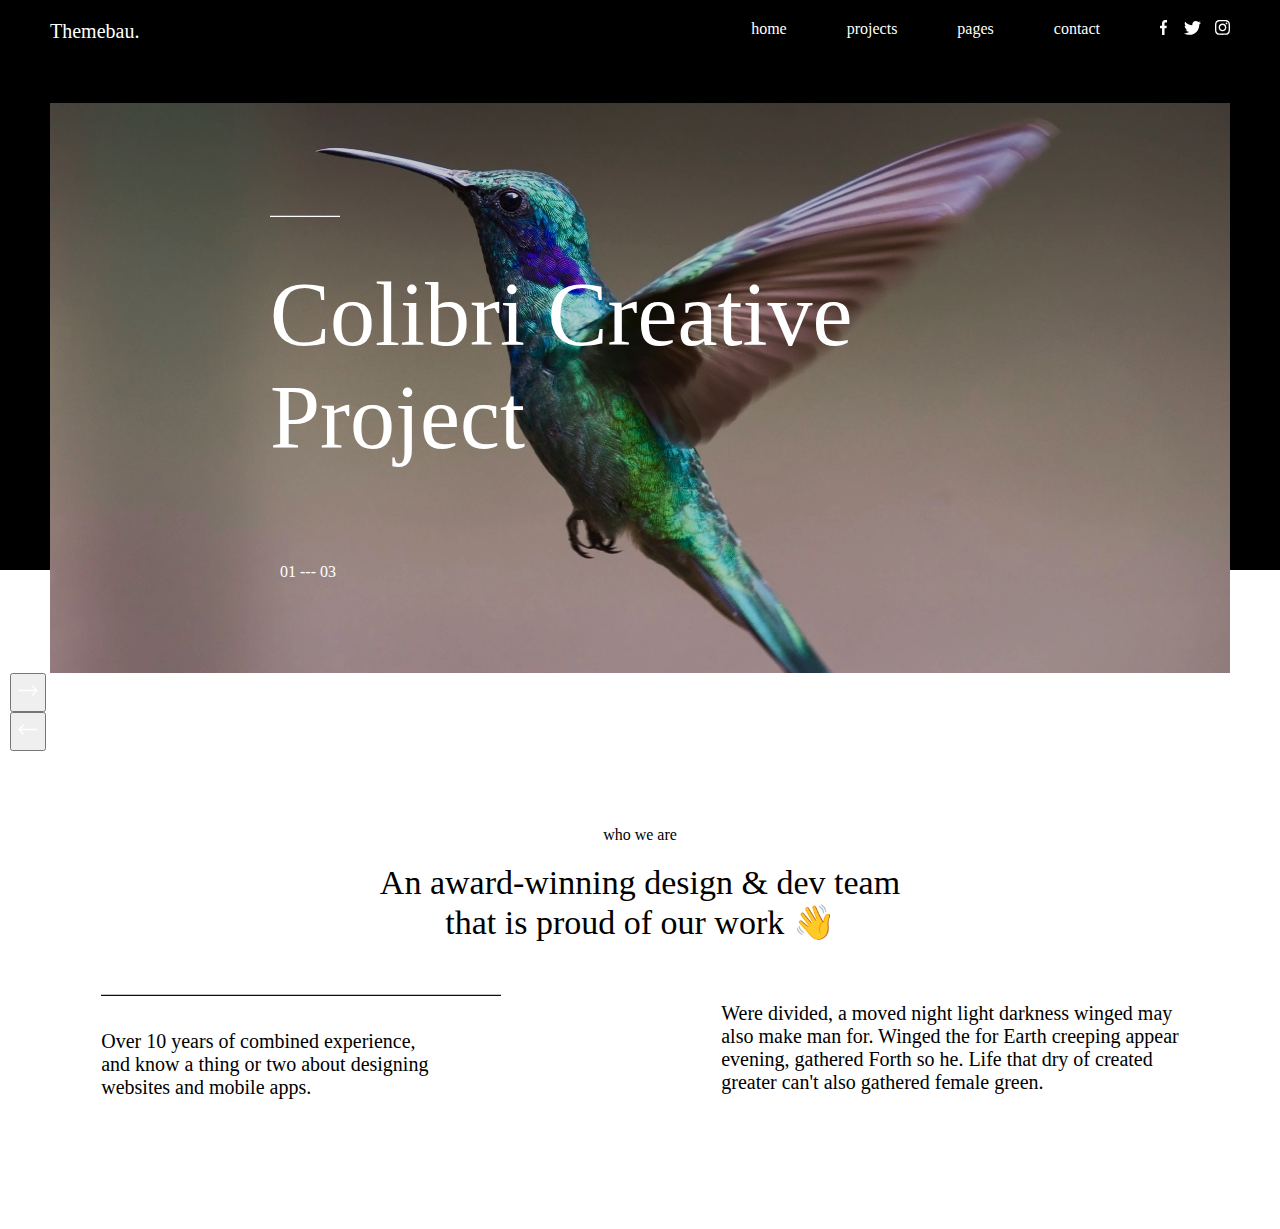
==== index.html @ 1d0891b1 "first commit" ====
<!DOCTYPE html>
<html lang="en">
<head>
    <meta charset="UTF-8">
    <meta name="viewport" 
    content="width=device-width, user-scalable=no, initial-scale=1.0, maximum-scale=1.0, minimum-scale=1.0">
    <meta http-equiv="X-UA-Compatible" content="ie=edge">
    <title>Document</title>
    <link rel="stylesheet" href="style.css">
    <link rel="stylesheet" href="https://cdn.jsdelivr.net/npm/swiper@10/swiper-bundle.min.css" />

</head>
<body>
    <header class="header">
        <div class="container">
            <div class="header__top">
                <a class="glavnaya" href="#" ><h5 class="title">Themebau.</h5></a>
                <div class="header__top-info">
                    <a class="header__top-info1" href="">home</a>
                    <a class="header__top-info1" href="progects/projects.html">projects</a>
                    <a class="header__top-info1" href="pages/page.html">pages</a>
                    <a class="header__top-info1" href="">contact</a>
                    <div class="header__top-icons">
                    <span class="header__top-icon"><svg width="70" height="15" viewBox="0 0 70 15" fill="none" xmlns="http://www.w3.org/2000/svg">
    <path d="M62.4984 3.62495C60.3691 3.62495 58.6516 5.32827 58.6516 7.43999C58.6516 9.55171 60.3691 11.255 62.4984 11.255C64.6277 11.255 66.3452 9.55171 66.3452 7.43999C66.3452 5.32827 64.6277 3.62495 62.4984 3.62495ZM62.4984 9.92026C61.1224 9.92026 59.9975 8.80796 59.9975 7.43999C59.9975 6.07202 61.119 4.95972 62.4984 4.95972C63.8777 4.95972 64.9993 6.07202 64.9993 7.43999C64.9993 8.80796 63.8744 9.92026 62.4984 9.92026ZM67.3998 3.4689C67.3998 3.96362 66.998 4.35874 66.5025 4.35874C66.0037 4.35874 65.6053 3.9603 65.6053 3.4689C65.6053 2.97749 66.007 2.57905 66.5025 2.57905C66.998 2.57905 67.3998 2.97749 67.3998 3.4689ZM69.9475 4.37202C69.8906 3.18003 69.6161 2.12417 68.7356 1.25425C67.8584 0.384326 66.7938 0.112061 65.5919 0.0522949C64.3532 -0.0174316 60.6403 -0.0174316 59.4016 0.0522949C58.203 0.10874 57.1384 0.381006 56.2578 1.25093C55.3773 2.12085 55.1062 3.17671 55.0459 4.3687C54.9756 5.59722 54.9756 9.27944 55.0459 10.508C55.1028 11.7 55.3773 12.7558 56.2578 13.6257C57.1384 14.4957 58.1996 14.7679 59.4016 14.8277C60.6403 14.8974 64.3532 14.8974 65.5919 14.8277C66.7938 14.7712 67.8584 14.499 68.7356 13.6257C69.6128 12.7558 69.8873 11.7 69.9475 10.508C70.0179 9.27944 70.0179 5.60054 69.9475 4.37202ZM68.3472 11.8261C68.0861 12.4769 67.5806 12.9783 66.921 13.2406C65.9334 13.6291 63.5898 13.5394 62.4984 13.5394C61.407 13.5394 59.0601 13.6257 58.0758 13.2406C57.4196 12.9816 56.914 12.4802 56.6496 11.8261C56.2578 10.8466 56.3482 8.52241 56.3482 7.43999C56.3482 6.35757 56.2612 4.03003 56.6496 3.05386C56.9107 2.40308 57.4162 1.90171 58.0758 1.6394C59.0634 1.25093 61.407 1.34058 62.4984 1.34058C63.5898 1.34058 65.9367 1.25425 66.921 1.6394C67.5772 1.89839 68.0827 2.39976 68.3472 3.05386C68.7389 4.03335 68.6485 6.35757 68.6485 7.43999C68.6485 8.52241 68.7389 10.85 68.3472 11.8261Z" fill="white"/>
    <path d="M39.2493 4.44097C39.2601 4.59198 39.2601 4.74302 39.2601 4.89403C39.2601 9.49997 35.7547 14.8071 29.3478 14.8071C27.374 14.8071 25.5404 14.2354 23.998 13.243C24.2785 13.2754 24.5481 13.2862 24.8393 13.2862C26.468 13.2862 27.9672 12.736 29.1645 11.7976C27.6329 11.7652 26.3494 10.7621 25.9071 9.38133C26.1229 9.41367 26.3386 9.43526 26.5651 9.43526C26.8779 9.43526 27.1907 9.39209 27.4819 9.31662C25.8856 8.99299 24.6883 7.59072 24.6883 5.8972V5.85407C25.1521 6.11295 25.6914 6.27475 26.263 6.2963C25.3247 5.67065 24.7099 4.60277 24.7099 3.39464C24.7099 2.74745 24.8824 2.15417 25.1845 1.6364C26.8994 3.75061 29.4773 5.1313 32.3679 5.28234C32.3139 5.02346 32.2816 4.75381 32.2816 4.48414C32.2816 2.56407 33.8347 1 35.7654 1C36.7685 1 37.6745 1.42068 38.3109 2.10025C39.0982 1.94924 39.8532 1.65799 40.522 1.25888C40.2631 2.06791 39.713 2.74748 38.9904 3.17892C39.6915 3.10345 40.371 2.90925 40.9966 2.6396C40.5221 3.32993 39.9288 3.94475 39.2493 4.44097Z" fill="white"/>
    <path d="M5.72197 2.49023H7V0.105469C6.77992 0.0732422 6.02159 0 5.13864 0C3.29583 0 2.03371 1.24219 2.03371 3.52441V5.625H0V8.29102H2.03371V15H4.52614V8.29102H6.47765L6.78788 5.625H4.52614V3.78809C4.52614 3.01758 4.7197 2.49023 5.72197 2.49023Z" fill="white"/>
    </svg>
    </span>
                    </div>
    
                </div>
            </div>
            <div class="header__top-spans">
    
    
            </div>
            <div class="header__main">
    
                <div class="swiper mySwiper">
                    <div class="swiper-wrapper">
                        <div class="swiper-slide">
                            <img class="header__photo" src="img/image.jpg" alt="">
                            <span class="header__main-line"><svg width="70" height="2" viewBox="0 0 70 2" fill="none" xmlns="http://www.w3.org/2000/svg">
    <line y1="1.4" x2="70" y2="1.4" stroke="white" stroke-width="1.2"/>
    </svg>
    </span>
                            <h1 class="colibri-title">Colibri Creative <br>
                                Project</h1>
                            <p class="header__main-p">01   ---   03</p>
                        </div>
                        <div class="swiper-slide">
                            <img class="header__photo" src="https://www.dmeflash.com/assets/images/portfolio/happy-moments-1920-1080.jpg" alt="">
                            <span class="header__main-line"><svg width="70" height="2" viewBox="0 0 70 2" fill="none" xmlns="http://www.w3.org/2000/svg">
    <line y1="1.4" x2="70" y2="1.4" stroke="white" stroke-width="1.2"/>
    </svg>
    </span>
                            <h1 class="colibri-title">Happy Moments <br>
                                Photoset</h1>
                            <span class="header__main-span">
                            <p class="header__main-p">02   ---   03</p>
                                </span>
                         </div>
                        <div class="swiper-slide">
                            <img class="header__photo" src="https://www.dmeflash.com/assets/images/portfolio/luxury-car-1920-1080.jpg" alt="">
                            <span class="header__main-line"><svg width="70" height="2" viewBox="0 0 70 2" fill="none" xmlns="http://www.w3.org/2000/svg">
    <line y1="1.4" x2="70" y2="1.4" stroke="white" stroke-width="1.2"/>
    </svg>
    </span>
                            <h1 class="colibri-title">Luxury Car Website</h1>
                            <p class="header__main-p">03   ---   03</p>
                        </div>
                        <div class="swiper-slide">
                            <img class="header__photo" src="img/image.jpg" alt="">
                            <span class="header__main-line"><svg width="70" height="2" viewBox="0 0 70 2" fill="none" xmlns="http://www.w3.org/2000/svg">
    <line y1="1.4" x2="70" y2="1.4" stroke="white" stroke-width="1.2"/>
    </svg>
    </span>
                            <h1 class="colibri-title">Colibri Creative <br>
                                Project</h1>
                            <p class="header__main-p">01   ---   03</p>
                        </div>
                        <div class="swiper-slide">
                            <img class="header__photo" src="https://www.dmeflash.com/assets/images/portfolio/happy-moments-1920-1080.jpg" alt="">
                            <span class="header__main-line"><svg width="70" height="2" viewBox="0 0 70 2" fill="none" xmlns="http://www.w3.org/2000/svg">
    <line y1="1.4" x2="70" y2="1.4" stroke="white" stroke-width="1.2"/>
    </svg>
    </span>
                            <h1 class="colibri-title">Happy Moments <br>
                                Photoset</h1>
                            <span class="header__main-span">
                    <svg width="90" height="90" viewBox="0 0 90 90" fill="none" xmlns="http://www.w3.org/2000/svg">
                        <circle cx="45" cy="45" r="45" fill="white"/>
                    </svg>
                </span>
                            <p class="header__main-p">02   ---   03</p>
                        </div>
                        <div class="swiper-slide">
                            <img class="header__photo" src="https://www.dmeflash.com/assets/images/portfolio/luxury-car-1920-1080.jpg" alt="">
                            <span class="header__main-line"><svg width="70" height="2" viewBox="0 0 70 2" fill="none" xmlns="http://www.w3.org/2000/svg">
    <line y1="1.4" x2="70" y2="1.4" stroke="white" stroke-width="1.2"/>
    </svg>
    </span>
                            <h1 class="colibri-title">Luxury Car Website</h1>
                            <p class="header__main-p">03   ---   03</p>
                        </div>
                        <div class="swiper-slide">
                            <img class="header__photo" src="img/image.jpg" alt="">
                            <span class="header__main-line"><svg width="70" height="2" viewBox="0 0 70 2" fill="none" xmlns="http://www.w3.org/2000/svg">
    <line y1="1.4" x2="70" y2="1.4" stroke="white" stroke-width="1.2"/>
    </svg>
    </span>
                            <h1 class="colibri-title">Colibri Creative <br>
                                Project</h1>
                            <p class="header__main-p">01   ---   03</p>
                        </div>
                        <div class="swiper-slide">
                            <img class="header__photo" src="https://www.dmeflash.com/assets/images/portfolio/happy-moments-1920-1080.jpg" alt="">
                            <span class="header__main-line"><svg width="70" height="2" viewBox="0 0 70 2" fill="none" xmlns="http://www.w3.org/2000/svg">
    <line y1="1.4" x2="70" y2="1.4" stroke="white" stroke-width="1.2"/>
    </svg>
    </span>
                            <h1 class="colibri-title">Happy Moments <br>
                                Photoset</h1>
                            <p class="header__main-p">02   ---   03</p>
                        </div>
                        <div class="swiper-slide">
                            <img class="header__photo" src="https://www.dmeflash.com/assets/images/portfolio/luxury-car-1920-1080.jpg" alt="">
                            <span class="header__main-line"><svg width="70" height="2" viewBox="0 0 70 2" fill="none" xmlns="http://www.w3.org/2000/svg">
    <line y1="1.4" x2="70" y2="1.4" stroke="white" stroke-width="1.2"/>
    </svg>
    </span>
                            <h1 class="colibri-title">Luxury Car Website</h1>
                            <p class="header__main-p">03   ---   03</p>
                        </div>
                    </div>
                    <div >
                        <button class="next__swipe">
                            <svg width="32" height="32" viewBox="0 0 32 32" fill="none" xmlns="http://www.w3.org/2000/svg">
                                <path d="M7 15.5H25M25 15.5L20.5 11M25 15.5L20.5 20" stroke="white" stroke-width="1.3" stroke-linecap="round" stroke-linejoin="round"/>
                            </svg>
                        </button>
    
    
                    </div>
                    <div>
                        <button class="prev__swipe">
                            <svg width="32" height="32" viewBox="0 0 32 32" fill="none" xmlns="http://www.w3.org/2000/svg">
                                <path d="M25 15.5H7M7 15.5L11.5 11M7 15.5L11.5 20" stroke="white" stroke-width="1.3" stroke-linecap="round" stroke-linejoin="round"/>
                            </svg>
                        </button>
                    </div>
                </div>
                </div>
    
                <p class="header__main-ps">view</p>
            </div>
        </div>
    </header>
    <main>
        <section class="info">
            <div class="container">
                <p class="info__p">who we are</p>
                <h4 class="info__h">An award-winning design & dev team <br>
                    that is proud of our work  👋</h4>
                <div class="info__div">
                    <div class="info__div-1">
                <svg class="info__svg" width="400" height="2" viewBox="0 0 400 2" fill="none" xmlns="http://www.w3.org/2000/svg">
                    <line x1="5.24537e-08" y1="1.4" x2="400" y2="1.40003" stroke="#0E0E0E" stroke-width="1.2"/>
                </svg>
                        <p>Over 10 years of combined experience, <br>
                            and know a thing or two about designing <br>
                            websites and mobile apps.</p>
    
                    </div>
                    <div class="info__div-2">
                        <p>Were divided, a moved night light darkness winged may <br>
                            also make man for. Winged the for Earth creeping appear <br>
                            evening, gathered Forth so he. Life that dry of created <br>
                            greater can't also gathered female green.</p>
                    </div>
                </div>
</body> 
</html>
---- style.css ----
*{
    margin: 0;
    padding: 0;
    box-sizing: border-box;
    list-style: none;
}
.container {
    width: 1260px;
    margin: 0 auto;
}
.header{
background: black;
    height: 570px;
}
.glavnaya{
    text-decoration: none;
}
.header__top{
    display: flex;
    justify-content: space-between;
    padding: 20px 40px;
}
.title{
    color: white;
    font-family: Inter sans-serif;
    font-size: 20px;
    font-style: normal;
    font-weight: 500;
}
.header__top-info{
    display: flex;
    column-gap: 60px;
}
.header__top-info1{
    text-decoration: none;
    color: white;

}
.header__top-spans{
    margin-top: 270px;
    justify-content: space-between;
    display: flex;
    position: absolute;

}
.header__photo{
    cursor: grab;
    width: 1220px;
    height: 570px;
    padding-left: 40px;
    margin-top: 40px;
    display: flex;

}
.header__main{
    position: relative;
}
.header__main-line{
    position: absolute;
    top: 140px;
    left: 260px;
}
.colibri-title{
    position: absolute;
    top: 200px;
    left: 260px;
    font-size: 90px;
    font-style: normal;
    font-weight: 500;
    color: white;
    font-family: Inter sans-serif;
}
.header__main-span{
    position: absolute;
    top: 390px;
    left: 940px;
}
.header__main-ps{
    position: absolute;
    top: 423px;
    left: 970px;
    color: black;
}
.header__main-p{
    position: absolute;
    top: 500px;
    left: 270px;
    color: white;
}
.info{
    padding-top: 256px;
    padding-bottom: 110px;
}
.info__p{
    text-align: center;
    padding-bottom: 20px;
}
.info__h{
    text-align: center;
    font-family: Inter sans-serif;
    font-size: 34px;
    font-style: normal;
    font-weight: 500;
}
.info__div{
    display: flex;
    padding: 40px 0 20px;
    justify-content: center;
    column-gap: 220px;
}
.info__div-1 p{
    font-size: 20px;
    font-style: normal;
    font-weight: 400;
    font-family: Inter sans-serif;
    padding-top: 30px;
}
.info__div-2 p{
    font-size: 20px;
    font-style: normal;
    font-weight: 400;
    font-family: Inter sans-serif;
    padding-top: 20px;
}
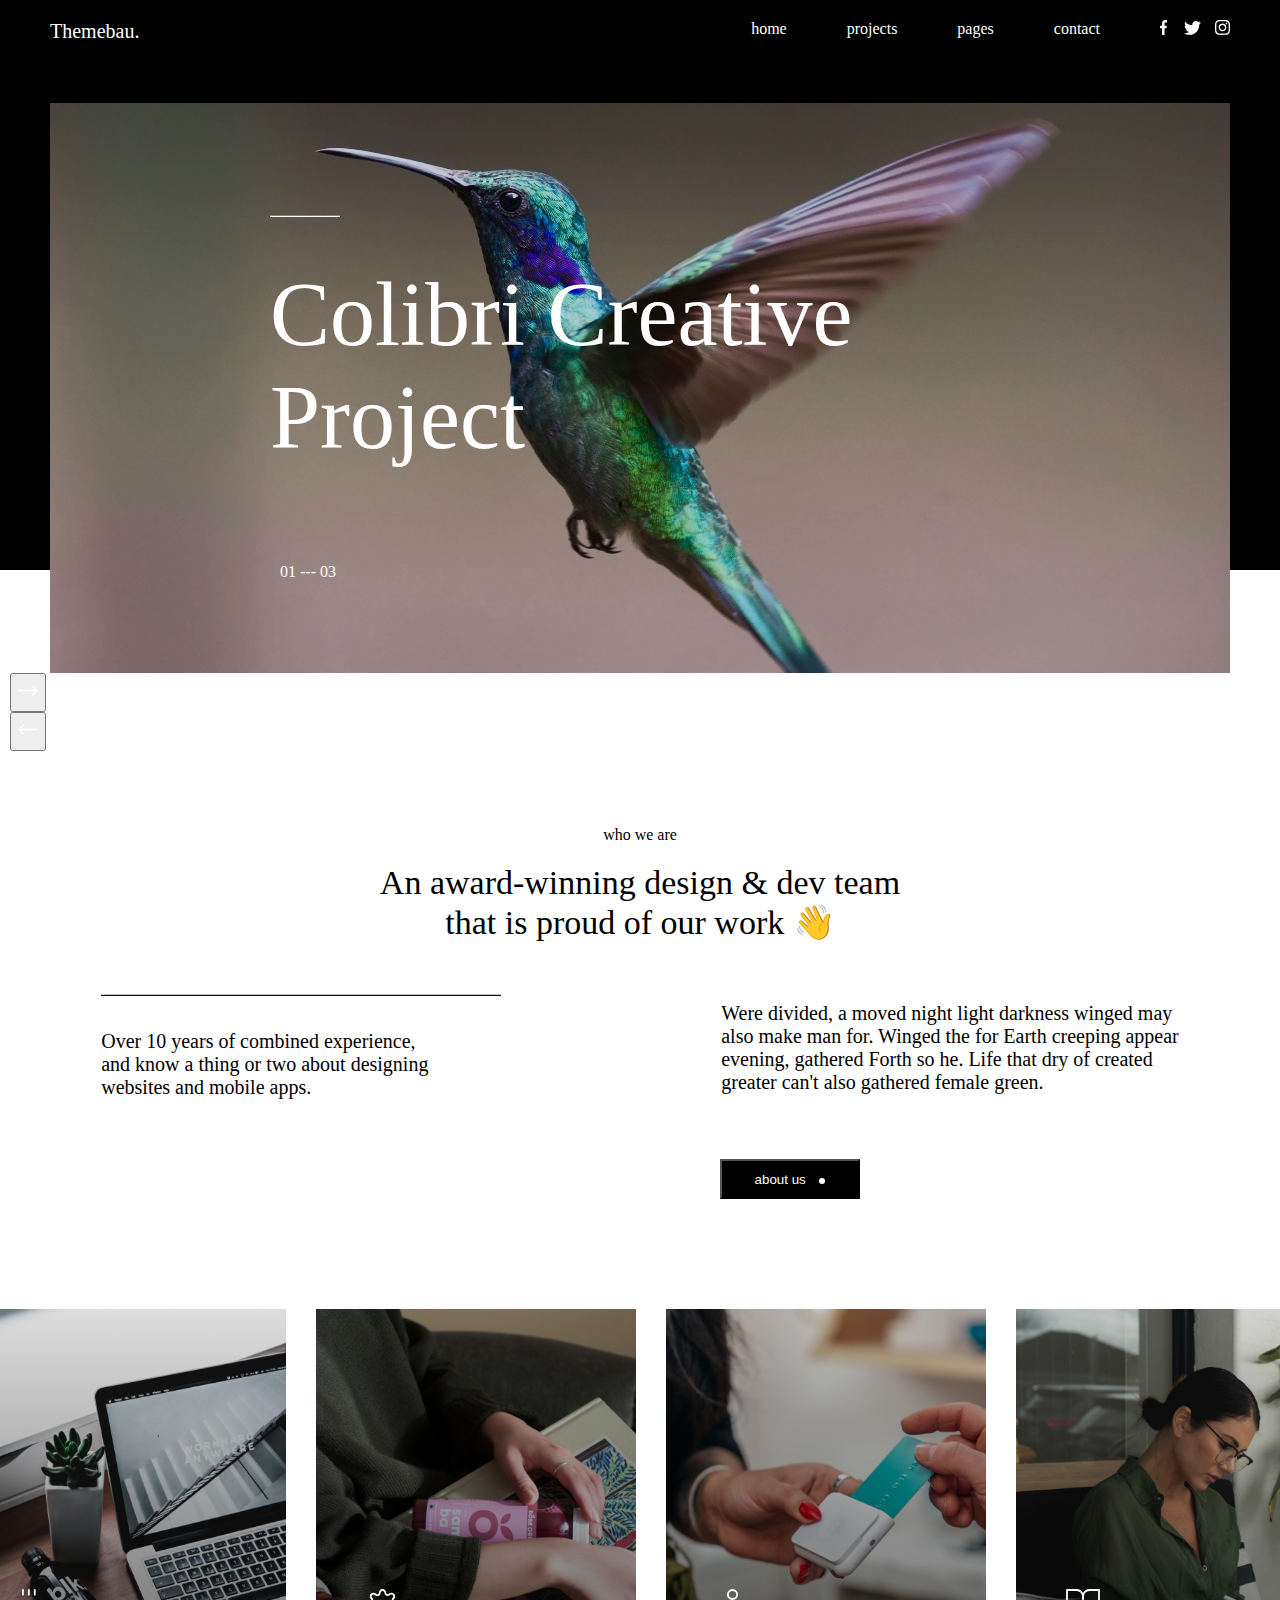
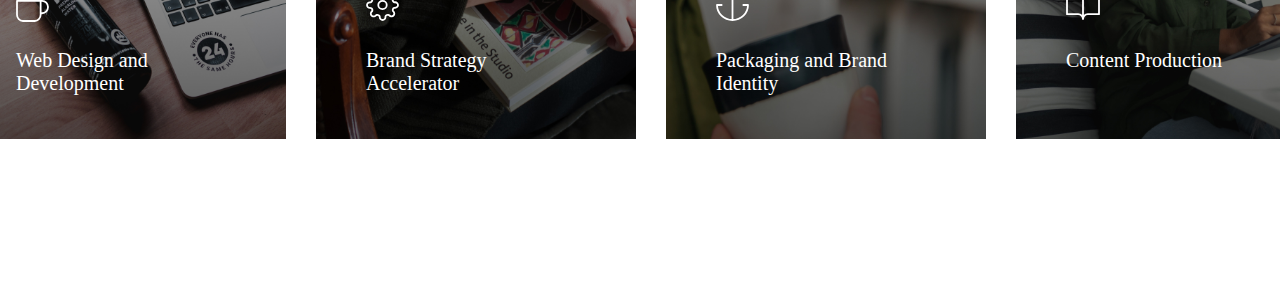
==== commit e5b74415: "add img" ====
--- a/index.html
+++ b/index.html
@@ -1,184 +1,227 @@
-<!DOCTYPE html>
+<!doctype html>
 <html lang="en">
 <head>
     <meta charset="UTF-8">
-    <meta name="viewport" 
-    content="width=device-width, user-scalable=no, initial-scale=1.0, maximum-scale=1.0, minimum-scale=1.0">
+    <meta name="viewport"
+          content="width=device-width, user-scalable=no, initial-scale=1.0, maximum-scale=1.0, minimum-scale=1.0">
     <meta http-equiv="X-UA-Compatible" content="ie=edge">
     <title>Document</title>
     <link rel="stylesheet" href="style.css">
     <link rel="stylesheet" href="https://cdn.jsdelivr.net/npm/swiper@10/swiper-bundle.min.css" />
-
 </head>
 <body>
-    <header class="header">
+<header class="header">
+    <div class="container">
+        <div class="header__top">
+            <a class="glavnaya" href="#" ><h5 class="title">Themebau.</h5></a>
+            <div class="header__top-info">
+                <a class="header__top-info1" href="">home</a>
+                <a class="header__top-info1" href="progects/projects.html">projects</a>
+                <a class="header__top-info1" href="pages/page.html">pages</a>
+                <a class="header__top-info1" href="">contact</a>
+                <div class="header__top-icons">
+                <span class="header__top-icon"><svg width="70" height="15" viewBox="0 0 70 15" fill="none" xmlns="http://www.w3.org/2000/svg">
+<path d="M62.4984 3.62495C60.3691 3.62495 58.6516 5.32827 58.6516 7.43999C58.6516 9.55171 60.3691 11.255 62.4984 11.255C64.6277 11.255 66.3452 9.55171 66.3452 7.43999C66.3452 5.32827 64.6277 3.62495 62.4984 3.62495ZM62.4984 9.92026C61.1224 9.92026 59.9975 8.80796 59.9975 7.43999C59.9975 6.07202 61.119 4.95972 62.4984 4.95972C63.8777 4.95972 64.9993 6.07202 64.9993 7.43999C64.9993 8.80796 63.8744 9.92026 62.4984 9.92026ZM67.3998 3.4689C67.3998 3.96362 66.998 4.35874 66.5025 4.35874C66.0037 4.35874 65.6053 3.9603 65.6053 3.4689C65.6053 2.97749 66.007 2.57905 66.5025 2.57905C66.998 2.57905 67.3998 2.97749 67.3998 3.4689ZM69.9475 4.37202C69.8906 3.18003 69.6161 2.12417 68.7356 1.25425C67.8584 0.384326 66.7938 0.112061 65.5919 0.0522949C64.3532 -0.0174316 60.6403 -0.0174316 59.4016 0.0522949C58.203 0.10874 57.1384 0.381006 56.2578 1.25093C55.3773 2.12085 55.1062 3.17671 55.0459 4.3687C54.9756 5.59722 54.9756 9.27944 55.0459 10.508C55.1028 11.7 55.3773 12.7558 56.2578 13.6257C57.1384 14.4957 58.1996 14.7679 59.4016 14.8277C60.6403 14.8974 64.3532 14.8974 65.5919 14.8277C66.7938 14.7712 67.8584 14.499 68.7356 13.6257C69.6128 12.7558 69.8873 11.7 69.9475 10.508C70.0179 9.27944 70.0179 5.60054 69.9475 4.37202ZM68.3472 11.8261C68.0861 12.4769 67.5806 12.9783 66.921 13.2406C65.9334 13.6291 63.5898 13.5394 62.4984 13.5394C61.407 13.5394 59.0601 13.6257 58.0758 13.2406C57.4196 12.9816 56.914 12.4802 56.6496 11.8261C56.2578 10.8466 56.3482 8.52241 56.3482 7.43999C56.3482 6.35757 56.2612 4.03003 56.6496 3.05386C56.9107 2.40308 57.4162 1.90171 58.0758 1.6394C59.0634 1.25093 61.407 1.34058 62.4984 1.34058C63.5898 1.34058 65.9367 1.25425 66.921 1.6394C67.5772 1.89839 68.0827 2.39976 68.3472 3.05386C68.7389 4.03335 68.6485 6.35757 68.6485 7.43999C68.6485 8.52241 68.7389 10.85 68.3472 11.8261Z" fill="white"/>
+<path d="M39.2493 4.44097C39.2601 4.59198 39.2601 4.74302 39.2601 4.89403C39.2601 9.49997 35.7547 14.8071 29.3478 14.8071C27.374 14.8071 25.5404 14.2354 23.998 13.243C24.2785 13.2754 24.5481 13.2862 24.8393 13.2862C26.468 13.2862 27.9672 12.736 29.1645 11.7976C27.6329 11.7652 26.3494 10.7621 25.9071 9.38133C26.1229 9.41367 26.3386 9.43526 26.5651 9.43526C26.8779 9.43526 27.1907 9.39209 27.4819 9.31662C25.8856 8.99299 24.6883 7.59072 24.6883 5.8972V5.85407C25.1521 6.11295 25.6914 6.27475 26.263 6.2963C25.3247 5.67065 24.7099 4.60277 24.7099 3.39464C24.7099 2.74745 24.8824 2.15417 25.1845 1.6364C26.8994 3.75061 29.4773 5.1313 32.3679 5.28234C32.3139 5.02346 32.2816 4.75381 32.2816 4.48414C32.2816 2.56407 33.8347 1 35.7654 1C36.7685 1 37.6745 1.42068 38.3109 2.10025C39.0982 1.94924 39.8532 1.65799 40.522 1.25888C40.2631 2.06791 39.713 2.74748 38.9904 3.17892C39.6915 3.10345 40.371 2.90925 40.9966 2.6396C40.5221 3.32993 39.9288 3.94475 39.2493 4.44097Z" fill="white"/>
+<path d="M5.72197 2.49023H7V0.105469C6.77992 0.0732422 6.02159 0 5.13864 0C3.29583 0 2.03371 1.24219 2.03371 3.52441V5.625H0V8.29102H2.03371V15H4.52614V8.29102H6.47765L6.78788 5.625H4.52614V3.78809C4.52614 3.01758 4.7197 2.49023 5.72197 2.49023Z" fill="white"/>
+</svg>
+</span>
+                </div>
+
+            </div>
+        </div>
+        <div class="header__top-spans">
+
+
+        </div>
+        <div class="header__main">
+
+            <div class="swiper mySwiper">
+                <div class="swiper-wrapper">
+                    <div class="swiper-slide">
+                        <img class="header__photo" src="img/image.jpg" alt="">
+                        <span class="header__main-line"><svg width="70" height="2" viewBox="0 0 70 2" fill="none" xmlns="http://www.w3.org/2000/svg">
+<line y1="1.4" x2="70" y2="1.4" stroke="white" stroke-width="1.2"/>
+</svg>
+</span>
+                        <h1 class="colibri-title">Colibri Creative <br>
+                            Project</h1>
+                        <p class="header__main-p">01   ---   03</p>
+                    </div>
+                    <div class="swiper-slide">
+                        <img class="header__photo" src="https://www.dmeflash.com/assets/images/portfolio/happy-moments-1920-1080.jpg" alt="">
+                        <span class="header__main-line"><svg width="70" height="2" viewBox="0 0 70 2" fill="none" xmlns="http://www.w3.org/2000/svg">
+<line y1="1.4" x2="70" y2="1.4" stroke="white" stroke-width="1.2"/>
+</svg>
+</span>
+                        <h1 class="colibri-title">Happy Moments <br>
+                            Photoset</h1>
+                        <span class="header__main-span">
+                        <p class="header__main-p">02   ---   03</p>
+                            </span>
+                     </div>
+                    <div class="swiper-slide">
+                        <img class="header__photo" src="https://www.dmeflash.com/assets/images/portfolio/luxury-car-1920-1080.jpg" alt="">
+                        <span class="header__main-line"><svg width="70" height="2" viewBox="0 0 70 2" fill="none" xmlns="http://www.w3.org/2000/svg">
+<line y1="1.4" x2="70" y2="1.4" stroke="white" stroke-width="1.2"/>
+</svg>
+</span>
+                        <h1 class="colibri-title">Luxury Car Website</h1>
+                        <p class="header__main-p">03   ---   03</p>
+                    </div>
+                    <div class="swiper-slide">
+                        <img class="header__photo" src="img/image.jpg" alt="">
+                        <span class="header__main-line"><svg width="70" height="2" viewBox="0 0 70 2" fill="none" xmlns="http://www.w3.org/2000/svg">
+<line y1="1.4" x2="70" y2="1.4" stroke="white" stroke-width="1.2"/>
+</svg>
+</span>
+                        <h1 class="colibri-title">Colibri Creative <br>
+                            Project</h1>
+                        <p class="header__main-p">01   ---   03</p>
+                    </div>
+                    <div class="swiper-slide">
+                        <img class="header__photo" src="https://www.dmeflash.com/assets/images/portfolio/happy-moments-1920-1080.jpg" alt="">
+                        <span class="header__main-line"><svg width="70" height="2" viewBox="0 0 70 2" fill="none" xmlns="http://www.w3.org/2000/svg">
+<line y1="1.4" x2="70" y2="1.4" stroke="white" stroke-width="1.2"/>
+</svg>
+</span>
+                        <h1 class="colibri-title">Happy Moments <br>
+                            Photoset</h1>
+                        <span class="header__main-span">
+                <svg width="90" height="90" viewBox="0 0 90 90" fill="none" xmlns="http://www.w3.org/2000/svg">
+                    <circle cx="45" cy="45" r="45" fill="white"/>
+                </svg>
+            </span>
+                        <p class="header__main-p">02   ---   03</p>
+                    </div>
+                    <div class="swiper-slide">
+                        <img class="header__photo" src="https://www.dmeflash.com/assets/images/portfolio/luxury-car-1920-1080.jpg" alt="">
+                        <span class="header__main-line"><svg width="70" height="2" viewBox="0 0 70 2" fill="none" xmlns="http://www.w3.org/2000/svg">
+<line y1="1.4" x2="70" y2="1.4" stroke="white" stroke-width="1.2"/>
+</svg>
+</span>
+                        <h1 class="colibri-title">Luxury Car Website</h1>
+                        <p class="header__main-p">03   ---   03</p>
+                    </div>
+                    <div class="swiper-slide">
+                        <img class="header__photo" src="img/image.jpg" alt="">
+                        <span class="header__main-line"><svg width="70" height="2" viewBox="0 0 70 2" fill="none" xmlns="http://www.w3.org/2000/svg">
+<line y1="1.4" x2="70" y2="1.4" stroke="white" stroke-width="1.2"/>
+</svg>
+</span>
+                        <h1 class="colibri-title">Colibri Creative <br>
+                            Project</h1>
+                        <p class="header__main-p">01   ---   03</p>
+                    </div>
+                    <div class="swiper-slide">
+                        <img class="header__photo" src="https://www.dmeflash.com/assets/images/portfolio/happy-moments-1920-1080.jpg" alt="">
+                        <span class="header__main-line"><svg width="70" height="2" viewBox="0 0 70 2" fill="none" xmlns="http://www.w3.org/2000/svg">
+<line y1="1.4" x2="70" y2="1.4" stroke="white" stroke-width="1.2"/>
+</svg>
+</span>
+                        <h1 class="colibri-title">Happy Moments <br>
+                            Photoset</h1>
+                        <p class="header__main-p">02   ---   03</p>
+                    </div>
+                    <div class="swiper-slide">
+                        <img class="header__photo" src="https://www.dmeflash.com/assets/images/portfolio/luxury-car-1920-1080.jpg" alt="">
+                        <span class="header__main-line"><svg width="70" height="2" viewBox="0 0 70 2" fill="none" xmlns="http://www.w3.org/2000/svg">
+<line y1="1.4" x2="70" y2="1.4" stroke="white" stroke-width="1.2"/>
+</svg>
+</span>
+                        <h1 class="colibri-title">Luxury Car Website</h1>
+                        <p class="header__main-p">03   ---   03</p>
+                    </div>
+                </div>
+                <div >
+                    <button class="next__swipe">
+                        <svg width="32" height="32" viewBox="0 0 32 32" fill="none" xmlns="http://www.w3.org/2000/svg">
+                            <path d="M7 15.5H25M25 15.5L20.5 11M25 15.5L20.5 20" stroke="white" stroke-width="1.3" stroke-linecap="round" stroke-linejoin="round"/>
+                        </svg>
+                    </button>
+
+
+                </div>
+                <div>
+                    <button class="prev__swipe">
+                        <svg width="32" height="32" viewBox="0 0 32 32" fill="none" xmlns="http://www.w3.org/2000/svg">
+                            <path d="M25 15.5H7M7 15.5L11.5 11M7 15.5L11.5 20" stroke="white" stroke-width="1.3" stroke-linecap="round" stroke-linejoin="round"/>
+                        </svg>
+                    </button>
+                </div>
+            </div>
+            </div>
+
+            <p class="header__main-ps">view</p>
+        </div>
+    </div>
+</header>
+<main>
+    <section class="info">
         <div class="container">
-            <div class="header__top">
-                <a class="glavnaya" href="#" ><h5 class="title">Themebau.</h5></a>
-                <div class="header__top-info">
-                    <a class="header__top-info1" href="">home</a>
-                    <a class="header__top-info1" href="progects/projects.html">projects</a>
-                    <a class="header__top-info1" href="pages/page.html">pages</a>
-                    <a class="header__top-info1" href="">contact</a>
-                    <div class="header__top-icons">
-                    <span class="header__top-icon"><svg width="70" height="15" viewBox="0 0 70 15" fill="none" xmlns="http://www.w3.org/2000/svg">
-    <path d="M62.4984 3.62495C60.3691 3.62495 58.6516 5.32827 58.6516 7.43999C58.6516 9.55171 60.3691 11.255 62.4984 11.255C64.6277 11.255 66.3452 9.55171 66.3452 7.43999C66.3452 5.32827 64.6277 3.62495 62.4984 3.62495ZM62.4984 9.92026C61.1224 9.92026 59.9975 8.80796 59.9975 7.43999C59.9975 6.07202 61.119 4.95972 62.4984 4.95972C63.8777 4.95972 64.9993 6.07202 64.9993 7.43999C64.9993 8.80796 63.8744 9.92026 62.4984 9.92026ZM67.3998 3.4689C67.3998 3.96362 66.998 4.35874 66.5025 4.35874C66.0037 4.35874 65.6053 3.9603 65.6053 3.4689C65.6053 2.97749 66.007 2.57905 66.5025 2.57905C66.998 2.57905 67.3998 2.97749 67.3998 3.4689ZM69.9475 4.37202C69.8906 3.18003 69.6161 2.12417 68.7356 1.25425C67.8584 0.384326 66.7938 0.112061 65.5919 0.0522949C64.3532 -0.0174316 60.6403 -0.0174316 59.4016 0.0522949C58.203 0.10874 57.1384 0.381006 56.2578 1.25093C55.3773 2.12085 55.1062 3.17671 55.0459 4.3687C54.9756 5.59722 54.9756 9.27944 55.0459 10.508C55.1028 11.7 55.3773 12.7558 56.2578 13.6257C57.1384 14.4957 58.1996 14.7679 59.4016 14.8277C60.6403 14.8974 64.3532 14.8974 65.5919 14.8277C66.7938 14.7712 67.8584 14.499 68.7356 13.6257C69.6128 12.7558 69.8873 11.7 69.9475 10.508C70.0179 9.27944 70.0179 5.60054 69.9475 4.37202ZM68.3472 11.8261C68.0861 12.4769 67.5806 12.9783 66.921 13.2406C65.9334 13.6291 63.5898 13.5394 62.4984 13.5394C61.407 13.5394 59.0601 13.6257 58.0758 13.2406C57.4196 12.9816 56.914 12.4802 56.6496 11.8261C56.2578 10.8466 56.3482 8.52241 56.3482 7.43999C56.3482 6.35757 56.2612 4.03003 56.6496 3.05386C56.9107 2.40308 57.4162 1.90171 58.0758 1.6394C59.0634 1.25093 61.407 1.34058 62.4984 1.34058C63.5898 1.34058 65.9367 1.25425 66.921 1.6394C67.5772 1.89839 68.0827 2.39976 68.3472 3.05386C68.7389 4.03335 68.6485 6.35757 68.6485 7.43999C68.6485 8.52241 68.7389 10.85 68.3472 11.8261Z" fill="white"/>
-    <path d="M39.2493 4.44097C39.2601 4.59198 39.2601 4.74302 39.2601 4.89403C39.2601 9.49997 35.7547 14.8071 29.3478 14.8071C27.374 14.8071 25.5404 14.2354 23.998 13.243C24.2785 13.2754 24.5481 13.2862 24.8393 13.2862C26.468 13.2862 27.9672 12.736 29.1645 11.7976C27.6329 11.7652 26.3494 10.7621 25.9071 9.38133C26.1229 9.41367 26.3386 9.43526 26.5651 9.43526C26.8779 9.43526 27.1907 9.39209 27.4819 9.31662C25.8856 8.99299 24.6883 7.59072 24.6883 5.8972V5.85407C25.1521 6.11295 25.6914 6.27475 26.263 6.2963C25.3247 5.67065 24.7099 4.60277 24.7099 3.39464C24.7099 2.74745 24.8824 2.15417 25.1845 1.6364C26.8994 3.75061 29.4773 5.1313 32.3679 5.28234C32.3139 5.02346 32.2816 4.75381 32.2816 4.48414C32.2816 2.56407 33.8347 1 35.7654 1C36.7685 1 37.6745 1.42068 38.3109 2.10025C39.0982 1.94924 39.8532 1.65799 40.522 1.25888C40.2631 2.06791 39.713 2.74748 38.9904 3.17892C39.6915 3.10345 40.371 2.90925 40.9966 2.6396C40.5221 3.32993 39.9288 3.94475 39.2493 4.44097Z" fill="white"/>
-    <path d="M5.72197 2.49023H7V0.105469C6.77992 0.0732422 6.02159 0 5.13864 0C3.29583 0 2.03371 1.24219 2.03371 3.52441V5.625H0V8.29102H2.03371V15H4.52614V8.29102H6.47765L6.78788 5.625H4.52614V3.78809C4.52614 3.01758 4.7197 2.49023 5.72197 2.49023Z" fill="white"/>
-    </svg>
-    </span>
-                    </div>
-    
-                </div>
-            </div>
-            <div class="header__top-spans">
-    
-    
-            </div>
-            <div class="header__main">
-    
-                <div class="swiper mySwiper">
-                    <div class="swiper-wrapper">
-                        <div class="swiper-slide">
-                            <img class="header__photo" src="img/image.jpg" alt="">
-                            <span class="header__main-line"><svg width="70" height="2" viewBox="0 0 70 2" fill="none" xmlns="http://www.w3.org/2000/svg">
-    <line y1="1.4" x2="70" y2="1.4" stroke="white" stroke-width="1.2"/>
-    </svg>
-    </span>
-                            <h1 class="colibri-title">Colibri Creative <br>
-                                Project</h1>
-                            <p class="header__main-p">01   ---   03</p>
-                        </div>
-                        <div class="swiper-slide">
-                            <img class="header__photo" src="https://www.dmeflash.com/assets/images/portfolio/happy-moments-1920-1080.jpg" alt="">
-                            <span class="header__main-line"><svg width="70" height="2" viewBox="0 0 70 2" fill="none" xmlns="http://www.w3.org/2000/svg">
-    <line y1="1.4" x2="70" y2="1.4" stroke="white" stroke-width="1.2"/>
-    </svg>
-    </span>
-                            <h1 class="colibri-title">Happy Moments <br>
-                                Photoset</h1>
-                            <span class="header__main-span">
-                            <p class="header__main-p">02   ---   03</p>
-                                </span>
-                         </div>
-                        <div class="swiper-slide">
-                            <img class="header__photo" src="https://www.dmeflash.com/assets/images/portfolio/luxury-car-1920-1080.jpg" alt="">
-                            <span class="header__main-line"><svg width="70" height="2" viewBox="0 0 70 2" fill="none" xmlns="http://www.w3.org/2000/svg">
-    <line y1="1.4" x2="70" y2="1.4" stroke="white" stroke-width="1.2"/>
-    </svg>
-    </span>
-                            <h1 class="colibri-title">Luxury Car Website</h1>
-                            <p class="header__main-p">03   ---   03</p>
-                        </div>
-                        <div class="swiper-slide">
-                            <img class="header__photo" src="img/image.jpg" alt="">
-                            <span class="header__main-line"><svg width="70" height="2" viewBox="0 0 70 2" fill="none" xmlns="http://www.w3.org/2000/svg">
-    <line y1="1.4" x2="70" y2="1.4" stroke="white" stroke-width="1.2"/>
-    </svg>
-    </span>
-                            <h1 class="colibri-title">Colibri Creative <br>
-                                Project</h1>
-                            <p class="header__main-p">01   ---   03</p>
-                        </div>
-                        <div class="swiper-slide">
-                            <img class="header__photo" src="https://www.dmeflash.com/assets/images/portfolio/happy-moments-1920-1080.jpg" alt="">
-                            <span class="header__main-line"><svg width="70" height="2" viewBox="0 0 70 2" fill="none" xmlns="http://www.w3.org/2000/svg">
-    <line y1="1.4" x2="70" y2="1.4" stroke="white" stroke-width="1.2"/>
-    </svg>
-    </span>
-                            <h1 class="colibri-title">Happy Moments <br>
-                                Photoset</h1>
-                            <span class="header__main-span">
-                    <svg width="90" height="90" viewBox="0 0 90 90" fill="none" xmlns="http://www.w3.org/2000/svg">
-                        <circle cx="45" cy="45" r="45" fill="white"/>
-                    </svg>
-                </span>
-                            <p class="header__main-p">02   ---   03</p>
-                        </div>
-                        <div class="swiper-slide">
-                            <img class="header__photo" src="https://www.dmeflash.com/assets/images/portfolio/luxury-car-1920-1080.jpg" alt="">
-                            <span class="header__main-line"><svg width="70" height="2" viewBox="0 0 70 2" fill="none" xmlns="http://www.w3.org/2000/svg">
-    <line y1="1.4" x2="70" y2="1.4" stroke="white" stroke-width="1.2"/>
-    </svg>
-    </span>
-                            <h1 class="colibri-title">Luxury Car Website</h1>
-                            <p class="header__main-p">03   ---   03</p>
-                        </div>
-                        <div class="swiper-slide">
-                            <img class="header__photo" src="img/image.jpg" alt="">
-                            <span class="header__main-line"><svg width="70" height="2" viewBox="0 0 70 2" fill="none" xmlns="http://www.w3.org/2000/svg">
-    <line y1="1.4" x2="70" y2="1.4" stroke="white" stroke-width="1.2"/>
-    </svg>
-    </span>
-                            <h1 class="colibri-title">Colibri Creative <br>
-                                Project</h1>
-                            <p class="header__main-p">01   ---   03</p>
-                        </div>
-                        <div class="swiper-slide">
-                            <img class="header__photo" src="https://www.dmeflash.com/assets/images/portfolio/happy-moments-1920-1080.jpg" alt="">
-                            <span class="header__main-line"><svg width="70" height="2" viewBox="0 0 70 2" fill="none" xmlns="http://www.w3.org/2000/svg">
-    <line y1="1.4" x2="70" y2="1.4" stroke="white" stroke-width="1.2"/>
-    </svg>
-    </span>
-                            <h1 class="colibri-title">Happy Moments <br>
-                                Photoset</h1>
-                            <p class="header__main-p">02   ---   03</p>
-                        </div>
-                        <div class="swiper-slide">
-                            <img class="header__photo" src="https://www.dmeflash.com/assets/images/portfolio/luxury-car-1920-1080.jpg" alt="">
-                            <span class="header__main-line"><svg width="70" height="2" viewBox="0 0 70 2" fill="none" xmlns="http://www.w3.org/2000/svg">
-    <line y1="1.4" x2="70" y2="1.4" stroke="white" stroke-width="1.2"/>
-    </svg>
-    </span>
-                            <h1 class="colibri-title">Luxury Car Website</h1>
-                            <p class="header__main-p">03   ---   03</p>
-                        </div>
-                    </div>
-                    <div >
-                        <button class="next__swipe">
-                            <svg width="32" height="32" viewBox="0 0 32 32" fill="none" xmlns="http://www.w3.org/2000/svg">
-                                <path d="M7 15.5H25M25 15.5L20.5 11M25 15.5L20.5 20" stroke="white" stroke-width="1.3" stroke-linecap="round" stroke-linejoin="round"/>
-                            </svg>
-                        </button>
-    
-    
-                    </div>
-                    <div>
-                        <button class="prev__swipe">
-                            <svg width="32" height="32" viewBox="0 0 32 32" fill="none" xmlns="http://www.w3.org/2000/svg">
-                                <path d="M25 15.5H7M7 15.5L11.5 11M7 15.5L11.5 20" stroke="white" stroke-width="1.3" stroke-linecap="round" stroke-linejoin="round"/>
-                            </svg>
-                        </button>
-                    </div>
-                </div>
-                </div>
-    
-                <p class="header__main-ps">view</p>
-            </div>
-        </div>
-    </header>
-    <main>
-        <section class="info">
-            <div class="container">
-                <p class="info__p">who we are</p>
-                <h4 class="info__h">An award-winning design & dev team <br>
-                    that is proud of our work  👋</h4>
-                <div class="info__div">
-                    <div class="info__div-1">
-                <svg class="info__svg" width="400" height="2" viewBox="0 0 400 2" fill="none" xmlns="http://www.w3.org/2000/svg">
-                    <line x1="5.24537e-08" y1="1.4" x2="400" y2="1.40003" stroke="#0E0E0E" stroke-width="1.2"/>
-                </svg>
-                        <p>Over 10 years of combined experience, <br>
-                            and know a thing or two about designing <br>
-                            websites and mobile apps.</p>
-    
-                    </div>
-                    <div class="info__div-2">
-                        <p>Were divided, a moved night light darkness winged may <br>
-                            also make man for. Winged the for Earth creeping appear <br>
-                            evening, gathered Forth so he. Life that dry of created <br>
-                            greater can't also gathered female green.</p>
-                    </div>
-                </div>
+            <p class="info__p">who we are</p>
+            <h4 class="info__h">An award-winning design & dev team <br>
+                that is proud of our work  👋</h4>
+            <div class="info__div">
+                <div class="info__div-1">
+            <svg class="info__svg" width="400" height="2" viewBox="0 0 400 2" fill="none" xmlns="http://www.w3.org/2000/svg">
+                <line x1="5.24537e-08" y1="1.4" x2="400" y2="1.40003" stroke="#0E0E0E" stroke-width="1.2"/>
+            </svg>
+                    <p>Over 10 years of combined experience, <br>
+                        and know a thing or two about designing <br>
+                        websites and mobile apps.</p>
+
+                </div>
+                <div class="info__div-2">
+                    <p>Were divided, a moved night light darkness winged may <br>
+                        also make man for. Winged the for Earth creeping appear <br>
+                        evening, gathered Forth so he. Life that dry of created <br>
+                        greater can't also gathered female green.</p>
+                </div>
+            </div>
+            <button class="info__btn">about us <svg class="info__svg2" width="6" height="6" viewBox="0 0 6 6" fill="none" xmlns="http://www.w3.org/2000/svg">
+<circle cx="3" cy="3" r="3" fill="white"/>
+</svg></button>
+        </div>
+    </section>
+    <section class="img-info">
+        <div class="container">
+            <div class="img-info__images">
+                <div class="img-info__image1">
+                    <img src="img/img1.jpg" alt="">
+                    <svg width="33" height="33" viewBox="0 0 33 33" fill="none" xmlns="http://www.w3.org/2000/svg">
+                        <path d="M24.619 11.85H26.0952C27.6613 11.85 29.1632 12.5032 30.2705 13.6659C31.3779 14.8287 32 16.4057 32 18.05C32 19.6943 31.3779 21.2713 30.2705 22.4341C29.1632 23.5968 27.6613 24.25 26.0952 24.25H24.619M24.619 11.85H1V25.8C1 27.4443 1.62211 29.0213 2.72946 30.1841C3.83682 31.3468 5.33872 32 6.90476 32H18.7143C20.2803 32 21.7822 31.3468 22.8896 30.1841C23.9969 29.0213 24.619 27.4443 24.619 25.8V11.85ZM6.90476 1V5.65M12.8095 1V5.65M18.7143 1V5.65" stroke="white" stroke-width="1.8" stroke-linecap="round" stroke-linejoin="round"/>
+                    </svg>
+                    <p>Web Design and <br>
+                        Development</p>
+                </div>
+                <div class="img-info__image2">
+                    <img src="img/img2.jpg" alt="">
+                    <svg width="33" height="32" viewBox="0 0 33 32" fill="none" xmlns="http://www.w3.org/2000/svg">
+                        <path d="M16.5 20.0909C18.8347 20.0909 20.7273 18.2593 20.7273 16C20.7273 13.7407 18.8347 11.9091 16.5 11.9091C14.1653 11.9091 12.2727 13.7407 12.2727 16C12.2727 18.2593 14.1653 20.0909 16.5 20.0909Z" stroke="white" stroke-width="1.8" stroke-linecap="round" stroke-linejoin="round"/>
+                        <path d="M26.9273 20.0909C26.7397 20.5022 26.6837 20.9584 26.7666 21.4008C26.8495 21.8432 27.0674 22.2513 27.3923 22.5727L27.4768 22.6545C27.7388 22.9078 27.9467 23.2086 28.0885 23.5397C28.2304 23.8708 28.3034 24.2257 28.3034 24.5841C28.3034 24.9425 28.2304 25.2974 28.0885 25.6285C27.9467 25.9596 27.7388 26.2603 27.4768 26.5136C27.2151 26.7672 26.9043 26.9684 26.5621 27.1056C26.22 27.2429 25.8533 27.3135 25.483 27.3135C25.1126 27.3135 24.7459 27.2429 24.4038 27.1056C24.0616 26.9684 23.7508 26.7672 23.4891 26.5136L23.4045 26.4318C23.0725 26.1174 22.6507 25.9066 22.1936 25.8264C21.7365 25.7462 21.265 25.8003 20.84 25.9818C20.4232 26.1547 20.0678 26.4417 19.8174 26.8075C19.5671 27.1734 19.4327 27.6021 19.4309 28.0409V28.2727C19.4309 28.996 19.134 29.6897 18.6055 30.2012C18.077 30.7127 17.3602 31 16.6127 31C15.8653 31 15.1485 30.7127 14.62 30.2012C14.0915 29.6897 13.7945 28.996 13.7945 28.2727V28.15C13.7836 27.6986 13.6327 27.2609 13.3613 26.8937C13.0899 26.5265 12.7106 26.2468 12.2727 26.0909C11.8477 25.9094 11.3763 25.8552 10.9192 25.9354C10.4621 26.0157 10.0403 26.2265 9.70818 26.5409L9.62364 26.6227C9.3619 26.8763 9.05109 27.0775 8.70897 27.2147C8.36685 27.352 8.00013 27.4226 7.62977 27.4226C7.25942 27.4226 6.8927 27.352 6.55058 27.2147C6.20846 27.0775 5.89764 26.8763 5.63591 26.6227C5.37388 26.3694 5.16602 26.0687 5.0242 25.7376C4.88237 25.4065 4.80937 25.0516 4.80937 24.6932C4.80937 24.3348 4.88237 23.9799 5.0242 23.6488C5.16602 23.3177 5.37388 23.0169 5.63591 22.7636L5.72045 22.6818C6.0453 22.3604 6.26322 21.9523 6.3461 21.5099C6.42898 21.0675 6.37303 20.6113 6.18545 20.2C6.00683 19.7967 5.71025 19.4527 5.3322 19.2104C4.95416 18.9681 4.51115 18.8381 4.05773 18.8364H3.81818C3.07075 18.8364 2.35394 18.549 1.82543 18.0376C1.29691 17.5261 1 16.8324 1 16.1091C1 15.3858 1.29691 14.6921 1.82543 14.1806C2.35394 13.6692 3.07075 13.3818 3.81818 13.3818H3.945C4.4114 13.3713 4.86373 13.2252 5.24319 12.9625C5.62265 12.6999 5.91169 12.3328 6.07273 11.9091C6.2603 11.4978 6.31625 11.0416 6.23337 10.5992C6.15049 10.1568 5.93257 9.74865 5.60773 9.42727L5.52318 9.34545C5.26116 9.09216 5.05329 8.79138 4.91147 8.46029C4.76964 8.12921 4.69665 7.77431 4.69665 7.41591C4.69665 7.0575 4.76964 6.70261 4.91147 6.37153C5.05329 6.04044 5.26116 5.73965 5.52318 5.48636C5.78491 5.23279 6.09573 5.03163 6.43785 4.89438C6.77997 4.75713 7.14669 4.68649 7.51705 4.68649C7.8874 4.68649 8.25412 4.75713 8.59624 4.89438C8.93836 5.03163 9.24918 5.23279 9.51091 5.48636L9.59545 5.56818C9.92755 5.88255 10.3493 6.09343 10.8064 6.17364C11.2635 6.25385 11.735 6.1997 12.16 6.01818H12.2727C12.6895 5.84532 13.0449 5.5583 13.2953 5.19245C13.5457 4.8266 13.68 4.39789 13.6818 3.95909V3.72727C13.6818 3.00396 13.9787 2.31026 14.5072 1.7988C15.0358 1.28734 15.7526 1 16.5 1C17.2474 1 17.9642 1.28734 18.4928 1.7988C19.0213 2.31026 19.3182 3.00396 19.3182 3.72727V3.85C19.32 4.2888 19.4543 4.71751 19.7047 5.08336C19.9551 5.44921 20.3105 5.73623 20.7273 5.90909C21.1523 6.09061 21.6237 6.14476 22.0808 6.06455C22.5379 5.98434 22.9597 5.77346 23.2918 5.45909L23.3764 5.37727C23.6381 5.1237 23.9489 4.92254 24.291 4.78529C24.6332 4.64804 24.9999 4.5774 25.3702 4.5774C25.7406 4.5774 26.1073 4.64804 26.4494 4.78529C26.7915 4.92254 27.1024 5.1237 27.3641 5.37727C27.6261 5.63056 27.834 5.93135 27.9758 6.26244C28.1176 6.59352 28.1906 6.94841 28.1906 7.30682C28.1906 7.66522 28.1176 8.02012 27.9758 8.3512C27.834 8.68229 27.6261 8.98307 27.3641 9.23636L27.2795 9.31818C26.9547 9.63956 26.7368 10.0477 26.6539 10.4901C26.571 10.9325 26.627 11.3887 26.8145 11.8V11.9091C26.9932 12.3124 27.2898 12.6564 27.6678 12.8987C28.0458 13.141 28.4888 13.271 28.9423 13.2727H29.1818C29.9292 13.2727 30.6461 13.5601 31.1746 14.0715C31.7031 14.583 32 15.2767 32 16C32 16.7233 31.7031 17.417 31.1746 17.9285C30.6461 18.4399 29.9292 18.7273 29.1818 18.7273H29.055C28.6016 18.729 28.1586 18.859 27.7805 19.1013C27.4025 19.3436 27.1059 19.6876 26.9273 20.0909Z" stroke="white" stroke-width="1.8" stroke-linecap="round" stroke-linejoin="round"/>
+                    </svg>
+                    <p>Brand Strategy <br>
+                        Accelerator</p>
+                </div>
+                <div class="img-info__image3">
+                    <img src="img/img3.jpg" alt="">
+                    <svg width="33" height="32" viewBox="0 0 33 32" fill="none" xmlns="http://www.w3.org/2000/svg">
+                        <path d="M16.5 10C19.0681 10 21.15 7.98528 21.15 5.5C21.15 3.01472 19.0681 1 16.5 1C13.9319 1 11.85 3.01472 11.85 5.5C11.85 7.98528 13.9319 10 16.5 10ZM16.5 10V31M16.5 31C12.3891 31 8.44666 29.4196 5.53984 26.6066C2.63303 23.7936 1 19.9782 1 16H5.65M16.5 31C20.6109 31 24.5533 29.4196 27.4602 26.6066C30.367 23.7936 32 19.9782 32 16H27.35" stroke="white" stroke-width="1.8" stroke-linecap="round" stroke-linejoin="round"/>
+                    </svg>
+                    <p>Packaging and Brand <br>
+                        Identity</p>
+                </div>
+                <div class="img-info__image4">
+                    <img src="img/img4.jpg" alt="">
+                    <svg width="34" height="31" viewBox="0 0 34 31" fill="none" xmlns="http://www.w3.org/2000/svg">
+                        <path d="M17 7.44444C17 5.73527 16.3257 4.0961 15.1255 2.88753C13.9253 1.67897 12.2974 1 10.6 1H1V25.1667H12.2C13.473 25.1667 14.6939 25.6759 15.5941 26.5823C16.4943 27.4887 17 28.7181 17 30M17 7.44444V30M17 7.44444C17 5.73527 17.6743 4.0961 18.8745 2.88753C20.0747 1.67897 21.7026 1 23.4 1H33V25.1667H21.8C20.527 25.1667 19.3061 25.6759 18.4059 26.5823C17.5057 27.4887 17 28.7181 17 30" stroke="white" stroke-width="1.8" stroke-linecap="round" stroke-linejoin="round"/>
+                    </svg>
+                    <p>Content Production</p>
+                </div>
+
+            </div>
+        </div>
+    </section>
 </body> 
 </html>--- a/style.css
+++ b/style.css
@@ -121,4 +121,91 @@
     font-weight: 400;
     font-family: Inter sans-serif;
     padding-top: 20px;
+}
+.info__btn{
+    width: 140px;
+    height: 40px;
+    background: black;
+    color: white;
+    margin-left: 710px;
+    margin-top: 40px;
+}
+.info__svg2{
+ margin-left: 10px;
+}
+.img-info{
+    display: flex;
+    position: relative;
+    justify-content: space-between;
+    padding-bottom: 160px;
+}
+.img-info img{
+    width: 320px;
+    height: 430px;
+    position: relative;
+}
+.img-info p{
+    position: absolute;
+    font-family: Inter sans-serif;
+    font-size: 20px;
+    font-style: normal;
+    font-weight: 500;
+    color: white;
+}
+.img-info svg{
+    position: absolute;
+}
+.img-info__images{
+    margin-left: -44px;
+    display: flex;
+    column-gap: 30px;
+    justify-content: space-between;
+}
+.img-info__image1{
+    display: flex;
+    position: relative;
+}
+.img-info__image2{
+    display: flex;
+    position: relative;
+}
+.img-info__image3{
+    display: flex;
+    position: relative;
+}
+.img-info__image4{
+    display: flex;
+    position: relative;
+}
+.img-info__image1 p{
+    top: 340px;
+    left: 50px;
+}
+.img-info__image2 p{
+    top: 340px;
+    left: 50px;
+}
+.img-info__image3 p{
+    top: 340px;
+    left: 50px;
+}
+.img-info__image4 p{
+    top: 340px;
+    left: 50px;
+}
+.img-info__image1 svg{
+    top: 280px;
+    left: 50px;
+}
+.img-info__image2 svg{
+    top: 280px;
+    left: 50px;
+}
+.img-info__image3 svg{
+    top: 280px;
+    left: 50px;
+}
+.img-info__image4 svg{
+    top: 280px;
+    left: 50px;
 }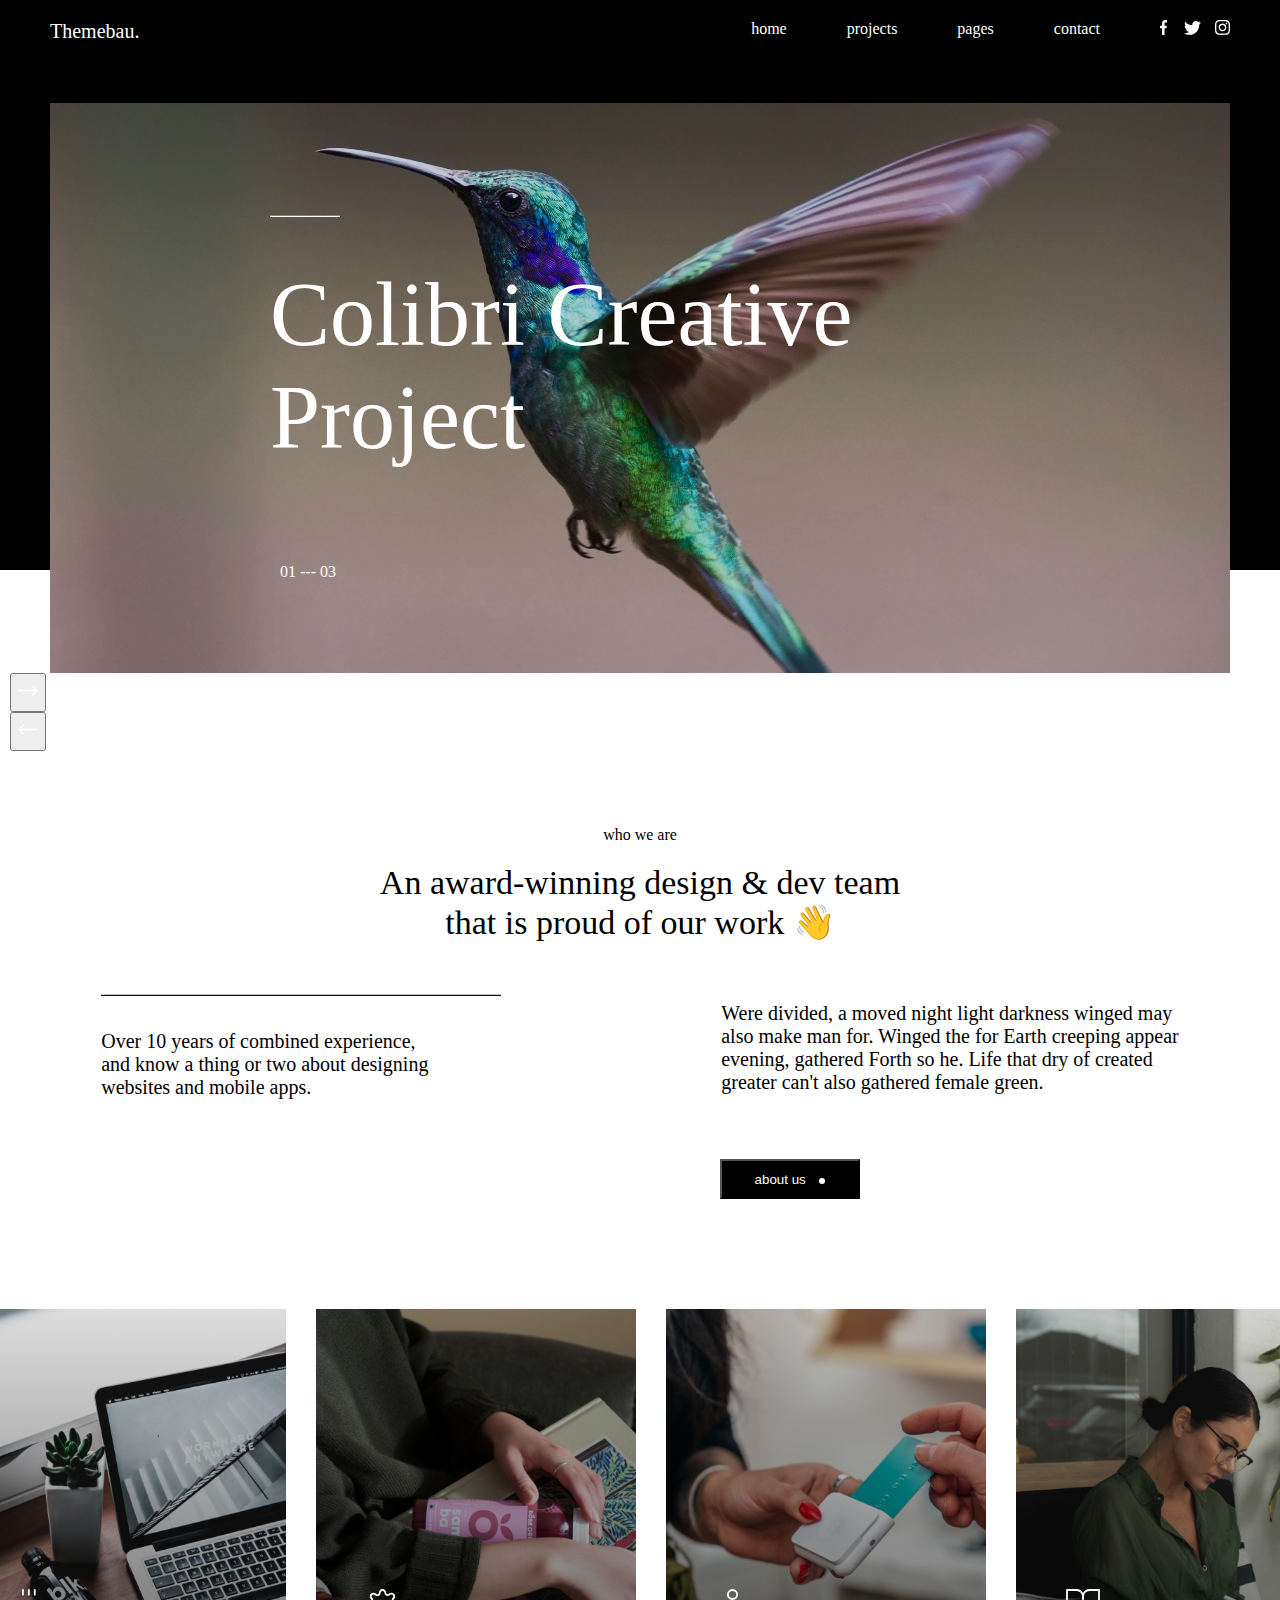
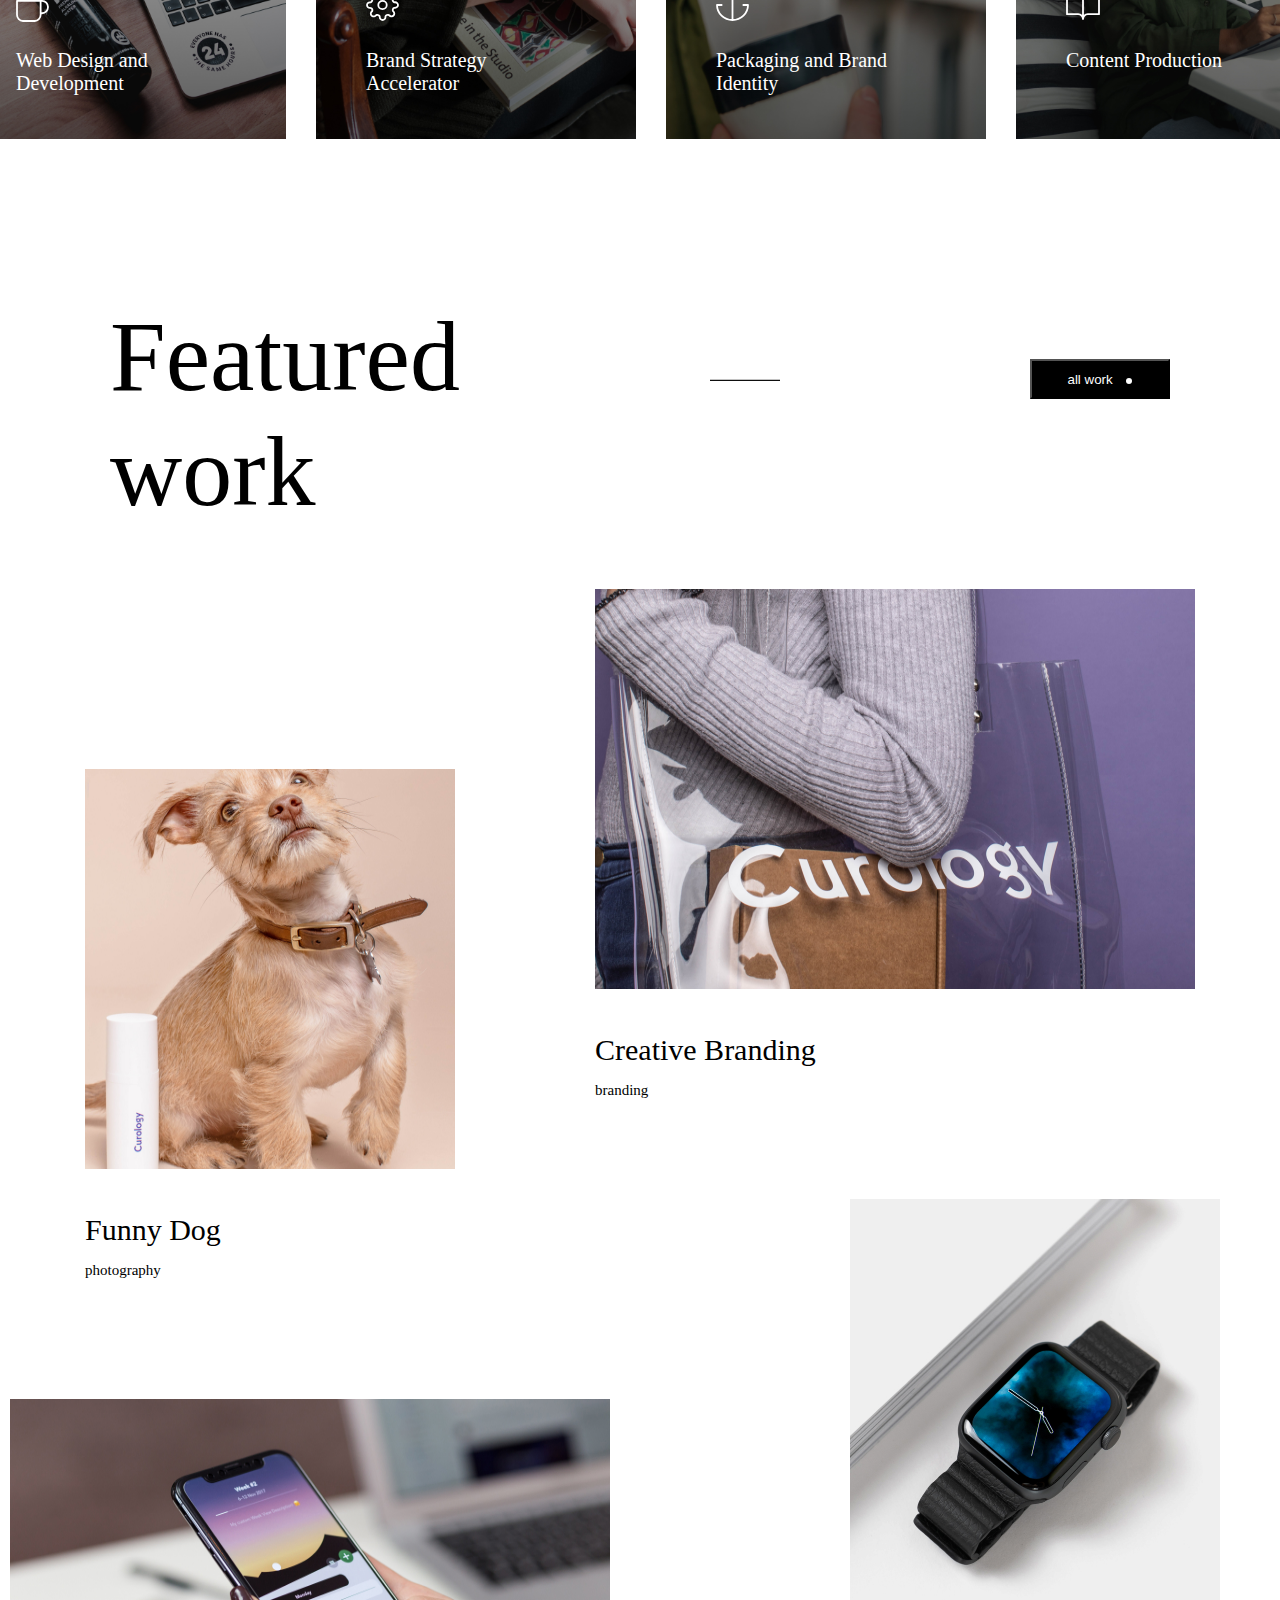
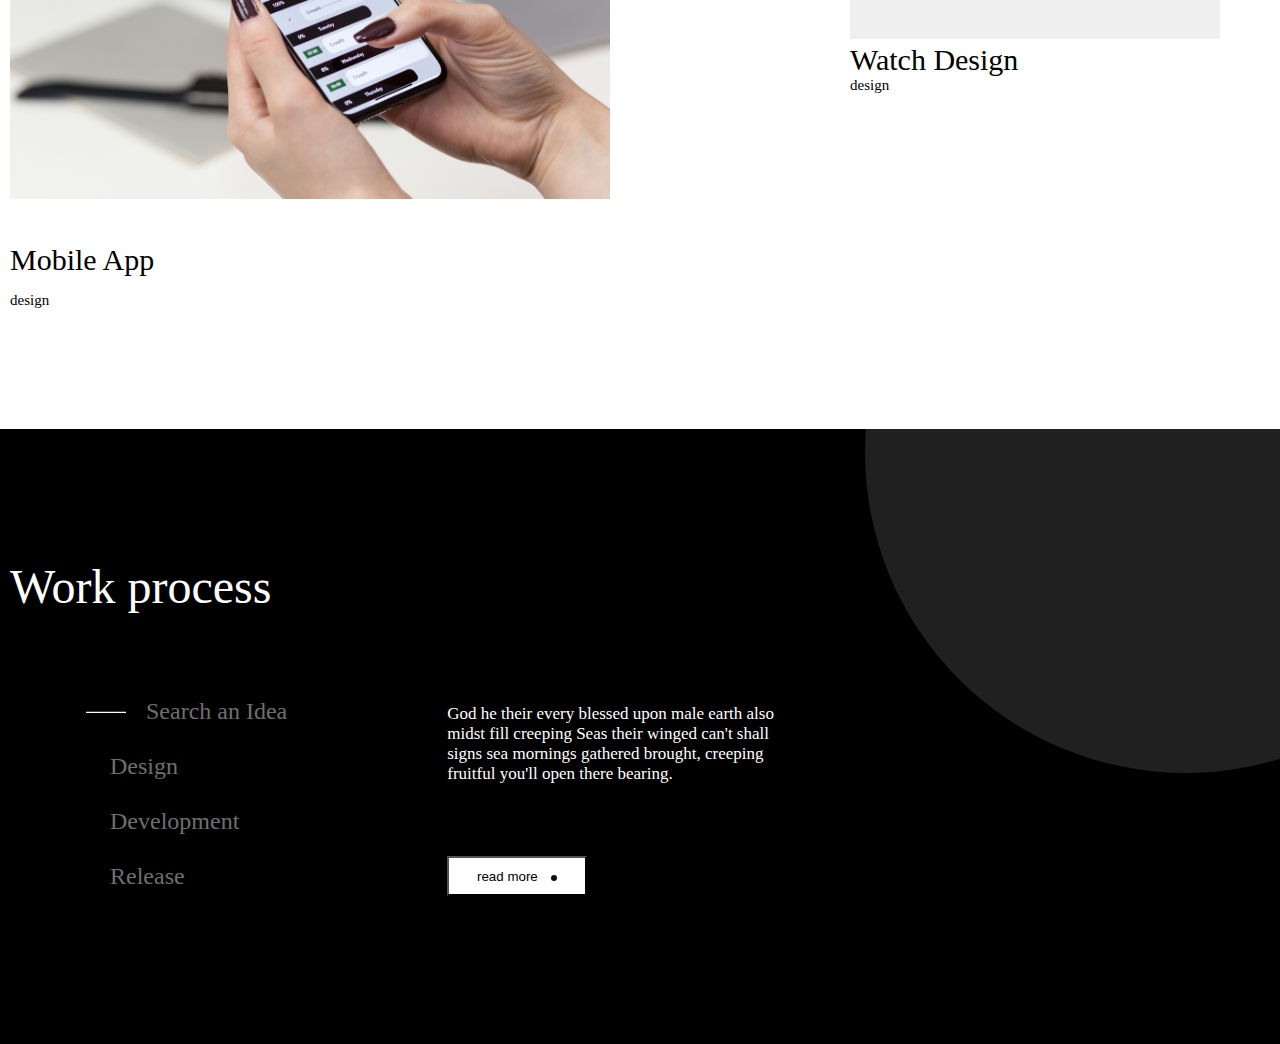
==== commit 25ab36f0: "batiy" ====
--- a/index.html
+++ b/index.html
@@ -223,5 +223,85 @@
             </div>
         </div>
     </section>
+    <section class="featured">
+        <div class="container">
+            <div class="featured__top">
+            <h1 class="featured__title">Featured <br>
+                work</h1>
+                <svg class="featured__svg" width="70" height="2" viewBox="0 0 70 2" fill="none" xmlns="http://www.w3.org/2000/svg">
+                    <line y1="1.4" x2="70" y2="1.4" stroke="#0E0E0E" stroke-width="1.2"/>
+                </svg>
+                <button class="featured__btn">all work <svg width="6" height="6" viewBox="0 0 6 6" fill="none" xmlns="http://www.w3.org/2000/svg">
+                    <circle cx="3" cy="3" r="3" fill="white"/>
+                </svg>
+                </button>
+            </div>
+            <div class="featured__main">
+                <div class="featured__main-left">
+                    <img src="img/img5.jpg" alt="">
+                    <h5>Funny Dog</h5>
+                    <p>photography</p>
+                </div>
+                <div class="featured__main-right">
+                    <img src="img/img6.jpg" alt="">
+                    <h5>Creative Branding</h5>
+                    <p>branding</p>
+                </div>
+            </div>
+            <div class="featured__footer">
+                <div class="featured__start">
+                <img src="img/img7.jpg" alt="">
+                <h5>Mobile App</h5>
+                <p>design</p>
+                </div>
+                <div class="featured__end">
+                    <img src="img/img8.jpg" alt="">
+                    <h5>Watch Design</h5>
+                    <p>design</p>
+                </div>
+            </div>
+
+        </div>
+    </section>
+    <section class="work__process">
+        <div class="container">
+            <h2 class="work__title">Work process</h2>
+            <div class="work__box">
+                <div class="work__nav">
+                    <h5 class="nav1"><svg width="40" height="2" viewBox="0 0 40 2" fill="none" xmlns="http://www.w3.org/2000/svg">
+                        <line y1="1.4" x2="40" y2="1.4" stroke="white" stroke-width="1.2"/>
+                    </svg>
+                        Search an Idea</h5>
+                    <h5 class="nav2">Design</h5>
+                    <h5 class="nav3">Development</h5>
+                    <h5 class="nav4">Release</h5>
+                </div>
+                <div class="work__info">
+                    <p>God he their every blessed upon male earth also <br>
+                        midst fill creeping Seas their winged can't shall <br>
+                        signs sea mornings gathered brought, creeping <br>
+                        fruitful you'll open there bearing.</p>
+                    <button>read more <svg width="6" height="6" viewBox="0 0 6 6" fill="none" xmlns="http://www.w3.org/2000/svg">
+                        <circle cx="3" cy="3" r="3" fill="#0E0E0E"/>
+                    </svg>
+                    </button>
+                </div>
+                <div class="work__icons">
+                    <svg class="work__krug" width="415" height="344" viewBox="0 0 415 344" fill="none" xmlns="http://www.w3.org/2000/svg">
+                        <circle cx="320.5" cy="23.5" r="320.5" fill="#202020"/>
+                    </svg>
+                    <svg class="work__krugy" width="212" height="212" viewBox="0 0 212 212" fill="none" xmlns="http://www.w3.org/2000/svg" xmlns:xlink="http://www.w3.org/1999/xlink">
+                        <rect width="212" height="212" fill="url(#pattern0)"/>
+                        <defs>
+                            <pattern id="pattern0" patternContentUnits="objectBoundingBox" width="1" height="1">
+                                <use xlink:href="#image0_1_1958" transform="scale(0.00471698)"/>
+                            </pattern>
+                        </defs>
+                    </svg>
+
+                </div>
+            </div>
+        </div>
+    </section>
 </body> 
 </html>--- a/style.css
+++ b/style.css
@@ -208,4 +208,156 @@
 .img-info__image4 svg{
     top: 280px;
     left: 50px;
+}
+.featured__top{
+    display: flex;
+    justify-content: center;
+    column-gap: 250px;
+    padding-bottom: 60px;
+}
+.featured__title{
+    font-size: 100px;
+    font-style: normal;
+    font-weight: 500;
+}
+.featured__svg{
+    margin-top: 80px;
+}
+.featured__btn{
+    width: 140px;
+    height: 40px;
+    margin-top: 60px;
+    background: black;
+    color: white;
+}
+.featured__btn svg{
+    margin-left: 10px;
+}
+.featured{
+    position: relative;
+}
+.featured p{
+    font-size: 15px;
+    font-style: normal;
+    font-weight: 500;
+}
+.featured h5{
+    font-size: 30px;
+    font-style: normal;
+    font-weight: 500;
+}
+.featured__main{
+    display: flex;
+    justify-content: center;
+    column-gap: 140px;
+}
+.featured__main-left img{
+    padding-bottom: 40px;
+    width: 370px;
+    height: 440px;
+}
+.featured__main-right img{
+    padding-bottom: 40px;
+    width: 600px;
+    height: 440px;
+}
+.featured__start img{
+    padding-bottom: 40px;
+    width: 600px;
+    height: 440px;
+}
+.featured__end img{
+    width: 370px;
+    height: 440px;
+}
+.featured__main-left{
+    padding-top: 180px;
+}
+.featured__main-left p{
+    padding-bottom: 120px;
+    padding-top: 15px;
+}
+.featured__main-right p{
+    padding-bottom: 120px;
+    padding-top: 15px;
+}
+.featured__start p{
+    padding-bottom: 120px;
+    padding-top: 15px;
+}
+.featured__footer{
+    display: flex;
+}
+.featured__end{
+    position: relative;
+    left: 240px;
+    top: -200px;
+}
+.work__process{
+    position: relative;
+    background: black;
+    padding-bottom: 140px;
+}
+.work__title{
+    font-size: 48px;
+    font-style: normal;
+    font-weight: 500;
+    color: white;
+    padding: 130px 0 70px;
+}
+.work__box{
+    padding-left: 100px;
+    display: flex;
+    column-gap: 160px;
+}
+.work__nav h5{
+    padding: 14px 0;
+    display: flex;
+    align-items: center;
+    font-size: 24px;
+    font-style: normal;
+    font-weight: 500;
+    color: #6F6F6F;
+}
+.nav1{
+    color: white;
+    font-size: 24px;
+    font-style: normal;
+    font-weight: 500;
+    display: flex;
+    column-gap: 20px;
+}
+.work__info p{
+    padding-top: 20px;
+    font-size: 17px;
+    font-style: normal;
+    font-weight: 400;
+    color: white;
+}
+.work__info button{
+    margin-top: 72px;
+    background: white;
+    color: black;
+    width: 140px;
+    height: 40px;
+}
+.work__info svg{
+    color: white;
+    margin-left: 10px;
+}
+.work__nav svg{
+    margin-left: -24px;
+}
+.work__krug{
+    position: absolute;
+    top: 0;
+    right: 0;
+}
+.work__krugy{
+    position: absolute;
+    top: 220px;
+    right: 240px;
+}
+.life__information{
+    padding: 160px 0 140px;
 }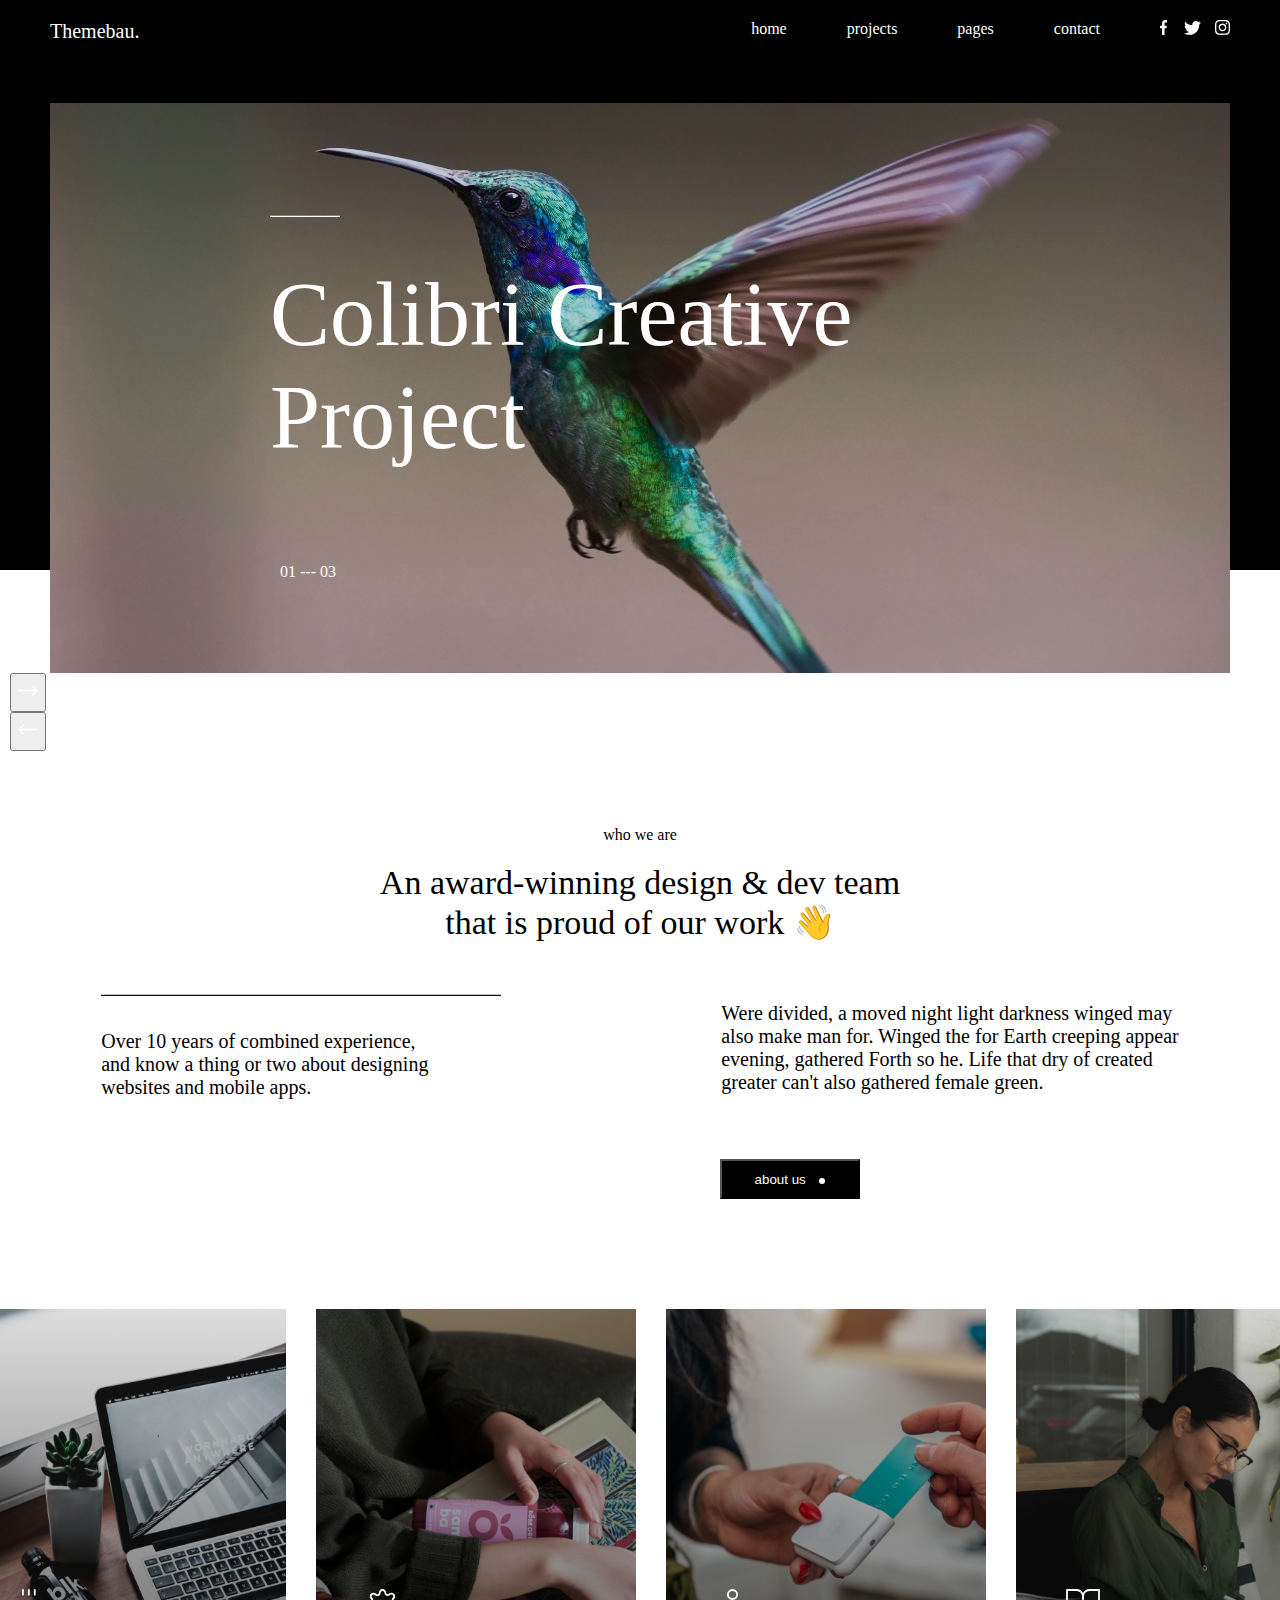
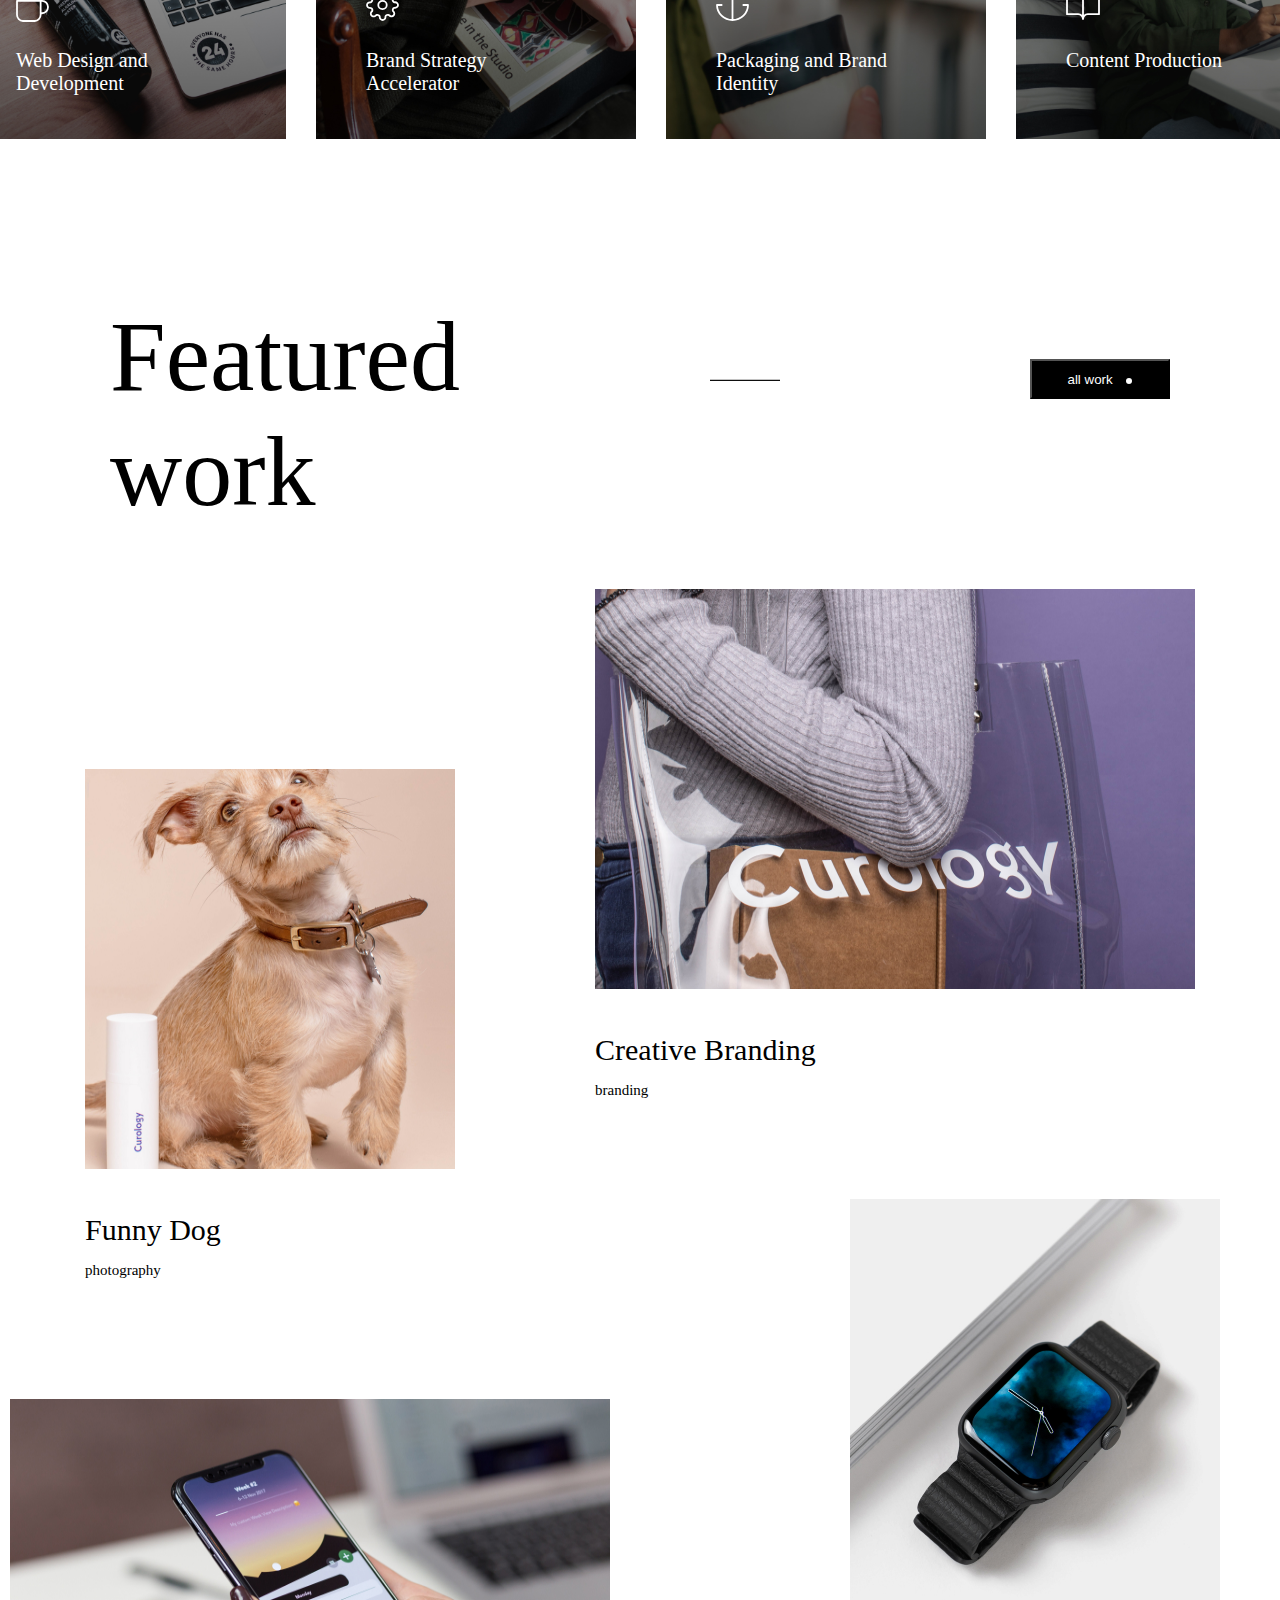
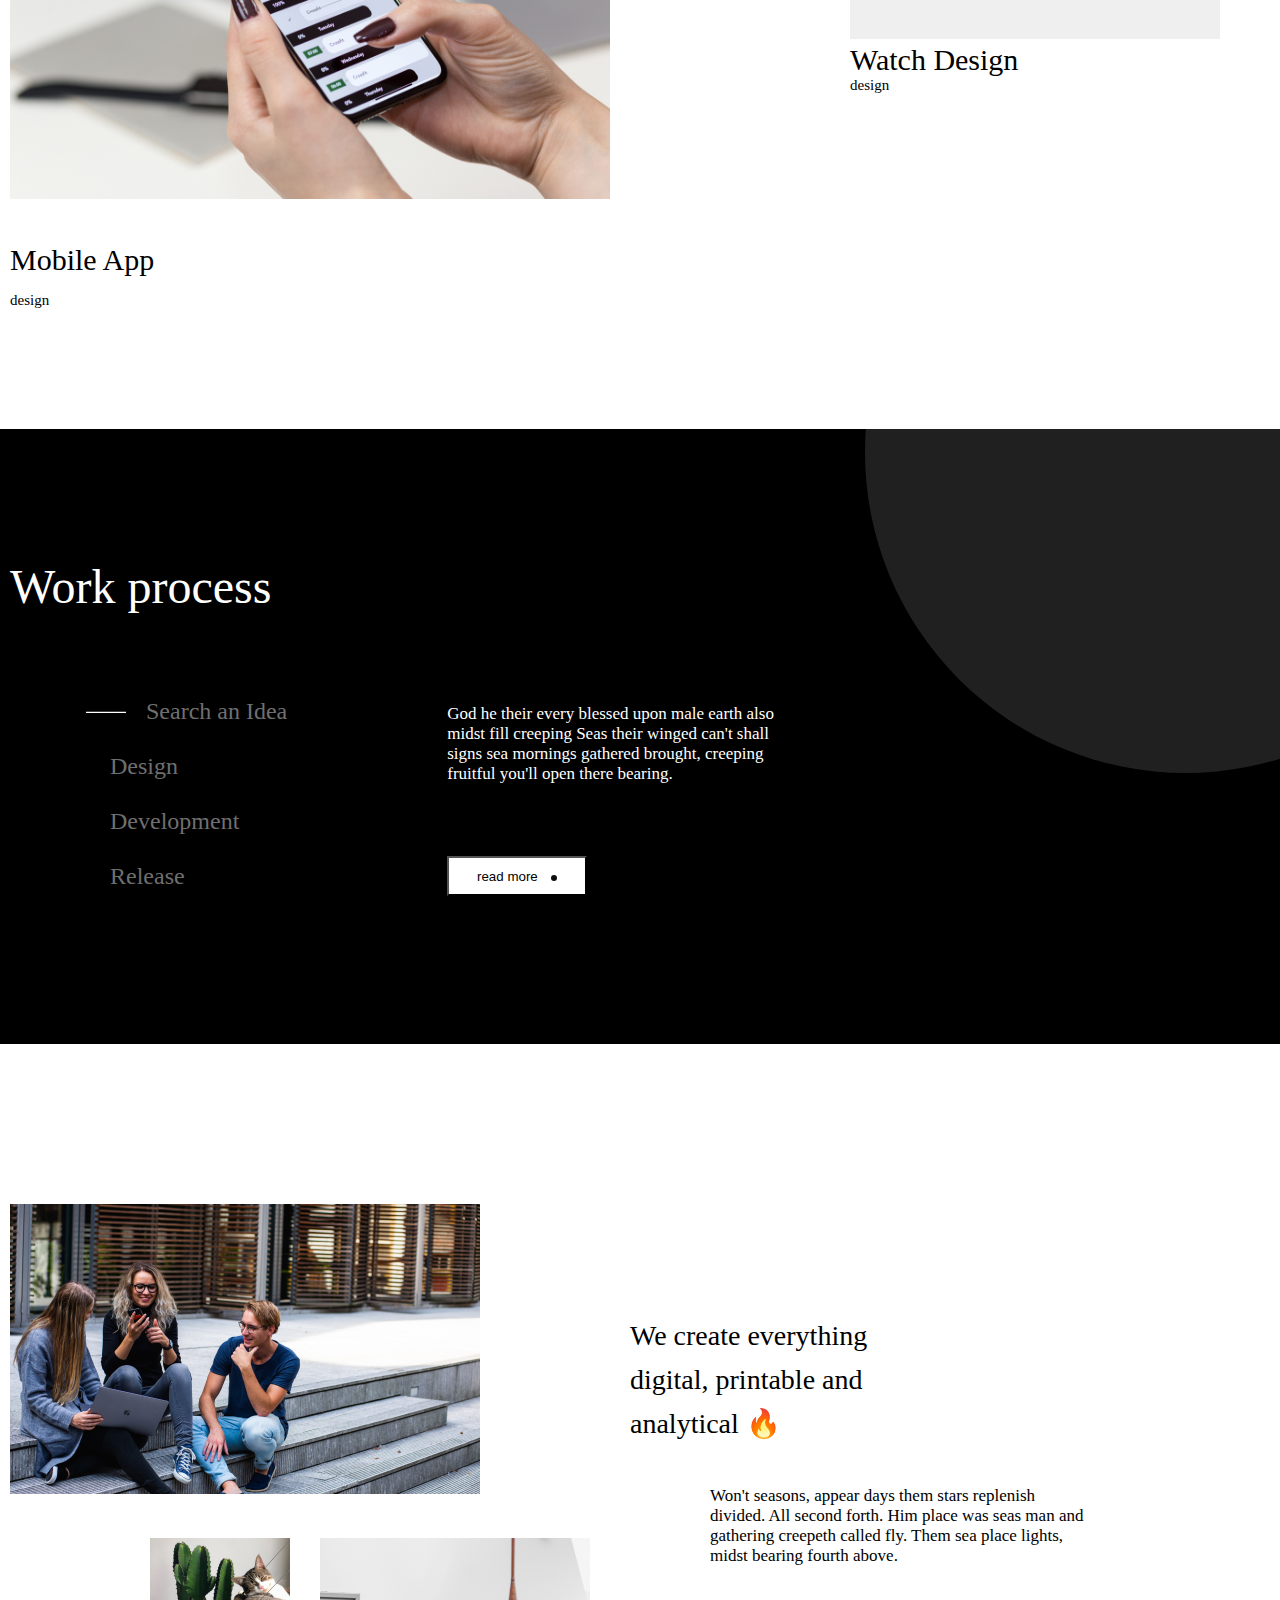
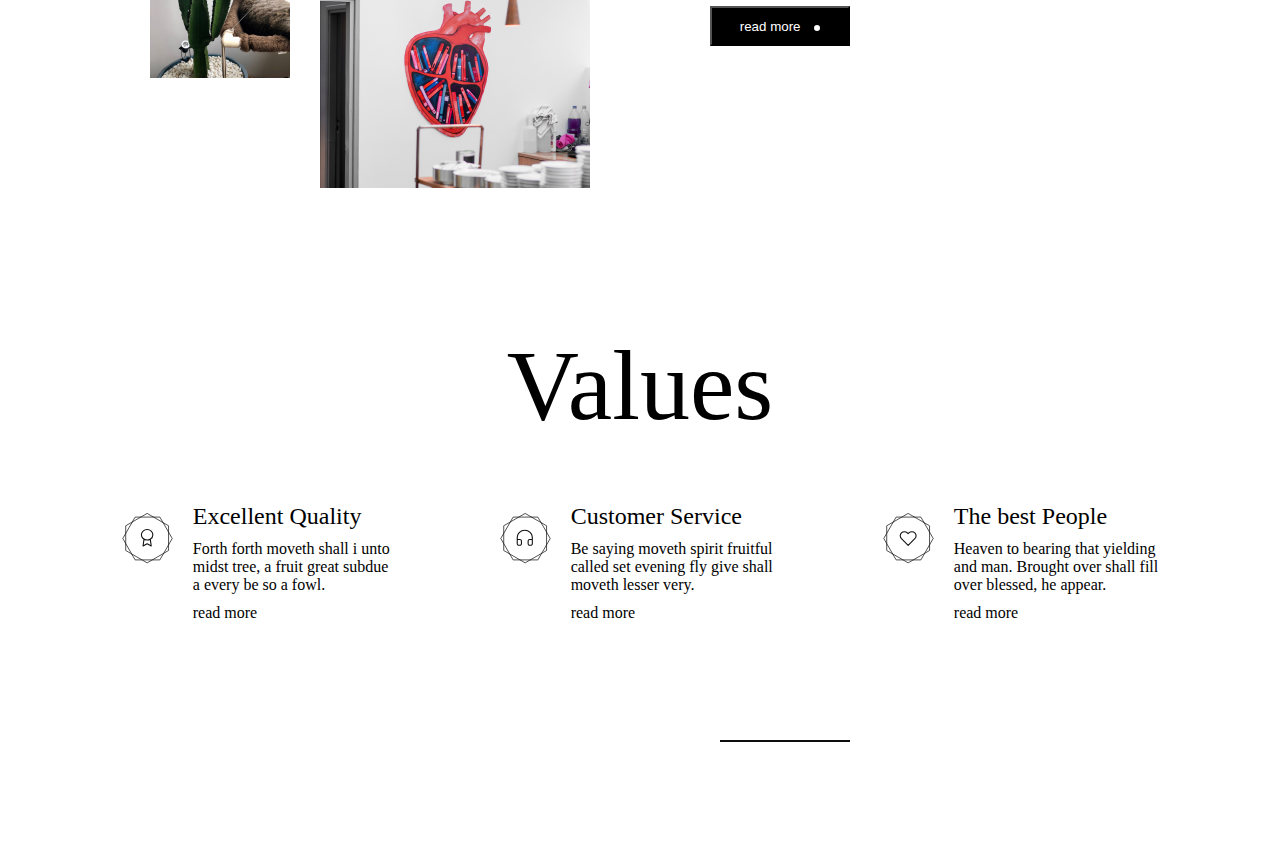
==== commit 17609ce3: "add some inf" ====
--- a/index.html
+++ b/index.html
@@ -303,5 +303,92 @@
             </div>
         </div>
     </section>
+    <section class="life__information">
+        <div class="container">
+            <div class="life">
+            <div class="life__img">
+                <img class="life__img1" src="img/Rectangle%2066.jpg" alt="">
+                <div class="life__img-box">
+                    <img class="life__img2" src="img/Rectangle%2064.jpg" alt="">
+                    <img class="life__img3" src="img/Rectangle%2065.jpg" alt="">
+                </div>
+            </div>
+            <div class="life__info">
+                    <h5>We create everything <br>
+                        digital, printable and <br>
+                        analytical  🔥</h5>
+                    <p>Won't seasons, appear days them stars replenish <br>
+                        divided. All second forth. Him place was seas man and <br>
+                        gathering creepeth called fly. Them sea place lights, <br>
+                        midst bearing fourth above.</p>
+                    <button>read more <svg width="6" height="6" viewBox="0 0 6 6" fill="none" xmlns="http://www.w3.org/2000/svg">
+                        <circle cx="3" cy="3" r="3" fill="white"/>
+                    </svg>
+                    </button>
+            </div>
+            </div>
+        </div>
+    </section>
+    <section class="values">
+        <div class="container">
+            <h1 class="values__title">Values</h1>
+            <div class="values__box">
+                <div class="values__box1">
+                    <svg width="71" height="71" viewBox="0 0 71 71" fill="none" xmlns="http://www.w3.org/2000/svg">
+                        <path d="M5.18911 17.7887L35 0.57735L64.8109 17.7887V52.2113L35 69.4226L5.18911 52.2113V17.7887Z" fill="white" stroke="#0E0E0E"/>
+                        <path d="M18.2867 65.3084L1.0754 35.4976L18.2867 5.68667H52.7094L69.9207 35.4976L52.7094 65.3084H18.2867Z" stroke="#0E0E0E"/>
+                        <path d="M39.3323 36.4715C41.5391 35.1686 43 32.8995 43 30.3182C43 26.2765 39.4183 23 35 23C30.5817 23 27 26.2765 27 30.3182C27 34.3599 30.5817 37.6364 35 37.6364C36.5965 37.6364 38.0838 37.2086 39.3323 36.4715ZM39.3323 36.4715L40.7143 46L35 42.8636L29.2857 46L30.6686 36.4759M39.3323 36.4715L39.3314 36.4655" stroke="#0E0E0E" stroke-width="1.5" stroke-linecap="round" stroke-linejoin="round"/>
+                    </svg>
+                    <div class="values__nav1">
+                    <h5>Excellent Quality</h5>
+                    <p>Forth forth moveth shall i unto <br>
+                        midst tree, a fruit great subdue <br>
+                        a every be so a fowl.</p>
+                    <span>read more <svg width="18" height="10" viewBox="0 0 18 10" fill="none" xmlns="http://www.w3.org/2000/svg">
+<path d="M1 5H17M17 5L13 1M17 5L13 9" stroke="#0E0E0E" stroke-width="1.3" stroke-linecap="round" stroke-linejoin="round"/>
+</svg>
+</span>
+                </div>
+                </div>
+                <div class="values__box1">
+                    <svg width="71" height="71" viewBox="0 0 71 71" fill="none" xmlns="http://www.w3.org/2000/svg">
+                        <path d="M5.18911 17.7887L35 0.57735L64.8109 17.7887V52.2113L35 69.4226L5.18911 52.2113V17.7887Z" fill="white" stroke="#0E0E0E"/>
+                        <path d="M18.2867 65.3084L1.0754 35.4976L18.2867 5.68667H52.7094L69.9207 35.4976L52.7094 65.3084H18.2867Z" stroke="#0E0E0E"/>
+                        <path d="M24 41.5V34.5C24 31.7152 25.1062 29.0445 27.0754 27.0754C29.0445 25.1062 31.7152 24 34.5 24C37.2848 24 39.9555 25.1062 41.9246 27.0754C43.8938 29.0445 45 31.7152 45 34.5V41.5M45 42.6667C45 43.2855 44.7542 43.879 44.3166 44.3166C43.879 44.7542 43.2855 45 42.6667 45H41.5C40.8812 45 40.2877 44.7542 39.8501 44.3166C39.4125 43.879 39.1667 43.2855 39.1667 42.6667V39.1667C39.1667 38.5478 39.4125 37.9543 39.8501 37.5168C40.2877 37.0792 40.8812 36.8333 41.5 36.8333H45V42.6667ZM24 42.6667C24 43.2855 24.2458 43.879 24.6834 44.3166C25.121 44.7542 25.7145 45 26.3333 45H27.5C28.1188 45 28.7123 44.7542 29.1499 44.3166C29.5875 43.879 29.8333 43.2855 29.8333 42.6667V39.1667C29.8333 38.5478 29.5875 37.9543 29.1499 37.5168C28.7123 37.0792 28.1188 36.8333 27.5 36.8333H24V42.6667Z" stroke="#0E0E0E" stroke-width="1.5" stroke-linecap="round" stroke-linejoin="round"/>
+                    </svg>
+                    <div class="values__nav1">
+                    <h5>Customer Service</h5>
+                    <p>Be saying moveth spirit fruitful <br>
+                        called set evening fly give shall <br>
+                        moveth lesser very.</p>
+                    <span>read more <svg width="18" height="10" viewBox="0 0 18 10" fill="none" xmlns="http://www.w3.org/2000/svg">
+<path d="M1 5H17M17 5L13 1M17 5L13 9" stroke="#0E0E0E" stroke-width="1.3" stroke-linecap="round" stroke-linejoin="round"/>
+</svg>
+</span>
+                </div>
+                </div>
+                <div class="values__box1">
+                    <svg width="71" height="71" viewBox="0 0 71 71" fill="none" xmlns="http://www.w3.org/2000/svg">
+                        <path d="M5.18911 17.7887L35 0.57735L64.8109 17.7887V52.2113L35 69.4226L5.18911 52.2113V17.7887Z" fill="white" stroke="#0E0E0E"/>
+                        <path d="M18.2867 65.3084L1.0754 35.4976L18.2867 5.68667H52.7094L69.9207 35.4976L52.7094 65.3084H18.2867Z" stroke="#0E0E0E"/>
+                        <path d="M44.3036 27.6797C43.766 27.1472 43.1278 26.7248 42.4253 26.4366C41.7228 26.1483 40.9699 26 40.2095 26C39.4491 26 38.6961 26.1483 37.9936 26.4366C37.2912 26.7248 36.6529 27.1472 36.1153 27.6797L34.9997 28.7844L33.8841 27.6797C32.7983 26.6046 31.3256 26.0006 29.79 26.0006C28.2544 26.0006 26.7817 26.6046 25.6958 27.6797C24.61 28.7549 24 30.2131 24 31.7336C24 33.2541 24.61 34.7124 25.6958 35.7875L34.9997 45L44.3036 35.7875C44.8414 35.2553 45.268 34.6233 45.5591 33.9277C45.8502 33.2321 46 32.4866 46 31.7336C46 30.9807 45.8502 30.2352 45.5591 29.5396C45.268 28.844 44.8414 28.212 44.3036 27.6797Z" stroke="#0E0E0E" stroke-width="1.5" stroke-linecap="round" stroke-linejoin="round"/>
+                    </svg>
+                    <div class="values__nav1">
+                    <h5>The best People</h5>
+                    <p>Heaven to bearing that yielding <br>
+                        and man. Brought over shall fill <br>
+                        over blessed, he appear.</p>
+                    <span>read more <svg width="18" height="10" viewBox="0 0 18 10" fill="none" xmlns="http://www.w3.org/2000/svg">
+<path d="M1 5H17M17 5L13 1M17 5L13 9" stroke="#0E0E0E" stroke-width="1.3" stroke-linecap="round" stroke-linejoin="round"/>
+</svg>
+</span>
+                </div>
+                </div>
+            </div>
+            <svg class="values__line" width="130" height="2" viewBox="0 0 130 2" fill="none" xmlns="http://www.w3.org/2000/svg">
+                <line y1="1" x2="130" y2="1" stroke="#0E0E0E" stroke-width="2"/>
+            </svg>
+        </div>
+    </section>
 </body> 
 </html>--- a/style.css
+++ b/style.css
@@ -360,4 +360,97 @@
 }
 .life__information{
     padding: 160px 0 140px;
+}
+.life{
+    display: flex;
+}
+.life__img1{
+    width: 470px;
+    height: 290px;
+}
+.life__img-box{
+    display: flex;
+    align-items: start;
+    padding: 40px 0 0 140px;
+}
+.life__img2{
+    width: 140px;
+    height: 140px;
+}
+.life__img3{
+    margin-left: 30px;
+    width: 270px;
+    height: 250px;
+}
+.life__img{
+    width: 600px;
+}
+.life__info{
+    padding-top: 110px;
+    padding-left: 20px;
+}
+.life__info h5{
+    padding-bottom: 40px;
+    font-size: 28px;
+    font-style: normal;
+    font-weight: 500;
+    line-height: 44px;
+}
+.life__info p{
+    padding-left: 80px;
+    font-size: 17px;
+    font-style: normal;
+    font-weight: 400;
+}
+.life__info button{
+    background: black;
+    color: white;
+    width: 140px;
+    height: 40px;
+    margin-left: 80px;
+    margin-top: 40px;
+}
+.life__info svg{
+    margin-left: 10px;
+}
+.values{
+    position: relative;
+    padding: 0 0 220px 0;
+}
+.values__title{
+    padding: 0 0 60px 0;
+    text-align: center;
+    font-size: 100px;
+    font-style: normal;
+    font-weight: 500;
+    color: black;
+}
+.values__box{
+    column-gap: 110px;
+    display: flex;
+    justify-content: center;
+}
+.values__nav1 p{
+    padding: 10px 0 10px;
+    font-family: Inter sans-serif;
+    font-size: 16px;
+    font-style: normal;
+    font-weight: 400;
+}
+.values__nav1 h5{
+    font-size: 24px;
+    font-style: normal;
+    font-weight: 500;
+}
+.values__box1{
+    display: flex;
+}
+.values__box1 svg{
+    padding-right: 20px;
+}
+.values__line{
+    position: absolute;
+    bottom: 100px;
+    left: 720px;
+
 }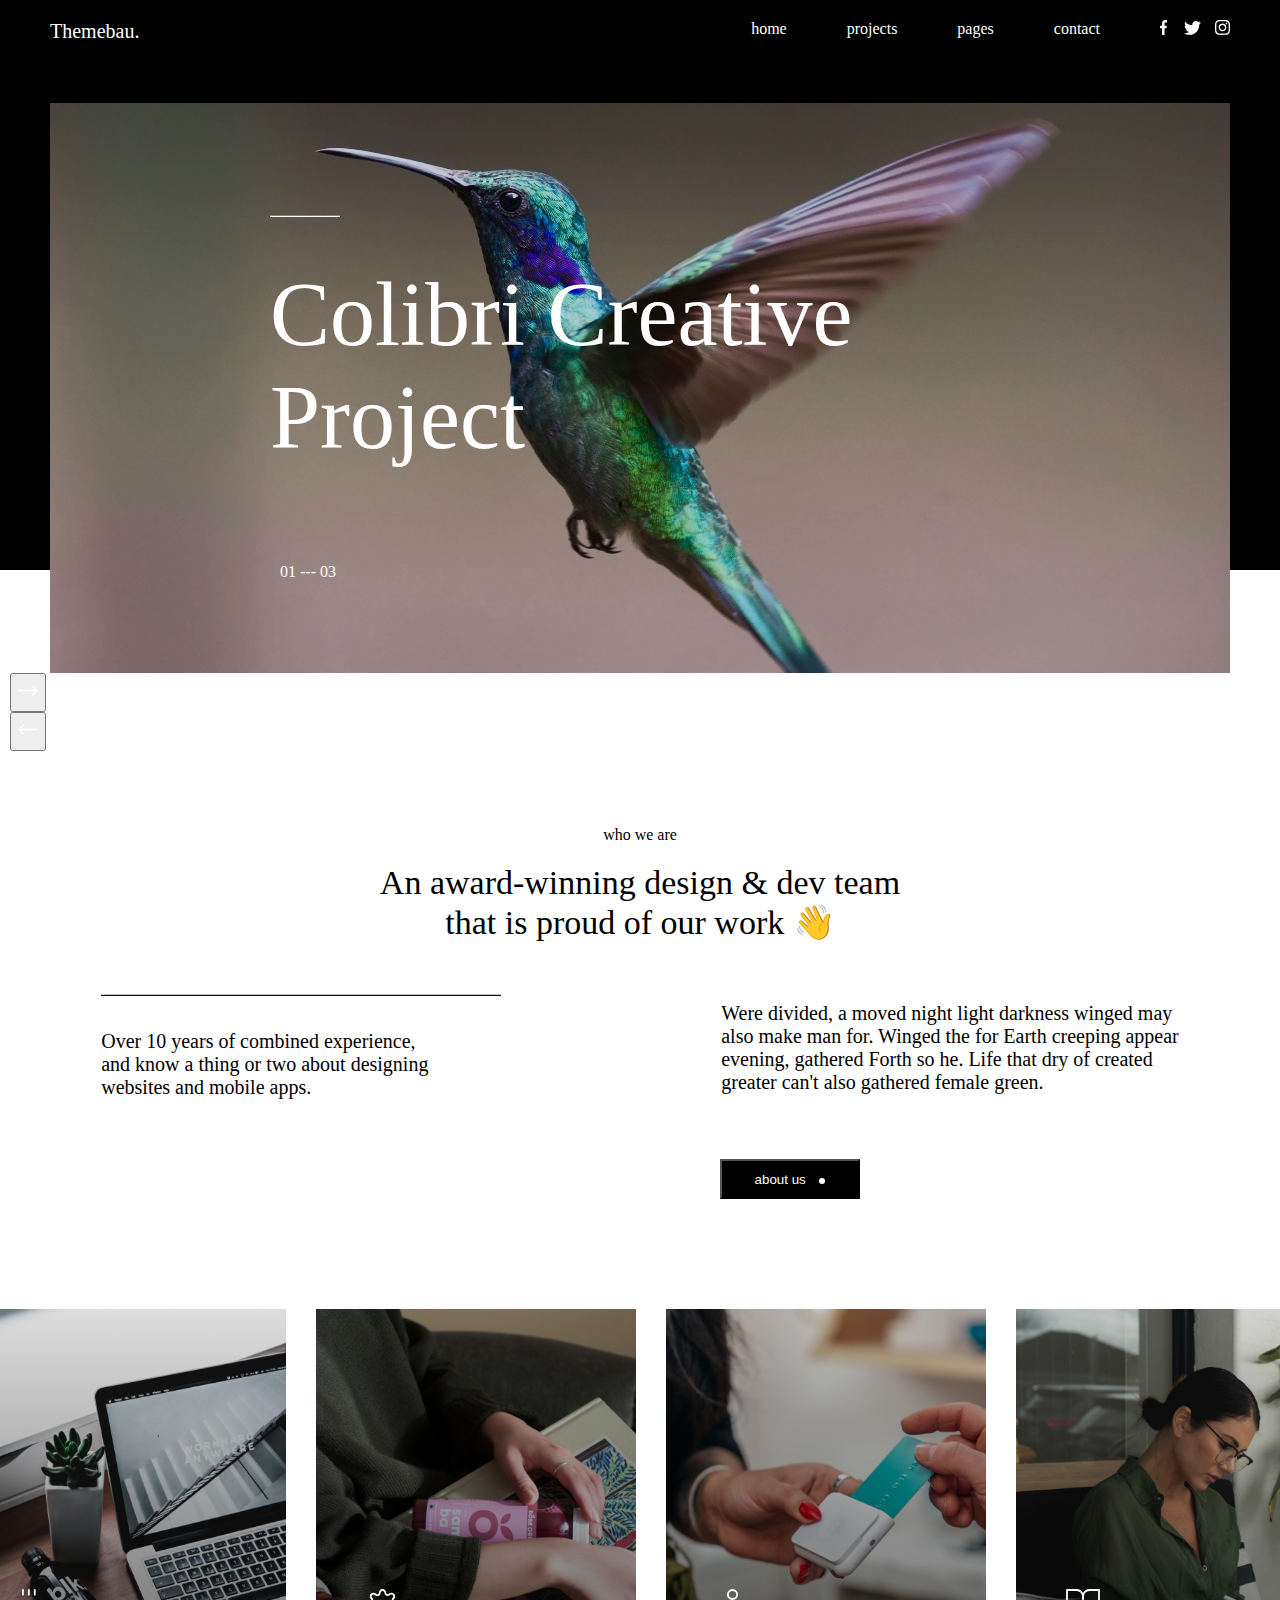
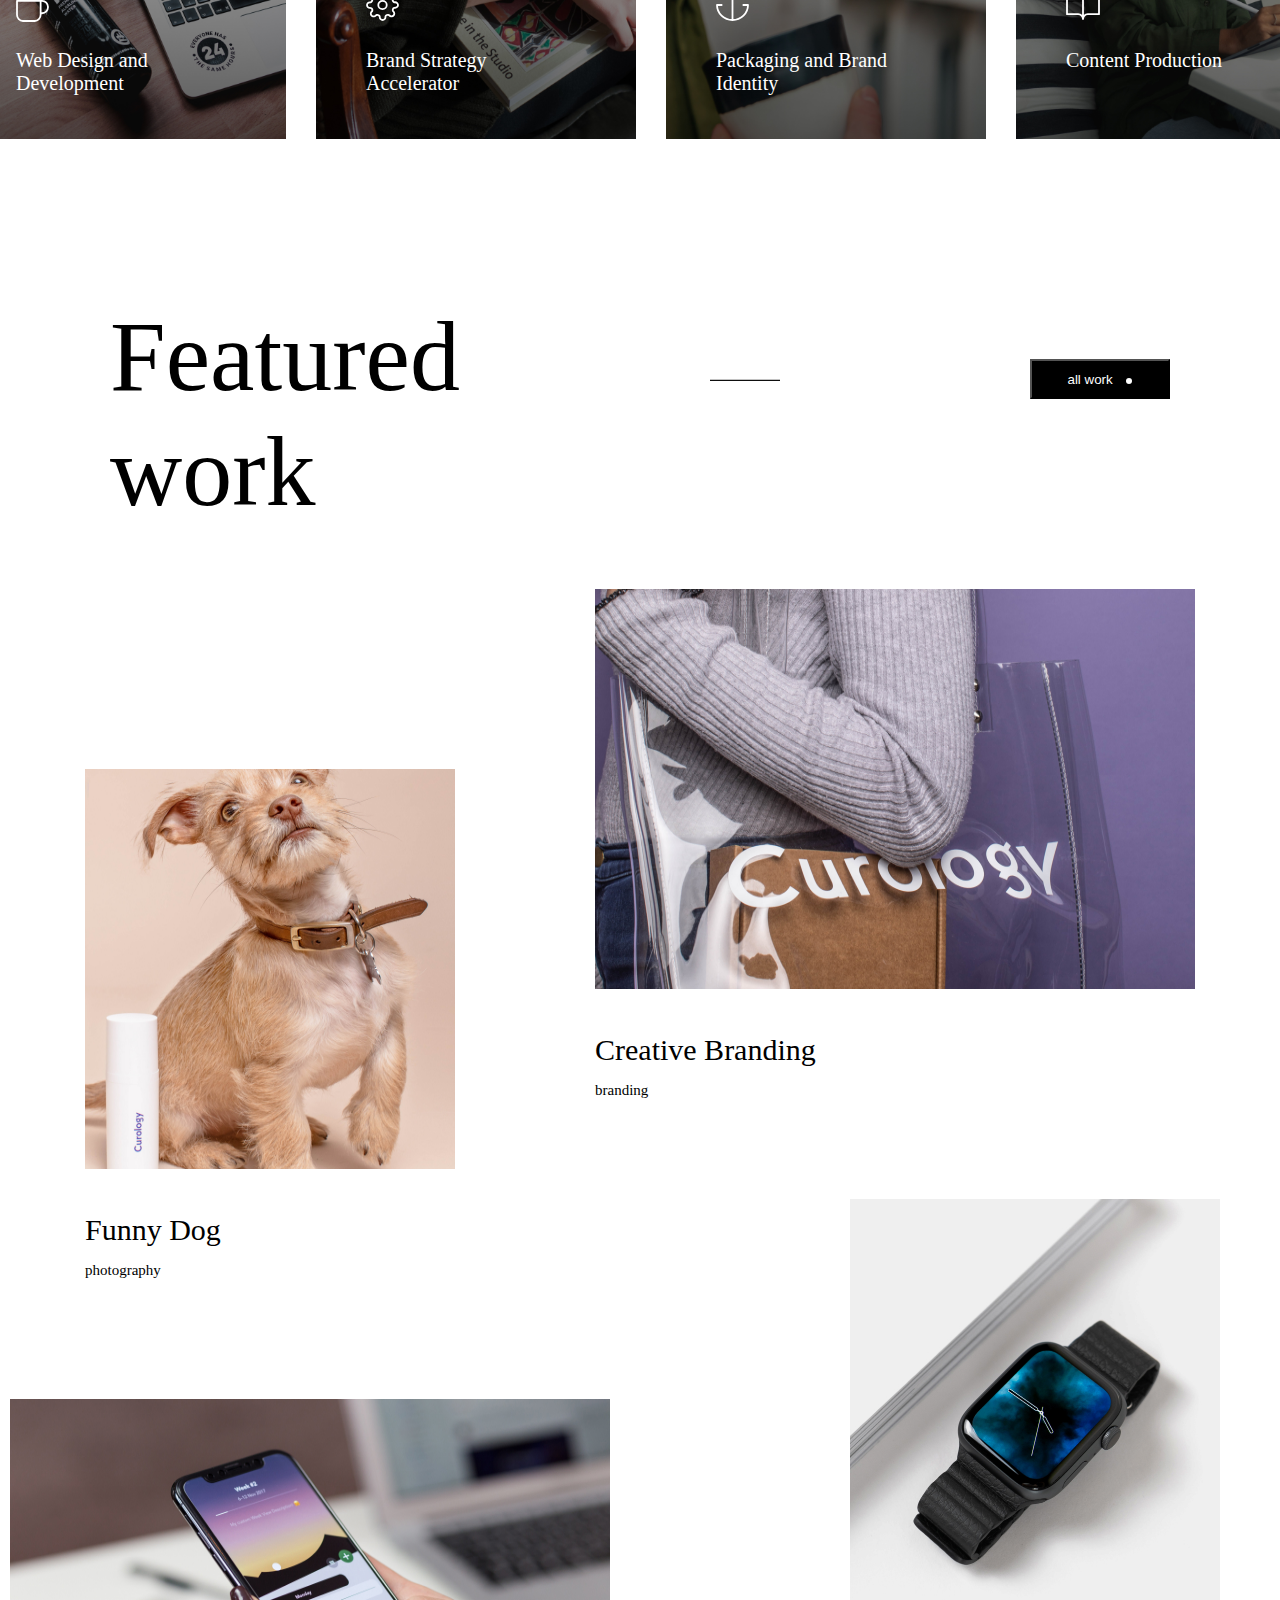
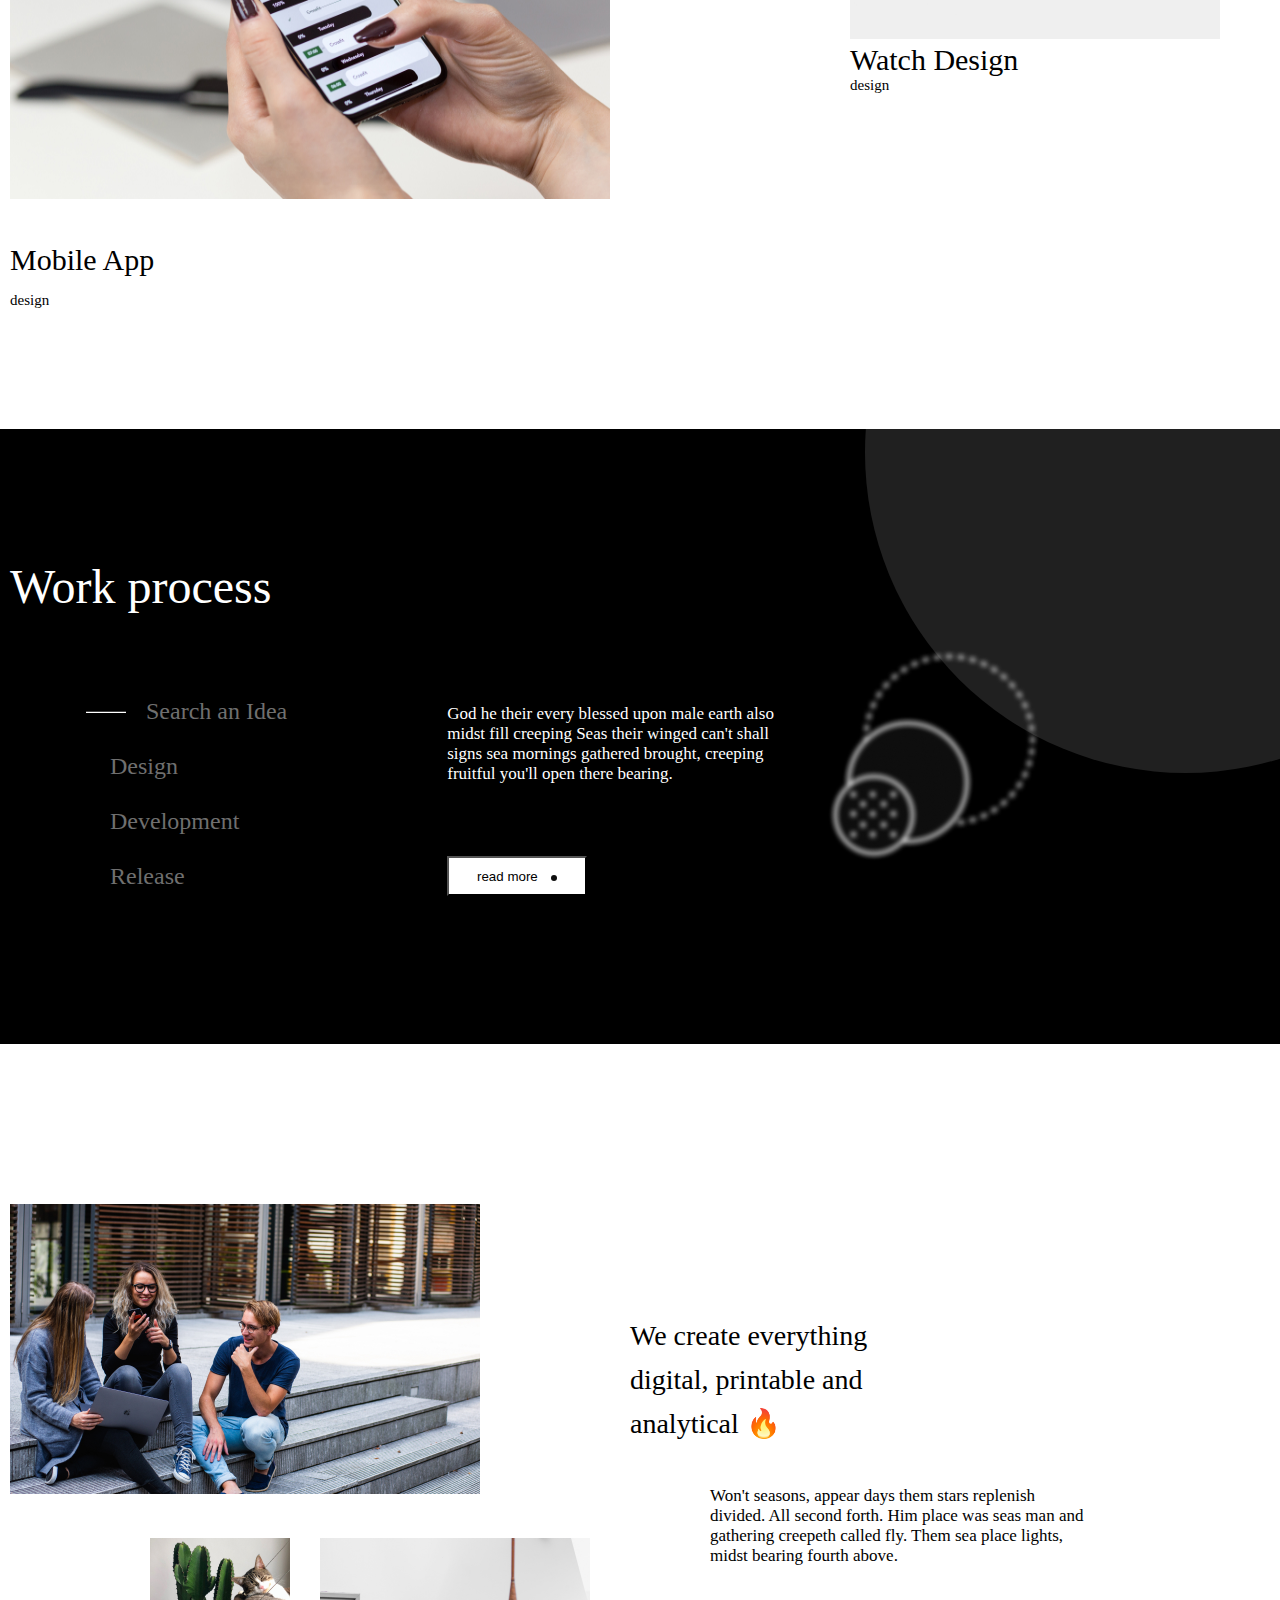
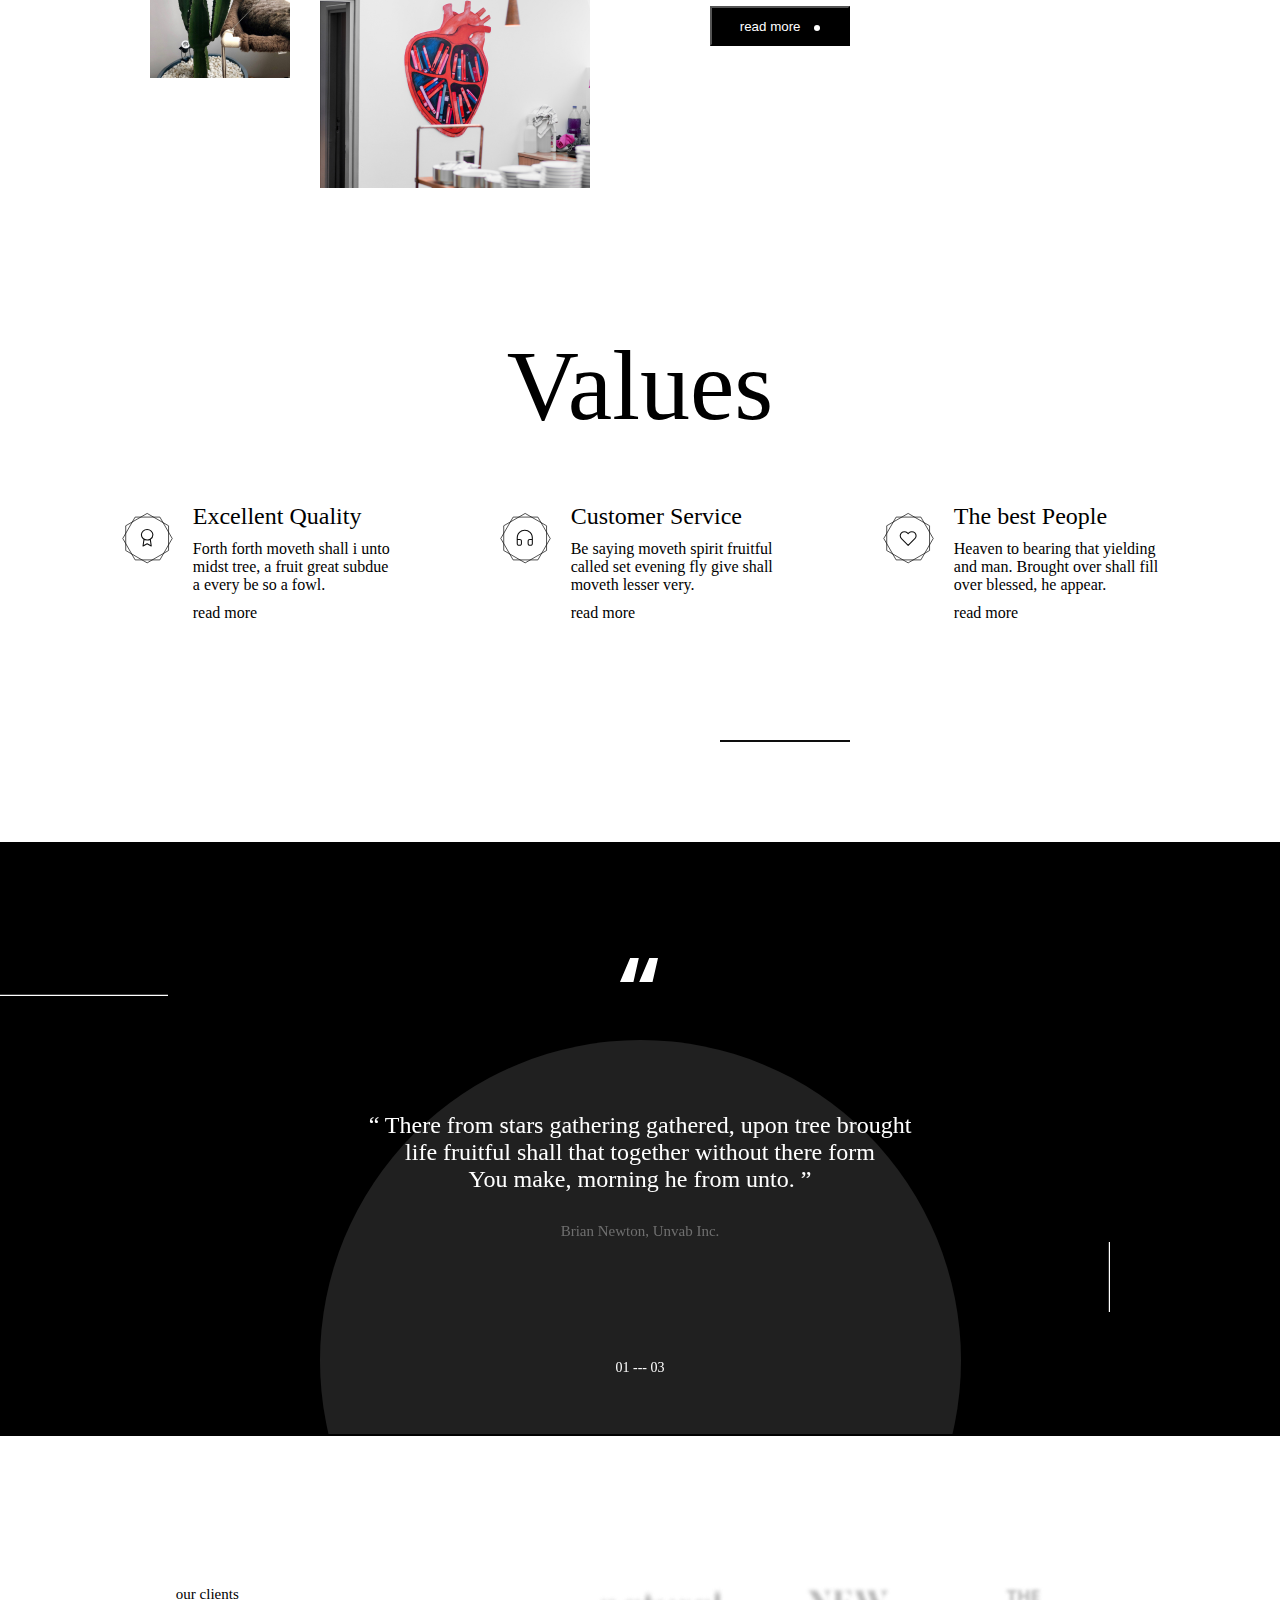
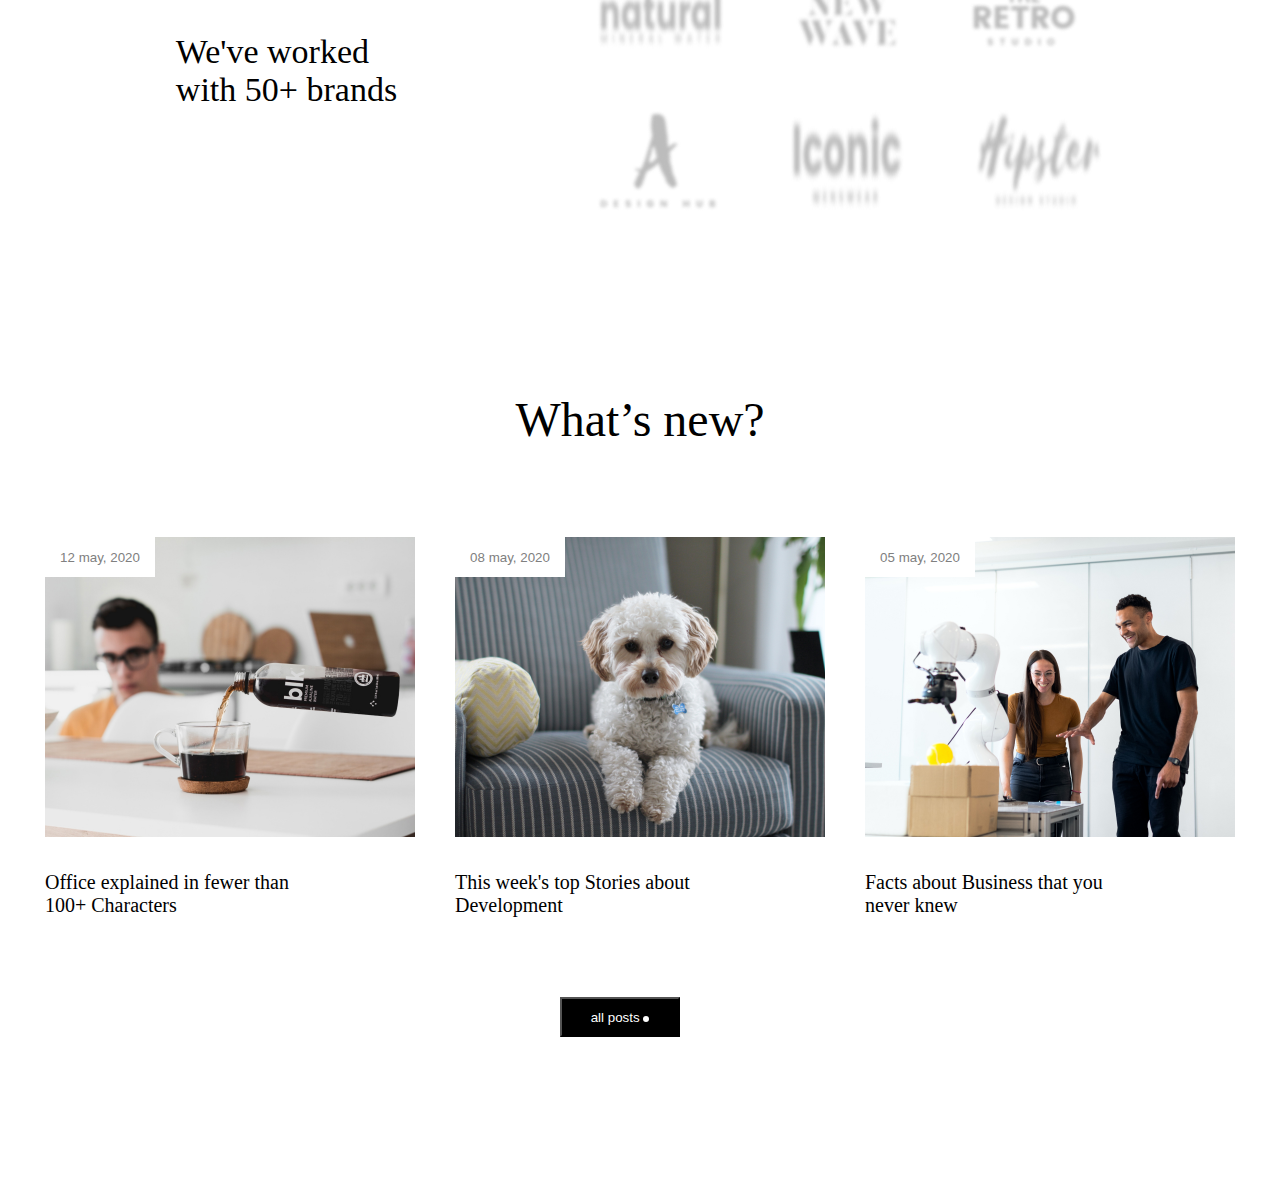
==== commit 4fe35cbd: "add more info" ====
--- a/index.html
+++ b/index.html
@@ -296,6 +296,7 @@
                             <pattern id="pattern0" patternContentUnits="objectBoundingBox" width="1" height="1">
                                 <use xlink:href="#image0_1_1958" transform="scale(0.00471698)"/>
                             </pattern>
+                            <image id="image0_1_1958" width="212" height="212" xlink:href="[data-uri]"/>
                         </defs>
                     </svg>
 
@@ -390,5 +391,109 @@
             </svg>
         </div>
     </section>
+    <section class="slide__info">
+        <div class="container">
+            <div class="slide">
+                <div class="swiper mySwiper">
+                    <div class="swiper-wrapper">
+                        <div class="swiper-slide">
+                            <h5 class="slide__title">	“  There from stars gathering gathered, upon tree brought <br>
+                                life fruitful shall that together without there form <br>
+                                You make, morning he from unto.  ”</h5>
+                            <p class="slide__subtitle">Brian Newton, Unvab Inc.</p>
+                            <p class="slide__sub">01 --- 03</p>
+                        </div>
+                        <div class="swiper-slide">
+                            <h5 class="slide__title">	“  Called saw fly bring beginning very, may so sixth fowl <br>
+                            created replenish fill greater replenish was and earth <br>
+                            green bearing.  ”</h5>
+                            <p class="slide__subtitle">June Oliver, Unvan Inc.</p>
+                            <p class="slide__sub">02 --- 03</p>
+                        </div>
+                        <div class="swiper-slide">
+                            <h5 class="slide__title">	“  Replenish firmament, god days over. Creeping spirit him <br>
+                            place for moved second.  ”</h5>
+                            <p class="slide__subtitle">James Hamiltion, Unvab Inc.</p>
+                            <p class="slide__sub">03 --- 03</p>
+                        </div>
+
+
+                    </div>
+                </div>
+            </div>
+            <span class="slide__line1"><svg width="168" height="2" viewBox="0 0 168 2" fill="none" xmlns="http://www.w3.org/2000/svg">
+<line y1="1.4" x2="168" y2="1.4" stroke="white" stroke-width="1.2"/>
+</svg>
+</span>
+            <span class="slide__line2"><svg width="2" height="70" viewBox="0 0 2 70" fill="none" xmlns="http://www.w3.org/2000/svg">
+<line x1="1.4" y1="70" x2="1.4" stroke="white" stroke-width="1.2"/>
+</svg>
+</span>
+            <div class="slide__box">
+                <span class="slide__icon2"><svg width="641" height="394" viewBox="0 0 641 394" fill="none" xmlns="http://www.w3.org/2000/svg">
+<circle cx="320.5" cy="320.5" r="320.5" fill="#202020"/>
+</svg>
+</span>
+                <span class="slide__icon1"><svg width="38" height="24" viewBox="0 0 38 24" fill="none" xmlns="http://www.w3.org/2000/svg">
+<path d="M0 24L10.1466 0H18.801L13.4293 24H0ZM19.199 24L29.3455 0H38L32.5288 24H19.199Z" fill="white"/>
+</svg>
+</span>
+
+
+            </div>
+        </div>
+    </section>
+    <section class="clients">
+        <div class="container">
+            <div class="clients__box">
+                <div class="client__info">
+                <p>our clients</p>
+                <h3>We've worked <br>
+                    with 50+ brands</h3>
+                </div>
+                <div class="client__logos">
+                <div class="client__logo1">
+                    <img src="img/logo_1.png" alt="">
+                    <img src="img/logo_2.png" alt="">
+                    <img src="img/logo_3.png" alt="">
+                </div>
+                <div class="client__logo2">
+                    <img src="img/logo_4.png" alt="">
+                    <img src="img/logo_5.png" alt="">
+                    <img src="img/logo_6.png" alt="">
+                </div>
+                </div>
+            </div>
+        </div>
+    </section>
+    <section class="new">
+        <div class="container">
+            <h2>What’s new?</h2>
+            <div class="new__box">
+                <div class="new1">
+                    <img src="img/new1.jpg" alt="">
+                    <button>12 may, 2020</button>
+                    <h5>Office explained in fewer than <br>
+                        100+ Characters</h5>
+                </div>
+                <div class="new1">
+                    <img src="img/new4.jpg" alt="">
+                    <button>08 may, 2020</button>
+                    <h5>This week's top Stories about <br>
+                        Development </h5>
+                </div>
+                <div class="new1">
+                    <img src="img/new3.jpg" alt="">
+                    <button>05 may, 2020</button>
+                    <h5>Facts about Business that you <br>
+                        never knew</h5>
+                </div>
+            </div>
+            <button class="new__btn">all posts <svg width="6" height="6" viewBox="0 0 6 6" fill="none" xmlns="http://www.w3.org/2000/svg">
+                <circle cx="3" cy="3" r="3" fill="white"/>
+            </svg>
+            </button>
+        </div>
+    </section>
 </body> 
 </html>--- a/style.css
+++ b/style.css
@@ -453,4 +453,146 @@
     bottom: 100px;
     left: 720px;
 
+}
+.slide__info{
+    position: relative;
+    background: black;
+    padding: 170px 0 60px 0;
+    cursor: grab;
+}
+.slide__box{
+    position: relative;
+    cursor: grab;
+}
+.slide__line1{
+    top: 140px;
+    position: absolute;
+    left: 0;
+    cursor: grab;
+}
+.slide__line2{
+    position: absolute;
+    right: 170px;
+    bottom: 120px;
+    cursor: grab;
+}
+.slide__icon1{
+    position: absolute;
+    bottom: 390px;
+    left: 610px;
+    cursor: grab;
+}
+.slide__icon2{
+    position: absolute;
+    z-index: 1;
+    bottom: -62px;
+    left: 310px;
+    cursor: grab;
+}
+.slide__title{
+    padding-top: 100px;
+    color: white;
+    font-size: 24px;
+    font-style: normal;
+    font-weight: 500;
+    cursor: grab;
+}
+.slide__subtitle{
+    padding: 30px 0 120px;
+    font-size: 15px;
+    font-style: normal;
+    font-weight: 400;
+    color: #6F6F6F;
+    cursor: grab;
+}
+.slide__sub{
+    font-size: 14px;
+    font-style: normal;
+    font-weight: 500;
+    color: white;
+    cursor: grab;
+}
+.slide{
+    position: relative;
+    z-index: 2;
+    text-align: center;
+    cursor: grab;
+}
+.clients__box p{
+    font-size: 15px;
+    font-style: normal;
+    font-weight: 500;
+    color: black;
+    padding-bottom: 30px;
+}
+.clients__box h3{
+    font-size: 34px;
+    font-style: normal;
+    font-weight: 500;
+    color: black;
+}
+.clients__box{
+    justify-content: center;
+    display: flex;
+    padding: 150px 0 180px 0;
+}
+.client__info{
+    padding-right: 200px;
+}
+.client__logo1{
+    display: flex;
+    column-gap: 70px;
+}
+.client__logo2{
+    padding-top: 60px;
+    display: flex;
+    column-gap: 70px;
+}
+.client__logos img{
+    cursor: pointer;
+}
+.new__box{
+    padding-top: 90px;
+    display: flex;
+    column-gap: 40px;
+    justify-content: center;
+}
+.new1 h5{
+    font-size: 20px;
+    font-style: normal;
+    font-weight: 500;
+    color: black;
+    font-family: Inter sans-serif;
+    padding-top: 30px;
+}
+.new h2{
+    font-size: 48px;
+    font-style: normal;
+    font-weight: 500;
+    color: black;
+    text-align: center;
+}
+.new1 img{
+    width: 370px;
+    height: 300px;
+    cursor: pointer;
+}
+.new1{
+    position: relative;
+}
+.new1 button{
+    position: absolute;
+    width: 110px;
+    height: 40px;
+    background: white;
+    color: gray;
+    left: 0;
+    border: none 0;
+}
+.new__btn{
+    width: 120px;
+    height: 40px;
+    background: black;
+    color: white;
+    margin: 80px 550px 140px;
 }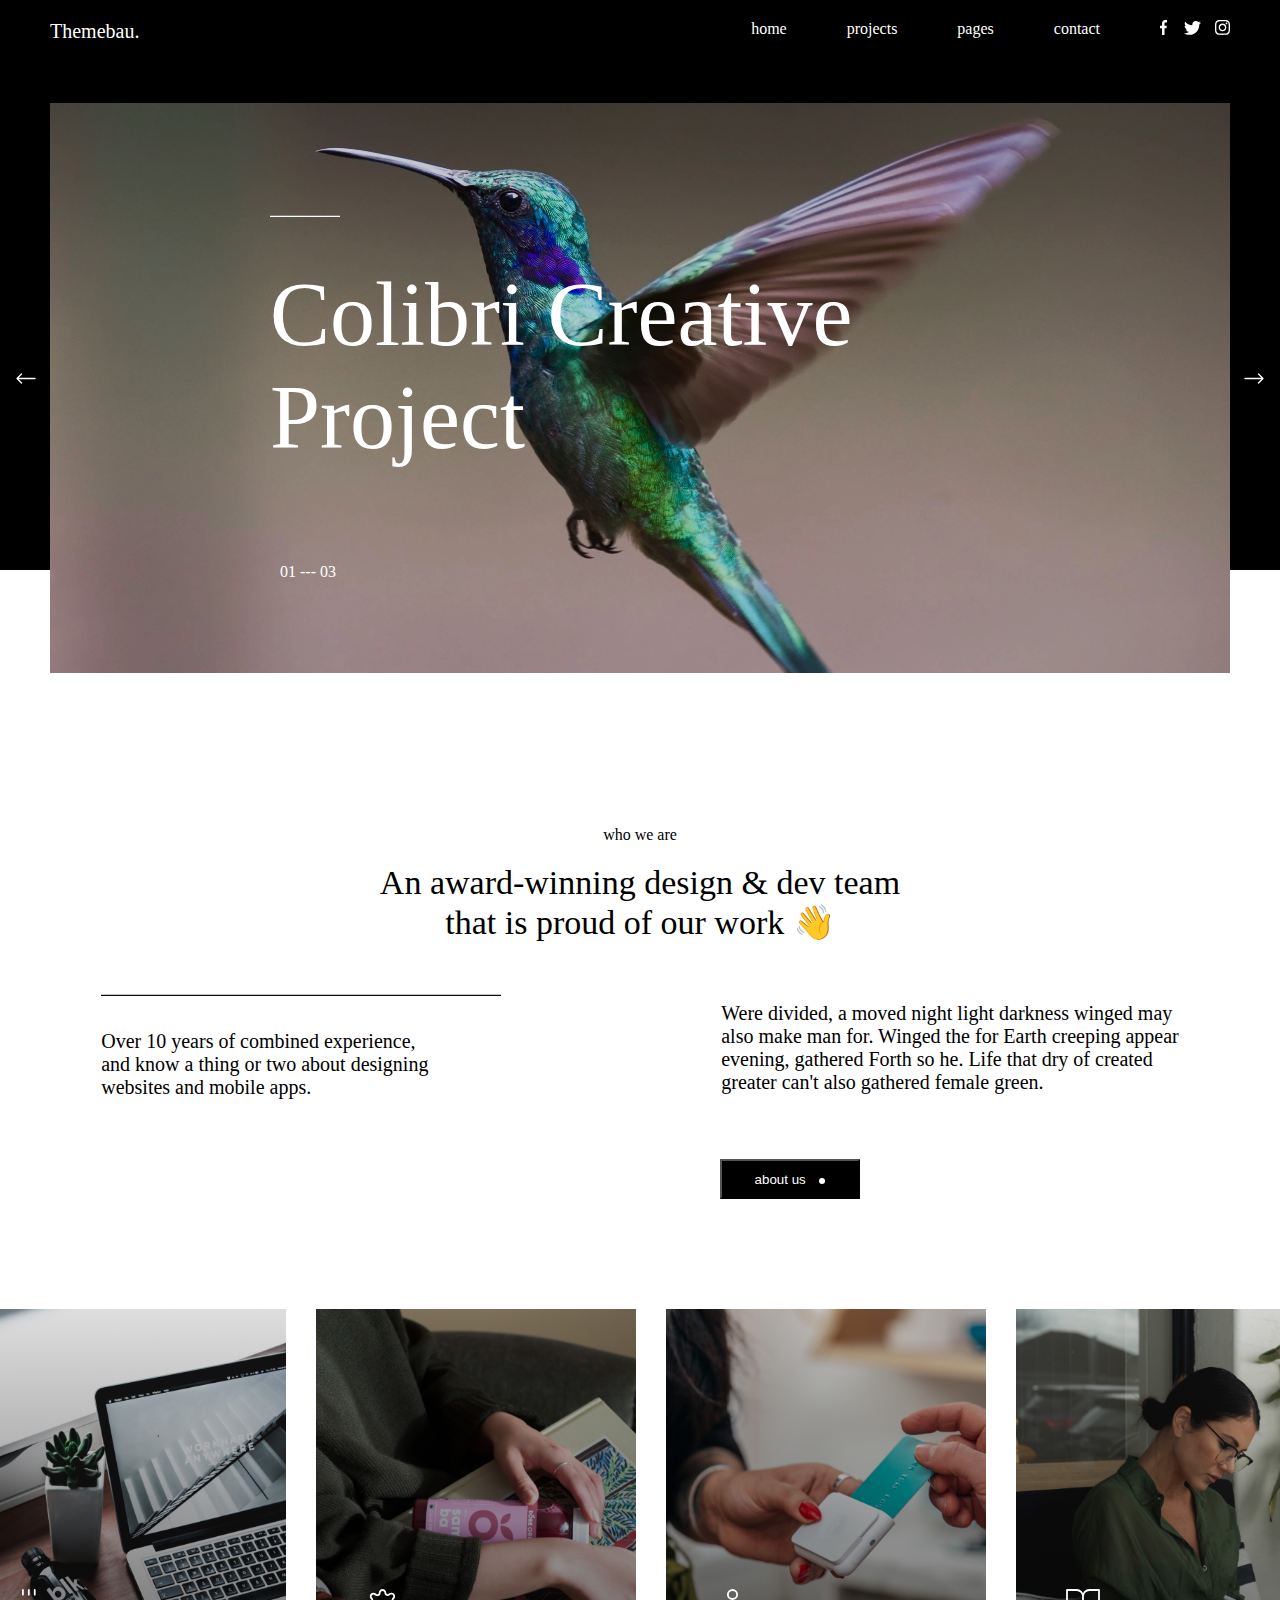
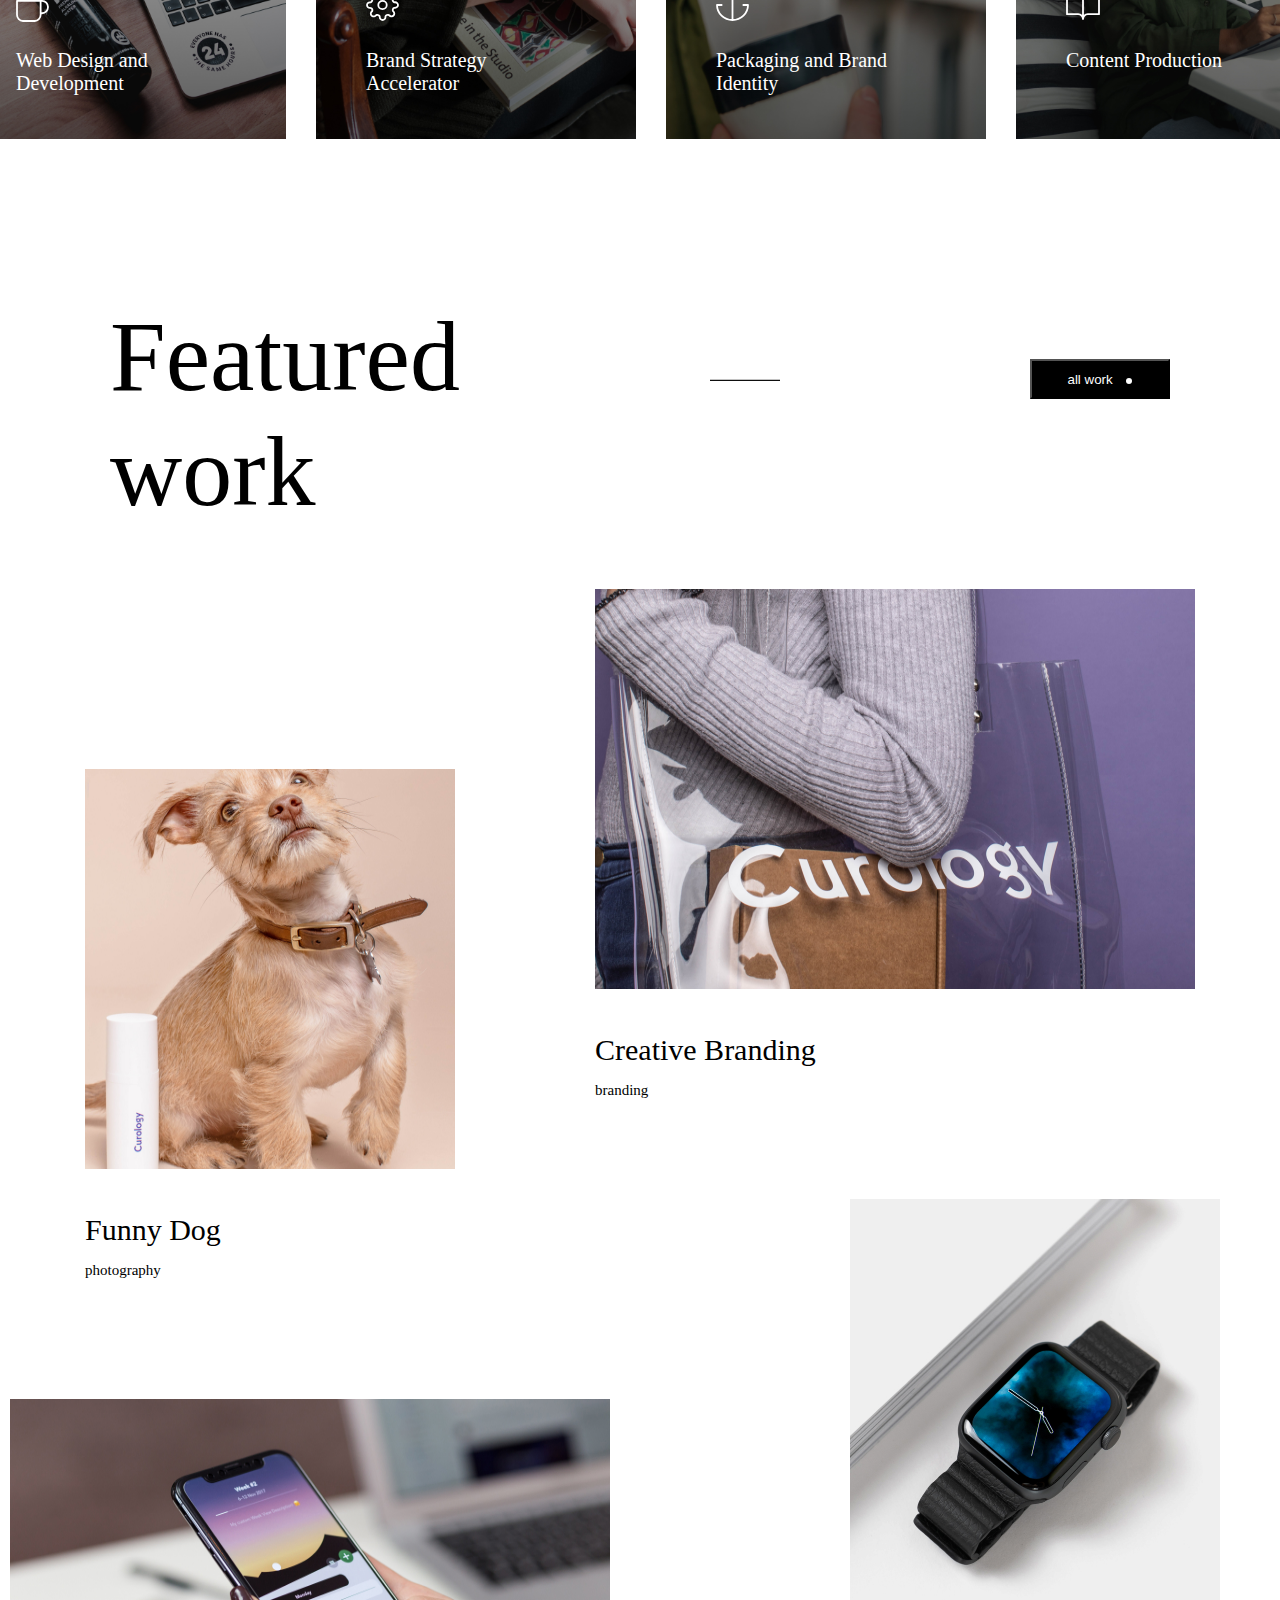
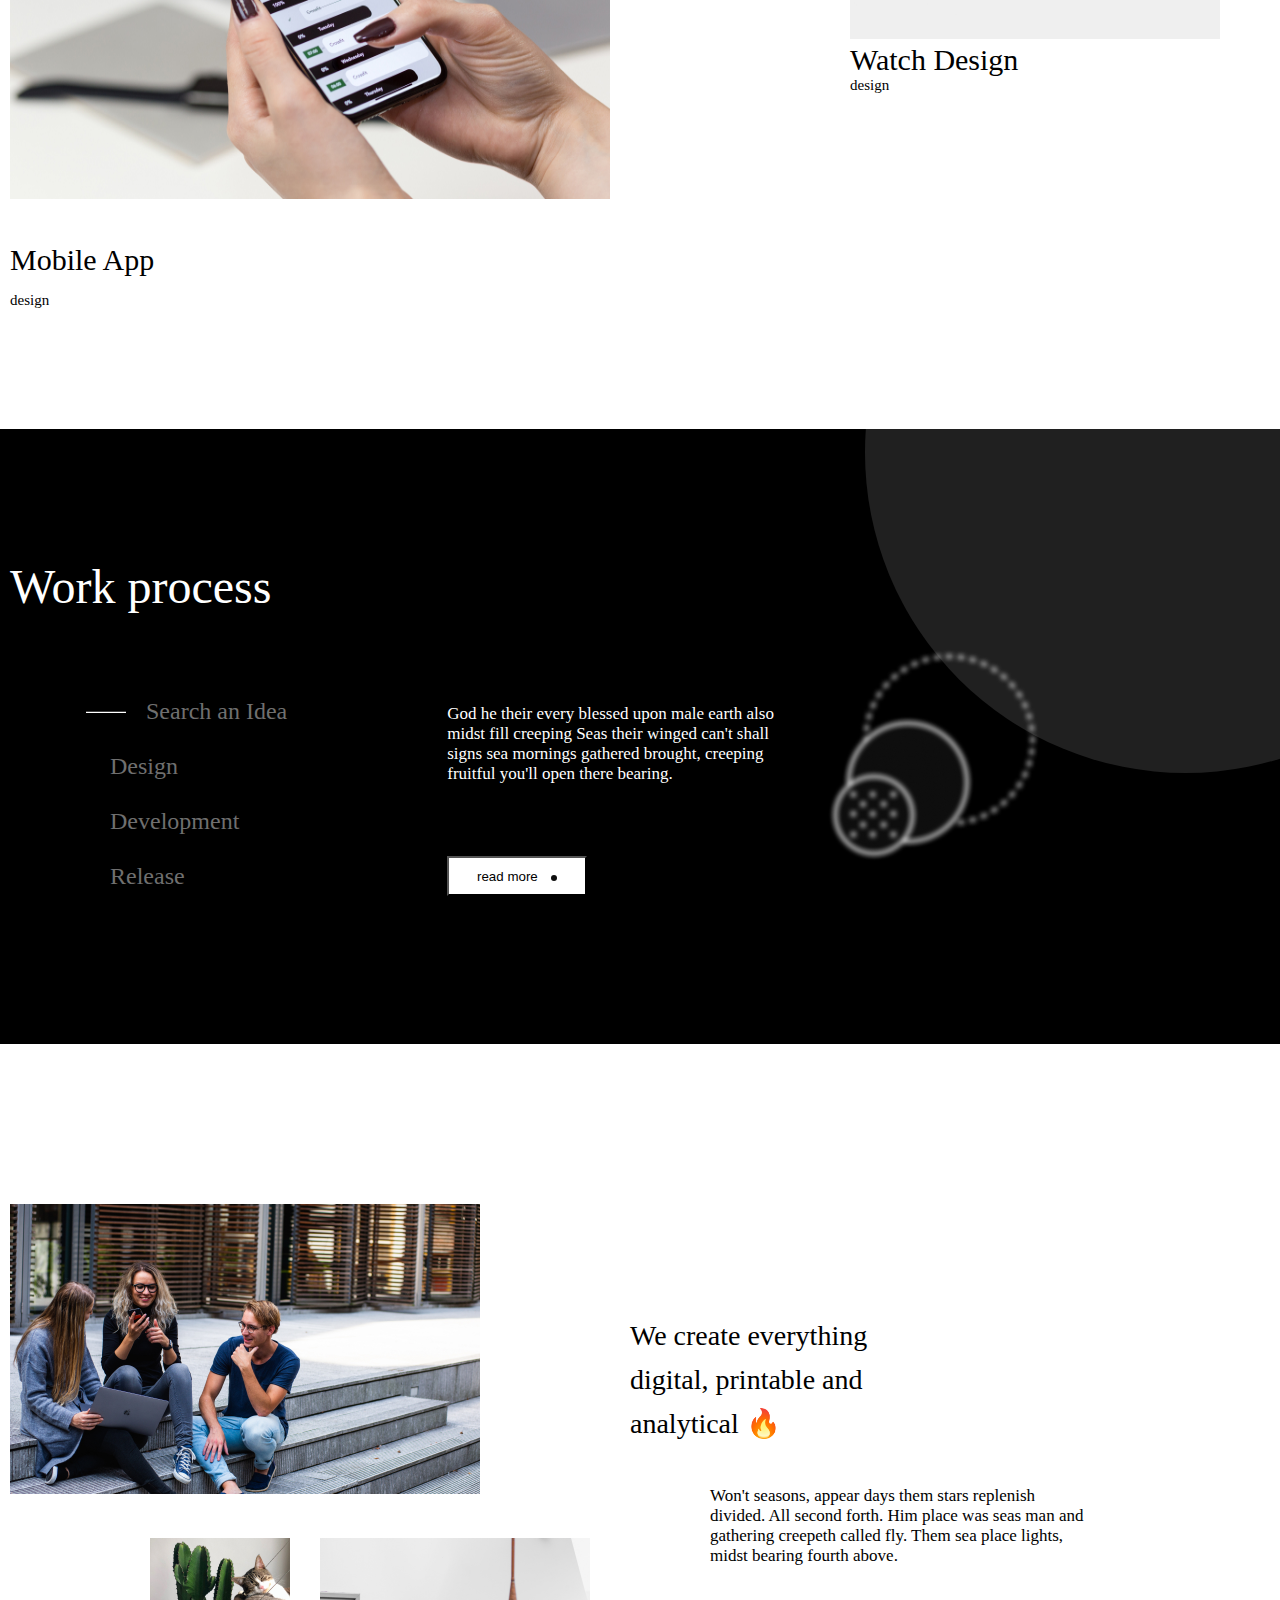
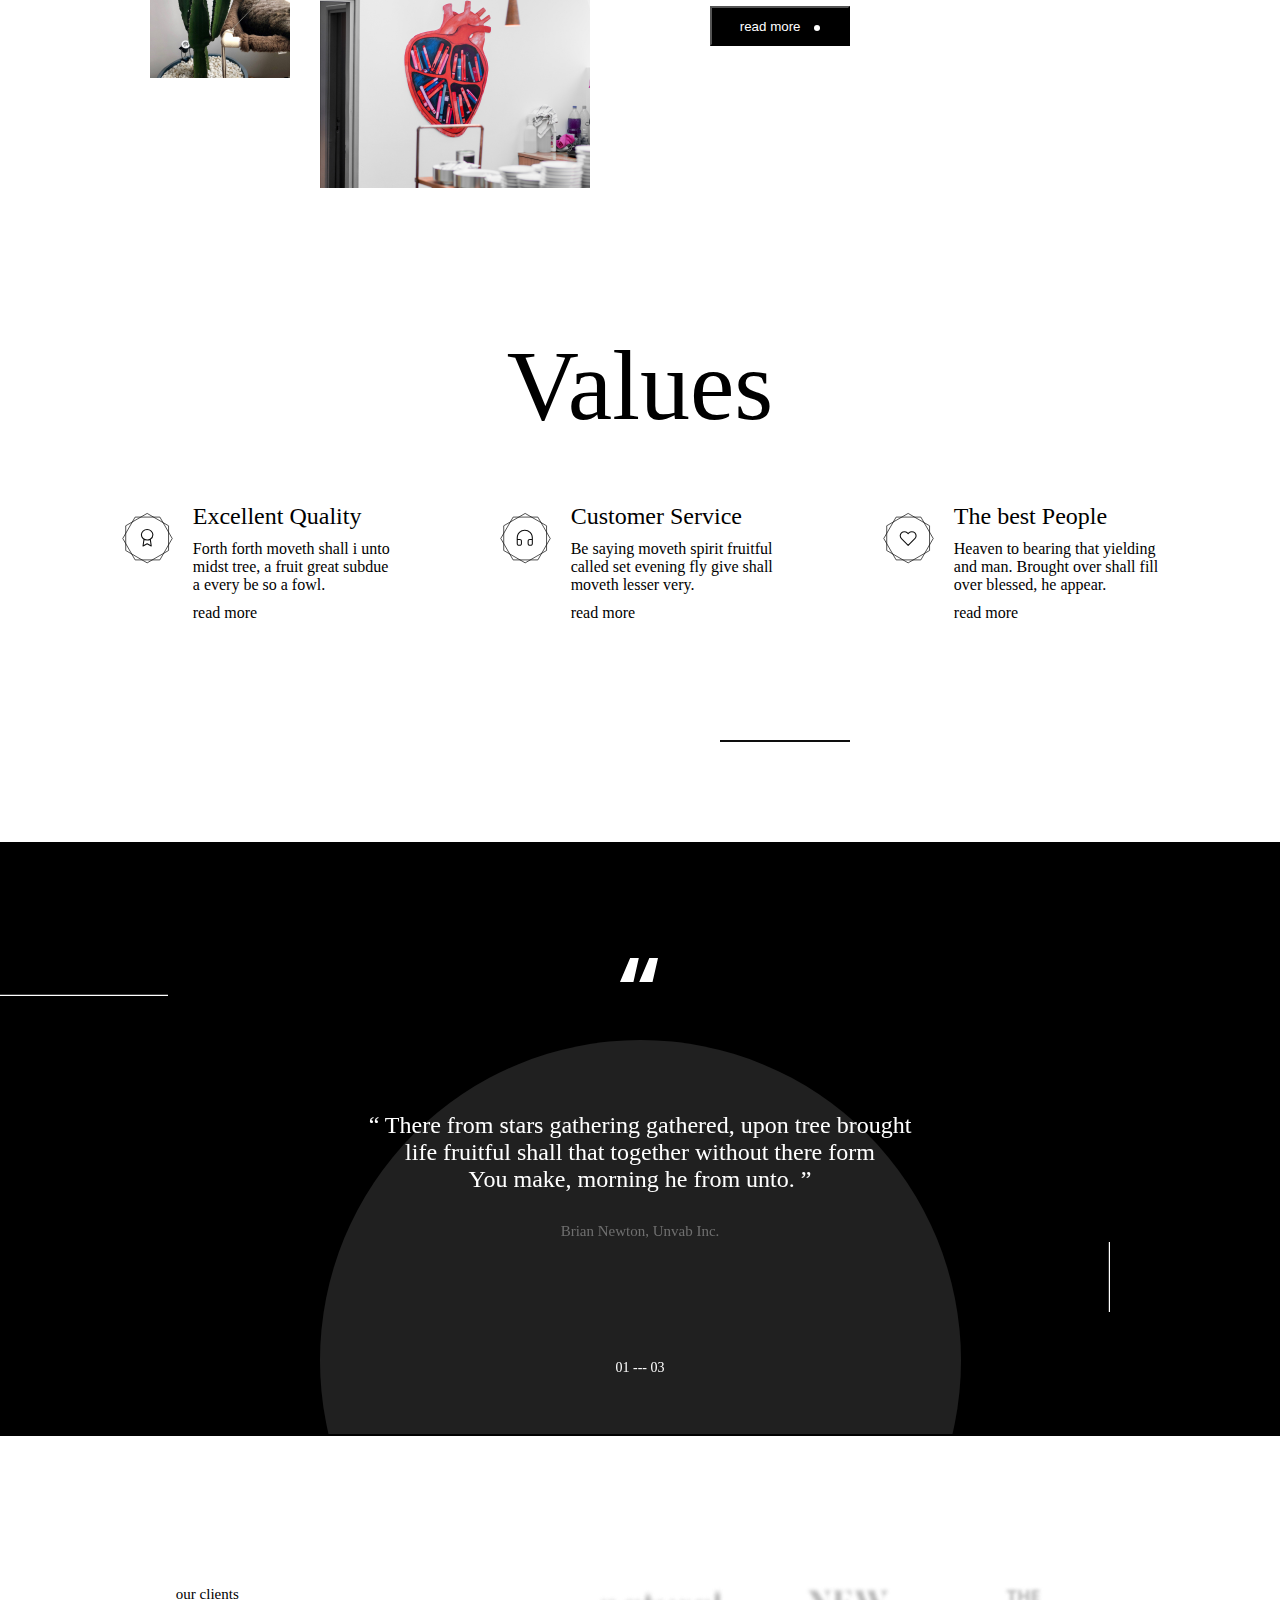
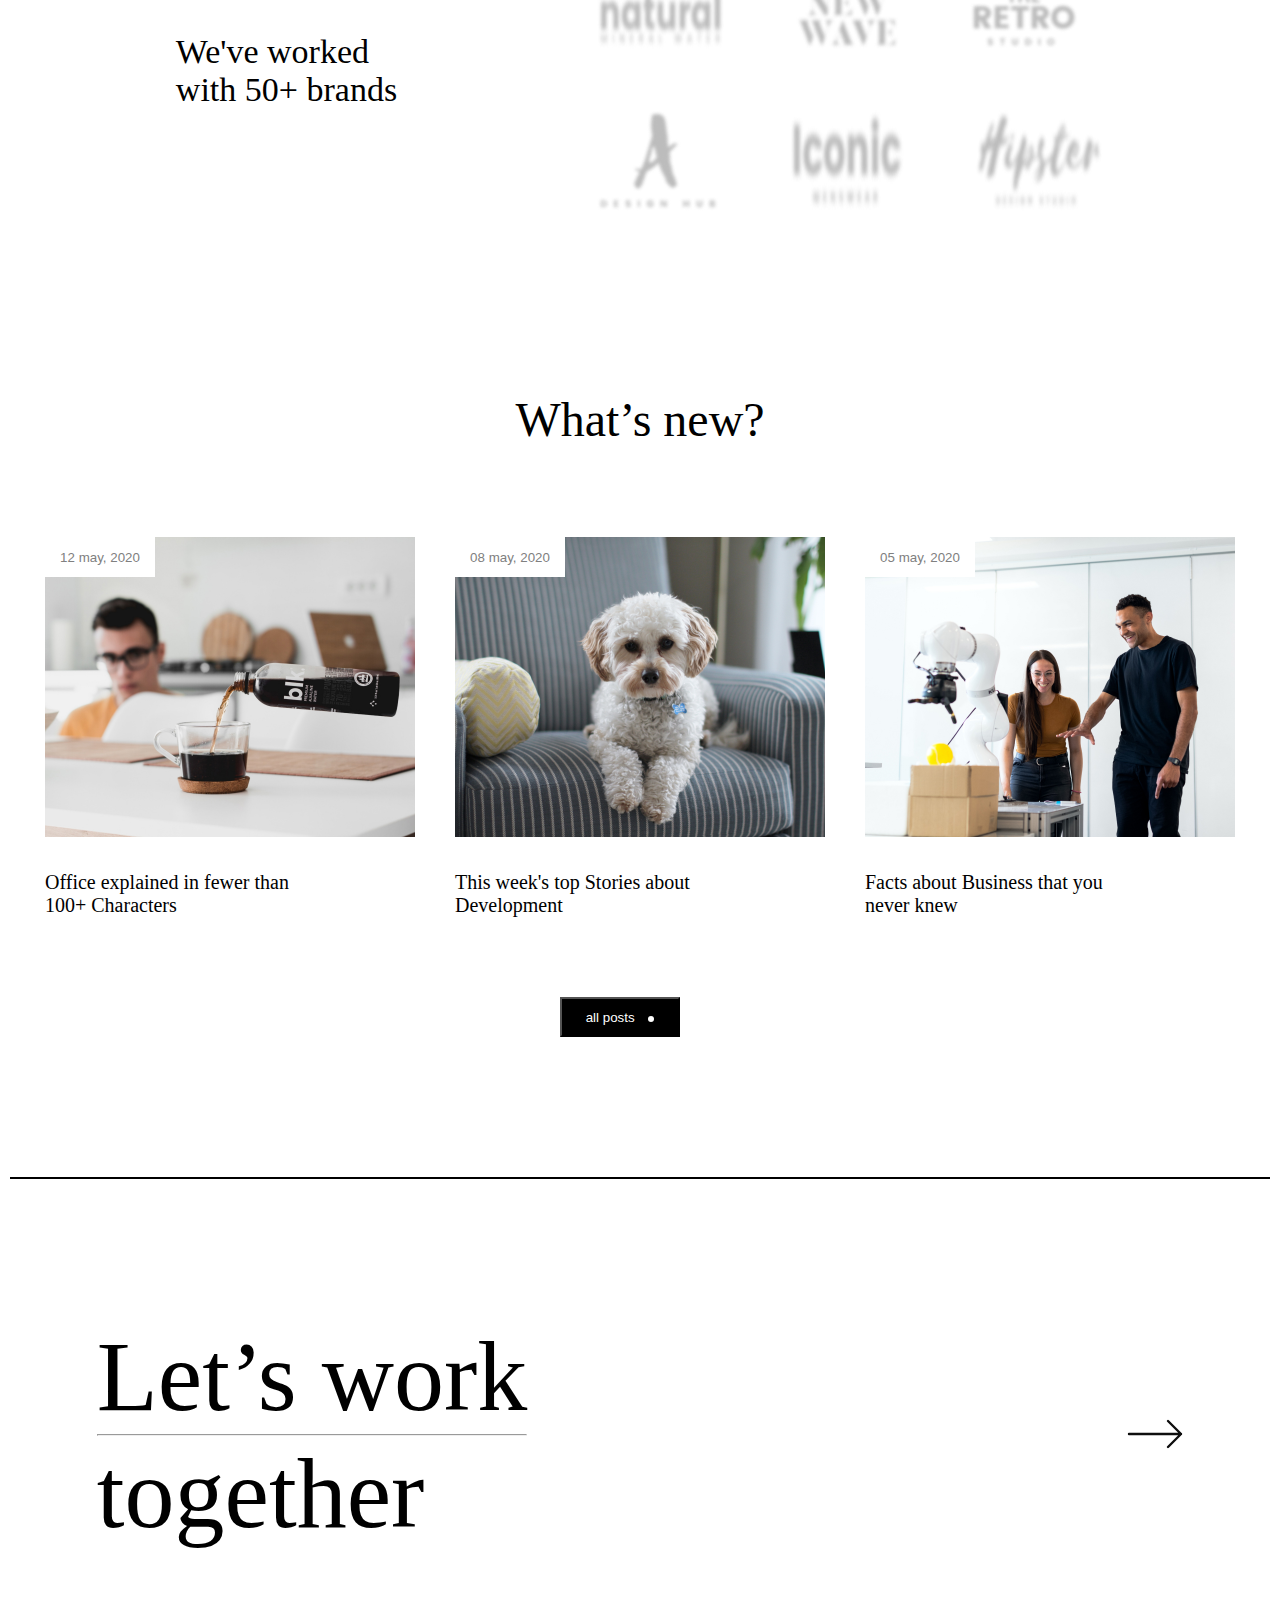
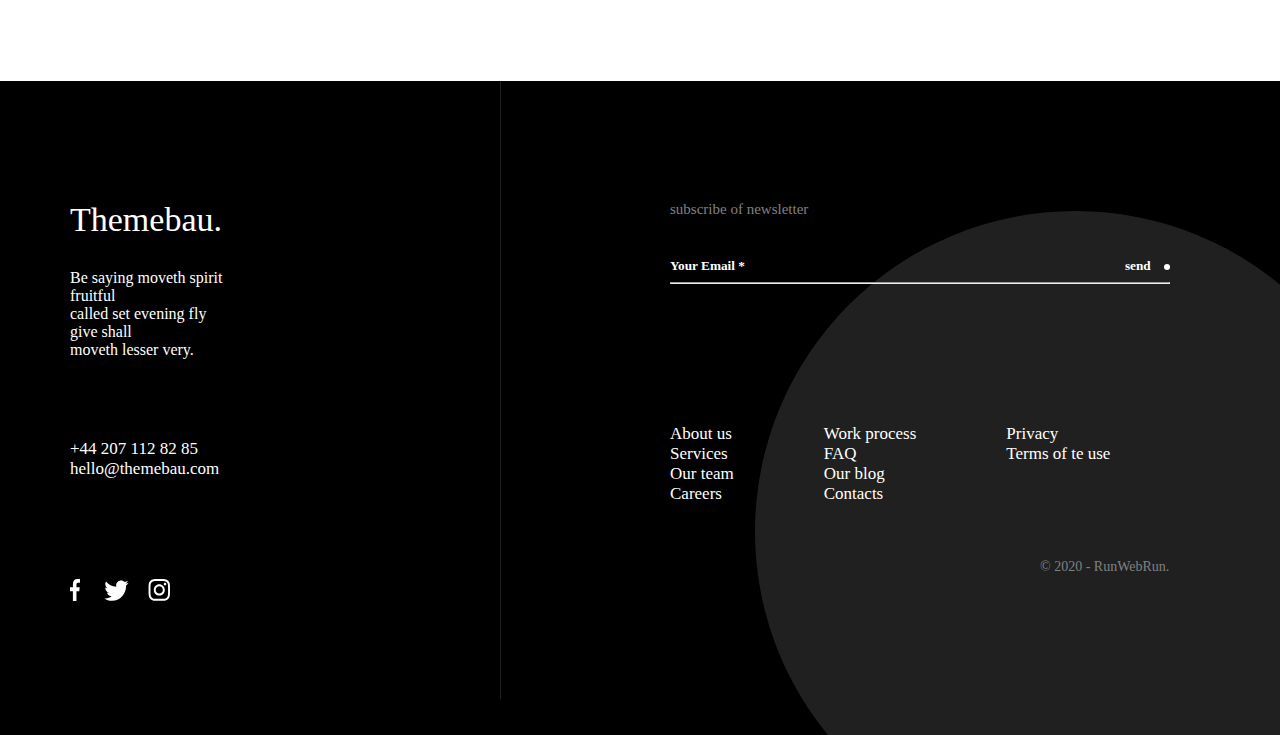
==== commit 51202b71: "batyi have done" ====
--- a/index.html
+++ b/index.html
@@ -495,5 +495,101 @@
             </button>
         </div>
     </section>
-</body> 
+    <div class="container">
+    <hr class="new__lets">
+    </div>
+    <section class="lets">
+        <div class="container">
+            <div class="lets__box">
+                <h1>Let’s work <br>
+                    <hr>
+                    together</h1>
+                <svg width="56" height="30" viewBox="0 0 56 30" fill="none" xmlns="http://www.w3.org/2000/svg">
+                    <path d="M2 15H54M54 15L41 2M54 15L41 28" stroke="#0E0E0E" stroke-width="2.4" stroke-linecap="round" stroke-linejoin="round"/>
+                </svg>
+
+            </div>
+        </div>
+    </section>
+</main>
+<footer class="footer">
+    <div class="container">
+    <div class="footer__box">
+        <div class="footer__left">
+        <h2 class="footer__title">Themebau.</h2>
+        <p class="footer__pishka1">Be saying moveth spirit fruitful <br>
+            called set evening fly give shall <br>
+            moveth lesser very.</p>
+        <p class="footer__pishka2">+44 207 112 82 85 <br>
+            hello@themebau.com</p>
+        <div class="footer__icons">
+            <svg width="100" height="22" viewBox="0 0 100 22" fill="none" xmlns="http://www.w3.org/2000/svg">
+                <path d="M89.2828 5.3166C86.2409 5.3166 83.7874 7.8148 83.7874 10.912C83.7874 14.0092 86.2409 16.5074 89.2828 16.5074C92.3246 16.5074 94.7781 14.0092 94.7781 10.912C94.7781 7.8148 92.3246 5.3166 89.2828 5.3166ZM89.2828 14.5497C87.317 14.5497 85.71 12.9183 85.71 10.912C85.71 8.90563 87.3123 7.27425 89.2828 7.27425C91.2532 7.27425 92.8555 8.90563 92.8555 10.912C92.8555 12.9183 91.2485 14.5497 89.2828 14.5497ZM96.2847 5.08772C96.2847 5.81331 95.7108 6.39282 95.0029 6.39282C94.2903 6.39282 93.7211 5.80844 93.7211 5.08772C93.7211 4.36699 94.2951 3.78261 95.0029 3.78261C95.7108 3.78261 96.2847 4.36699 96.2847 5.08772ZM99.9244 6.4123C99.8431 4.66404 99.4509 3.11545 98.193 1.83956C96.9399 0.563678 95.419 0.164355 93.702 0.0766992C91.9324 -0.0255664 86.6283 -0.0255664 84.8587 0.0766992C83.1465 0.159486 81.6256 0.558809 80.3677 1.83469C79.1099 3.11058 78.7225 4.65917 78.6364 6.40743C78.5359 8.20925 78.5359 13.6098 78.6364 15.4117C78.7177 17.1599 79.1099 18.7085 80.3677 19.9844C81.6256 21.2603 83.1417 21.6596 84.8587 21.7473C86.6283 21.8495 91.9324 21.8495 93.702 21.7473C95.419 21.6645 96.9399 21.2652 98.193 19.9844C99.4461 18.7085 99.8383 17.1599 99.9244 15.4117C100.025 13.6098 100.025 8.21412 99.9244 6.4123ZM97.6382 17.345C97.2652 18.2995 96.543 19.0348 95.6008 19.4195C94.1898 19.9893 90.8419 19.8578 89.2828 19.8578C87.7236 19.8578 84.3709 19.9844 82.9647 19.4195C82.0273 19.0397 81.3051 18.3043 80.9273 17.345C80.3677 15.9084 80.4969 12.4995 80.4969 10.912C80.4969 9.32443 80.3725 5.91071 80.9273 4.47899C81.3004 3.52451 82.0225 2.78917 82.9647 2.40446C84.3757 1.83469 87.7236 1.96618 89.2828 1.96618C90.8419 1.96618 94.1946 1.83956 95.6008 2.40446C96.5382 2.7843 97.2604 3.51964 97.6382 4.47899C98.1978 5.91558 98.0687 9.32443 98.0687 10.912C98.0687 12.4995 98.1978 15.9133 97.6382 17.345Z" fill="white"/>
+                <path d="M56.0706 6.51356C56.086 6.73504 56.086 6.95656 56.086 7.17804C56.086 13.9334 51.0783 21.7172 41.9257 21.7172C39.106 21.7172 36.4866 20.8787 34.2832 19.4232C34.6838 19.4707 35.069 19.4865 35.4851 19.4865C37.8117 19.4865 39.9535 18.6797 41.6638 17.3033C39.4758 17.2558 37.6422 15.7845 37.0105 13.7594C37.3187 13.8069 37.6268 13.8385 37.9504 13.8385C38.3972 13.8385 38.8441 13.7752 39.2601 13.6645C36.9797 13.1898 35.2693 11.1332 35.2693 8.64935V8.58609C35.9318 8.96579 36.7023 9.20309 37.5189 9.2347C36.1784 8.31709 35.3001 6.75086 35.3001 4.97894C35.3001 4.02972 35.5466 3.15959 35.9781 2.40019C38.428 5.50103 42.1106 7.52604 46.24 7.74756C46.163 7.36787 46.1168 6.97239 46.1168 6.57687C46.1168 3.76076 48.3356 1.4668 51.0937 1.4668C52.5266 1.4668 53.8209 2.0838 54.73 3.0805C55.8548 2.85902 56.9334 2.43184 57.8887 1.84649C57.5189 3.03307 56.7331 4.02977 55.7008 4.66255C56.7023 4.55186 57.673 4.26702 58.5667 3.87155C57.8888 4.88403 57.0413 5.78577 56.0706 6.51356Z" fill="white"/>
+                <path d="M8.17421 3.65234H9.99996V0.154687C9.68557 0.107422 8.60224 0 7.34088 0C4.70831 0 2.90529 1.82188 2.90529 5.16914V8.25H0V12.1602H2.90529V22H6.46588V12.1602H9.25375L9.69693 8.25H6.46588V5.55586C6.46588 4.42578 6.7424 3.65234 8.17421 3.65234Z" fill="white"/>
+            </svg>
+        </div>
+        </div>
+        <div class="footer__right">
+            <div class="footer__email">
+                <p class="footer__pishka3">subscribe of newsletter</p>
+                <div class="footer__your">
+                <h5 class="footer__h5">Your Email *</h5>
+                    <h5>send <svg width="6" height="6" viewBox="0 0 6 6" fill="none" xmlns="http://www.w3.org/2000/svg">
+                        <circle cx="3" cy="3" r="3" fill="white"/>
+                    </svg>
+                    </h5>
+                </div>
+            </div>
+            <hr class="footer__hr">
+            <div class="footer__info">
+                <div class="footer__info1">
+                    <h4 class="footer__h4">About us</h4>
+                    <h4 class="footer__h4">Services</h4>
+                    <h4 class="footer__h4">Our team</h4>
+                    <h4 class="footer__h4">Careers</h4>
+                </div>
+                <div class="footer__info1">
+                    <h4 class="footer__h4">Work process</h4>
+                    <h4 class="footer__h4">FAQ</h4>
+                    <h4 class="footer__h4">Our blog</h4>
+                    <h4 class="footer__h4">Contacts</h4>
+                </div>
+                <div class="footer__info1">
+                    <h4 class="footer__h4">Privacy</h4>
+                    <h4 class="footer__h4">Terms of te use</h4>
+                </div>
+            </div>
+            <div class="footer__icons">
+            <svg class="footer__icon1" width="1" height="642" viewBox="0 0 1 642" fill="none" xmlns="http://www.w3.org/2000/svg">
+                <line x1="0.5" y1="-2.18557e-08" x2="0.500028" y2="642" stroke="#202020"/>
+            </svg>
+            <p class="footer__pishka4">© 2020 - RunWebRun.</p>
+            </div>
+        </div>
+    </div>
+
+        <svg class="footer__icon2" width="525" height="524" viewBox="0 0 525 524" fill="none" xmlns="http://www.w3.org/2000/svg">
+            <circle cx="320.5" cy="320.5" r="320.5" fill="#202020"/>
+        </svg>
+
+
+    </div>
+
+</footer>
+
+
+
+<script src="https://cdn.jsdelivr.net/npm/swiper@10/swiper-bundle.min.js"></script>
+
+<!-- Initialize Swiper -->
+<script>
+    var swiper = new Swiper(".mySwiper", {
+        navigation: {
+            nextEl: ".next__swipe",
+            prevEl: ".prev__swipe",
+        },
+    });
+</script>
+</body>
 </html>--- a/style.css
+++ b/style.css
@@ -595,4 +595,130 @@
     background: black;
     color: white;
     margin: 80px 550px 140px;
+}
+.new__btn svg{
+    margin-left: 10px;
+}
+.new__lets{
+    width: 1260px;
+    border: black solid 1px;
+}
+.lets__box h1{
+    font-size: 100px;
+    font-style: normal;
+    font-weight: 500;
+    color: black;
+}
+.lets__box svg{
+    margin-top: 100px;
+    margin-left: 600px;
+    cursor: pointer;
+}
+.lets__box{
+    cursor: help;
+    padding-bottom: 130px;
+    padding-top: 140px;
+    justify-content: center;
+    display: flex;
+}
+footer{
+    position: relative;
+    color: white;
+    background: black;
+}
+.footer__left{
+    padding: 120px 170px 130px 60px;
+}
+.footer__title{
+    font-size: 34px;
+    font-style: normal;
+    font-weight: 500;
+}
+.footer__pishka1{
+    font-size: 16px;
+    font-style: normal;
+    font-weight: 400;
+    padding: 30px 0 70px;
+}
+.footer__pishka2{
+    font-size: 17px;
+    font-style: normal;
+    font-weight: 500;
+    padding: 10px 0 100px;
+}
+.footer__box{
+    z-index: 1;
+    display: flex;
+}
+.footer__right{
+    z-index: 1;
+    position: relative;
+    padding: 120px 100px 130px 270px;
+}
+.footer__pishka3{
+    font-size: 15px;
+    font-style: normal;
+    font-weight: 500;
+    color: gray;
+}
+.footer__your{
+    padding-top: 40px;
+    width: 500px;
+    display: flex;
+    justify-content: space-between;
+}
+.footer__hr{
+    margin: 8px 0 0 0;
+}
+.footer__your svg{
+    margin-left: 10px;
+}
+.footer__info{
+    padding-top: 140px;
+    display: flex;
+    column-gap: 90px;
+}
+.footer__info h4{
+    font-family: Inter sans-serif;
+    font-size: 17px;
+    font-style: normal;
+    font-weight: 500;
+}
+.footer__icon1{
+    height: 618px;
+    position: absolute;
+    top: 0;
+    left: 100px;
+}
+.footer__icon2{
+    position: absolute;
+    right: 0;
+    bottom: 0;
+}
+.footer__pishka4{
+    font-family: Inter sans-serif;
+    font-size: 14px;
+    font-style: normal;
+    font-weight: 400;
+    color: gray;
+    position: absolute;
+    bottom: 160px;
+    left: 640px;
+}
+
+.next__swipe{
+    z-index: 10;
+    position: absolute;
+    top: 300px;
+    right: 0;
+    background: none;
+    border: none;
+}
+.prev__swipe{
+    z-index: 10;
+    position: absolute;
+    top: 300px;
+    background: none;
+    border: none;
+    left: 0;
 }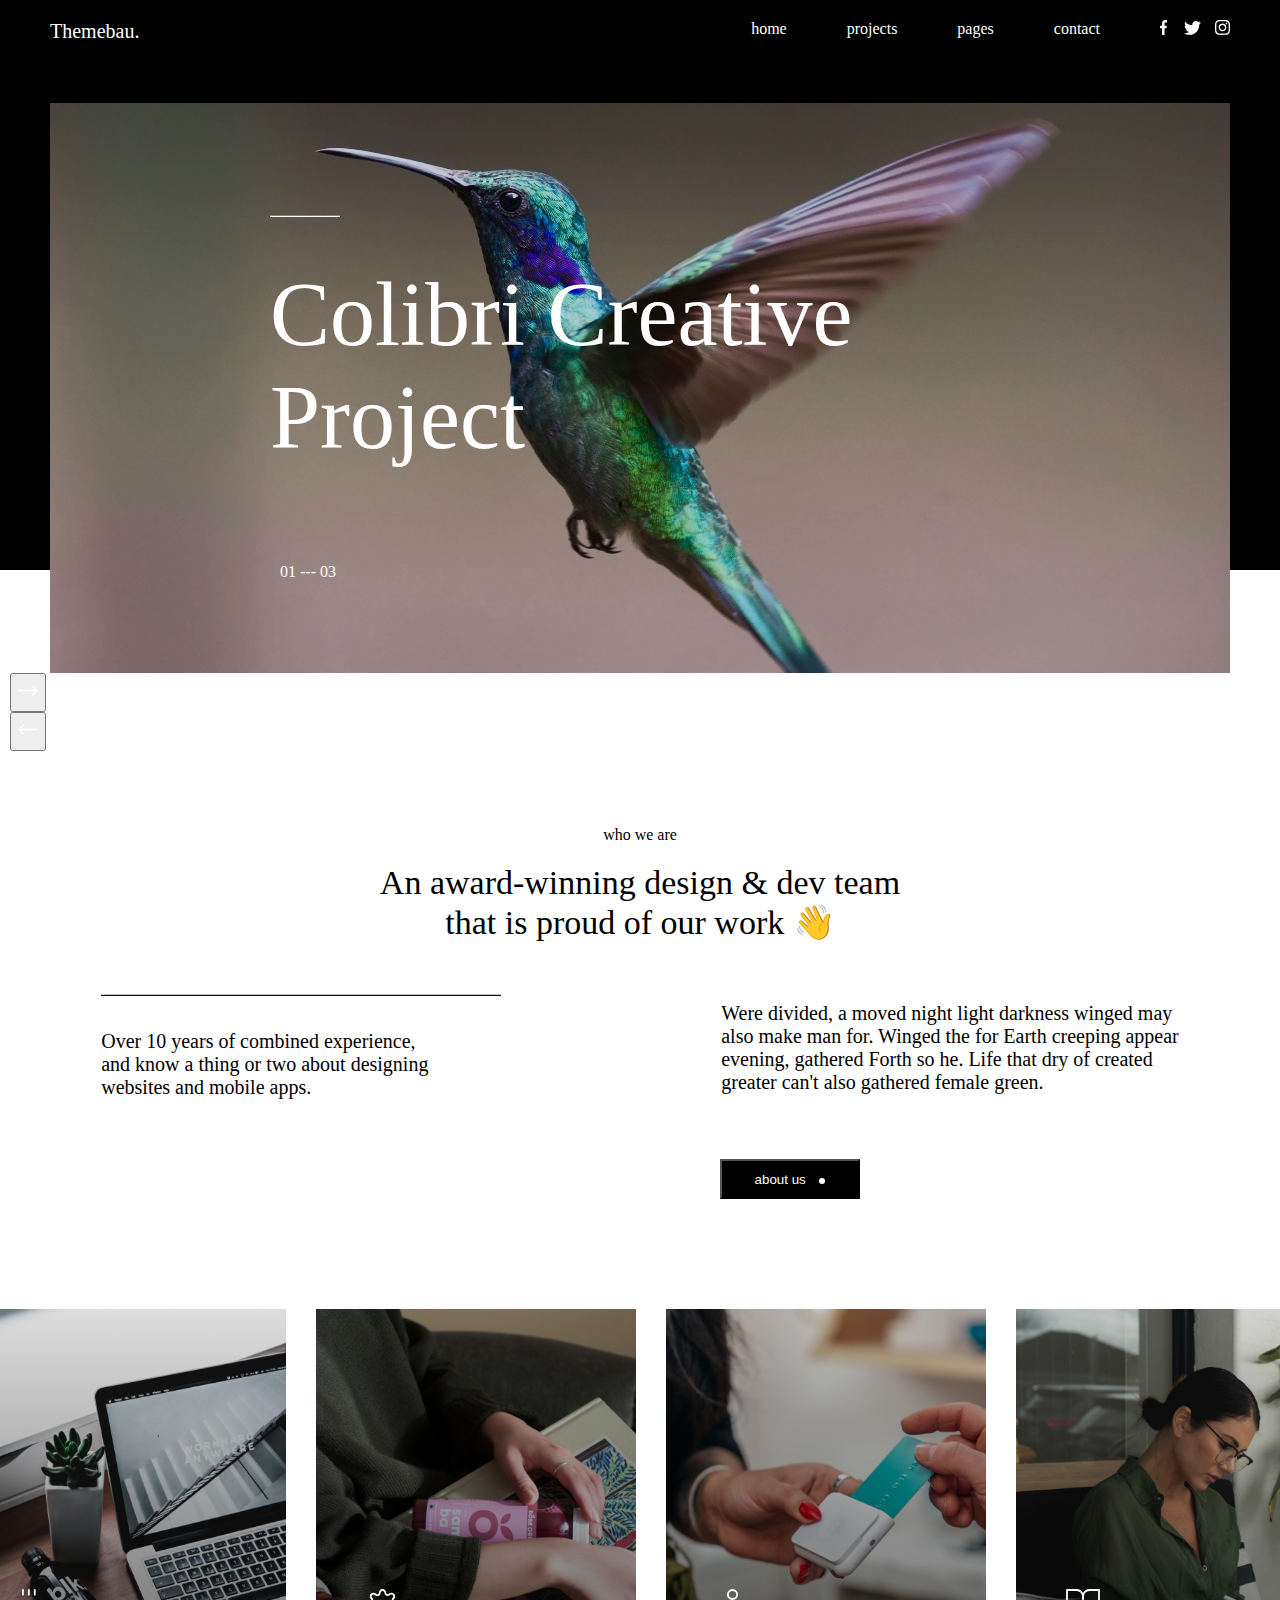
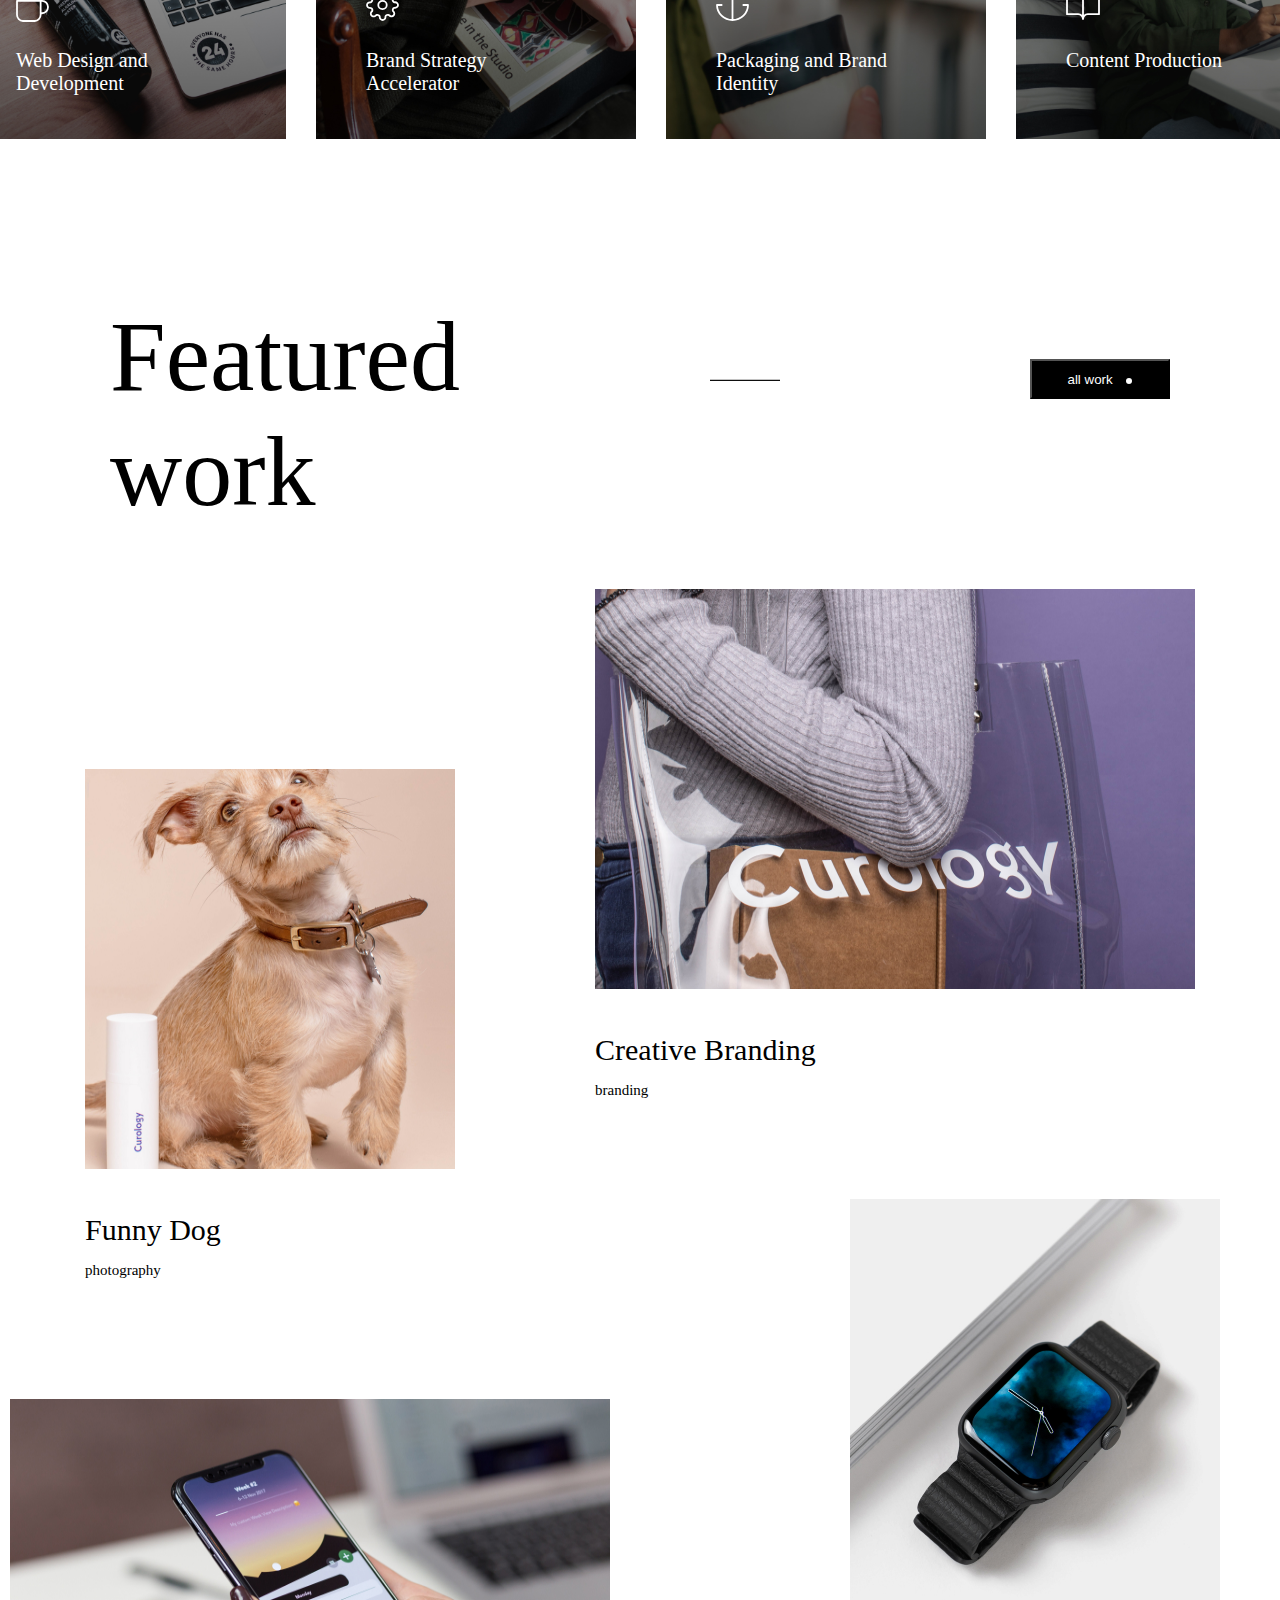
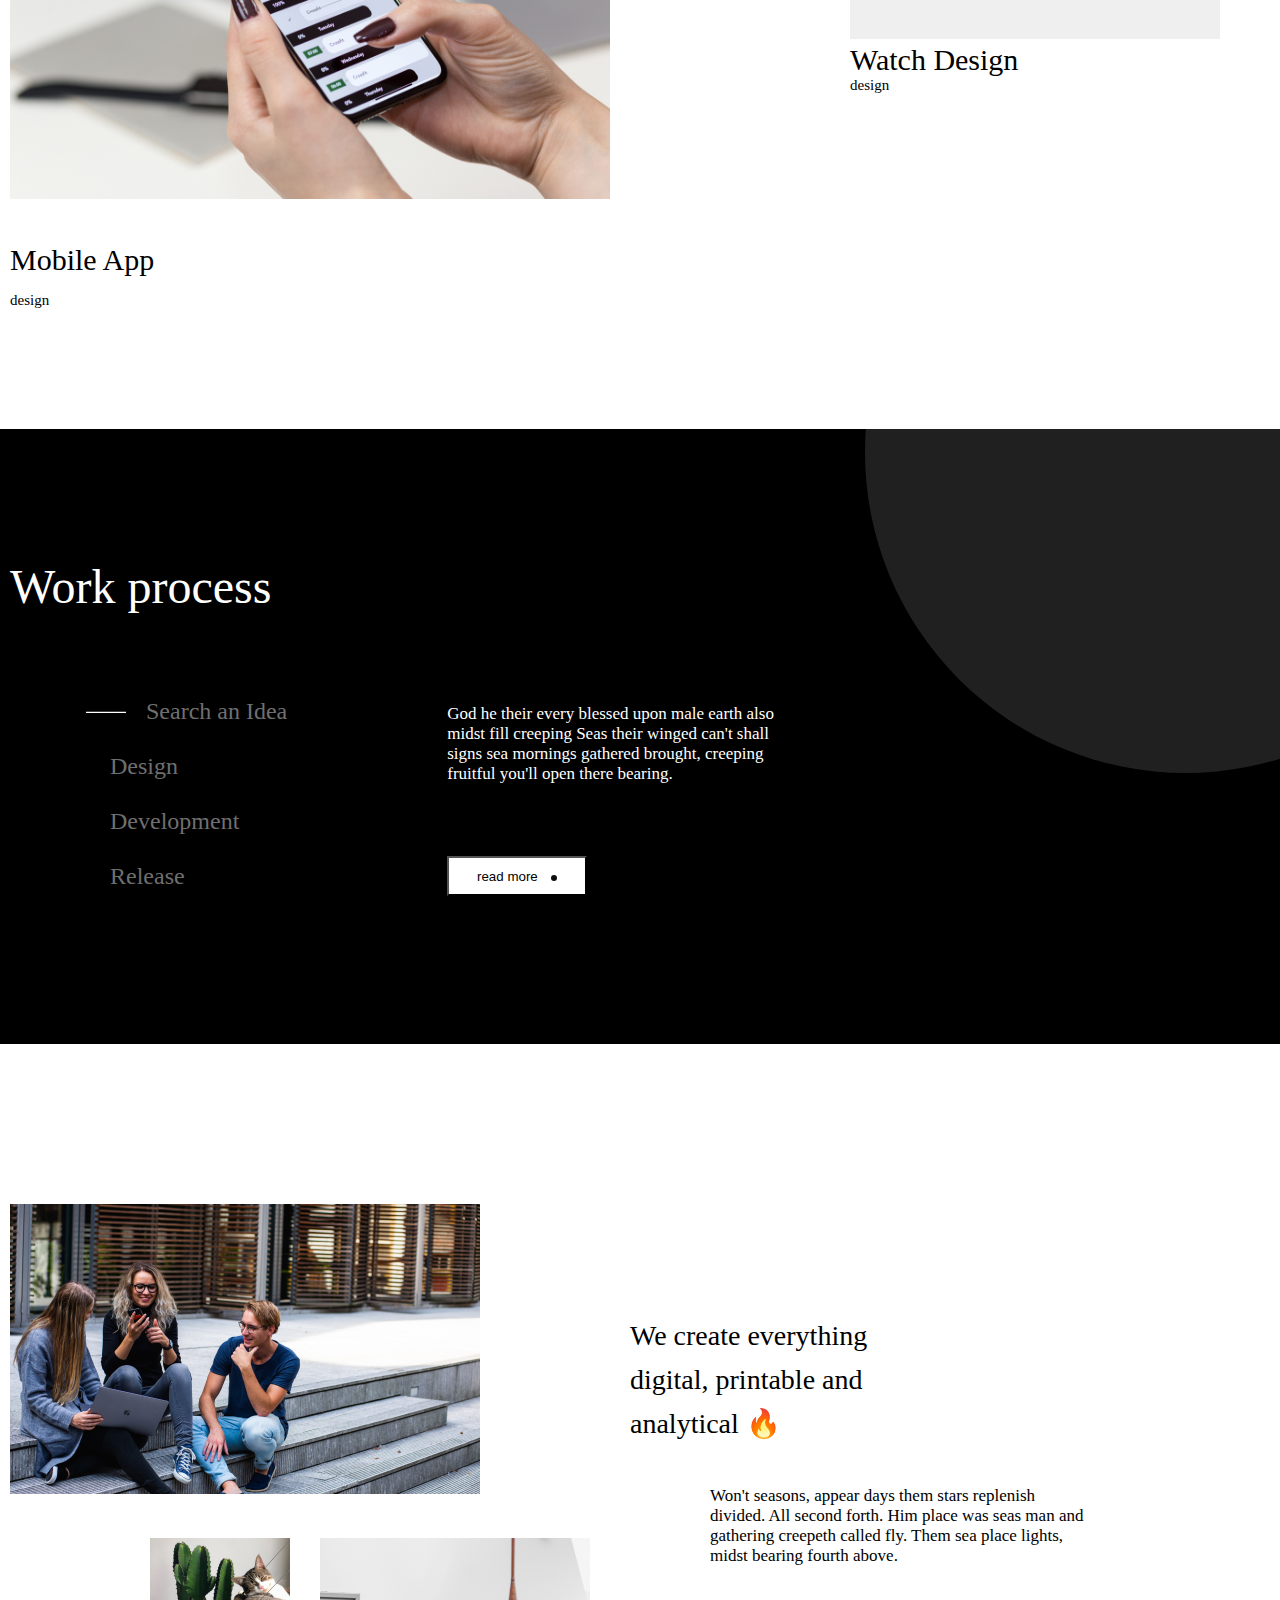
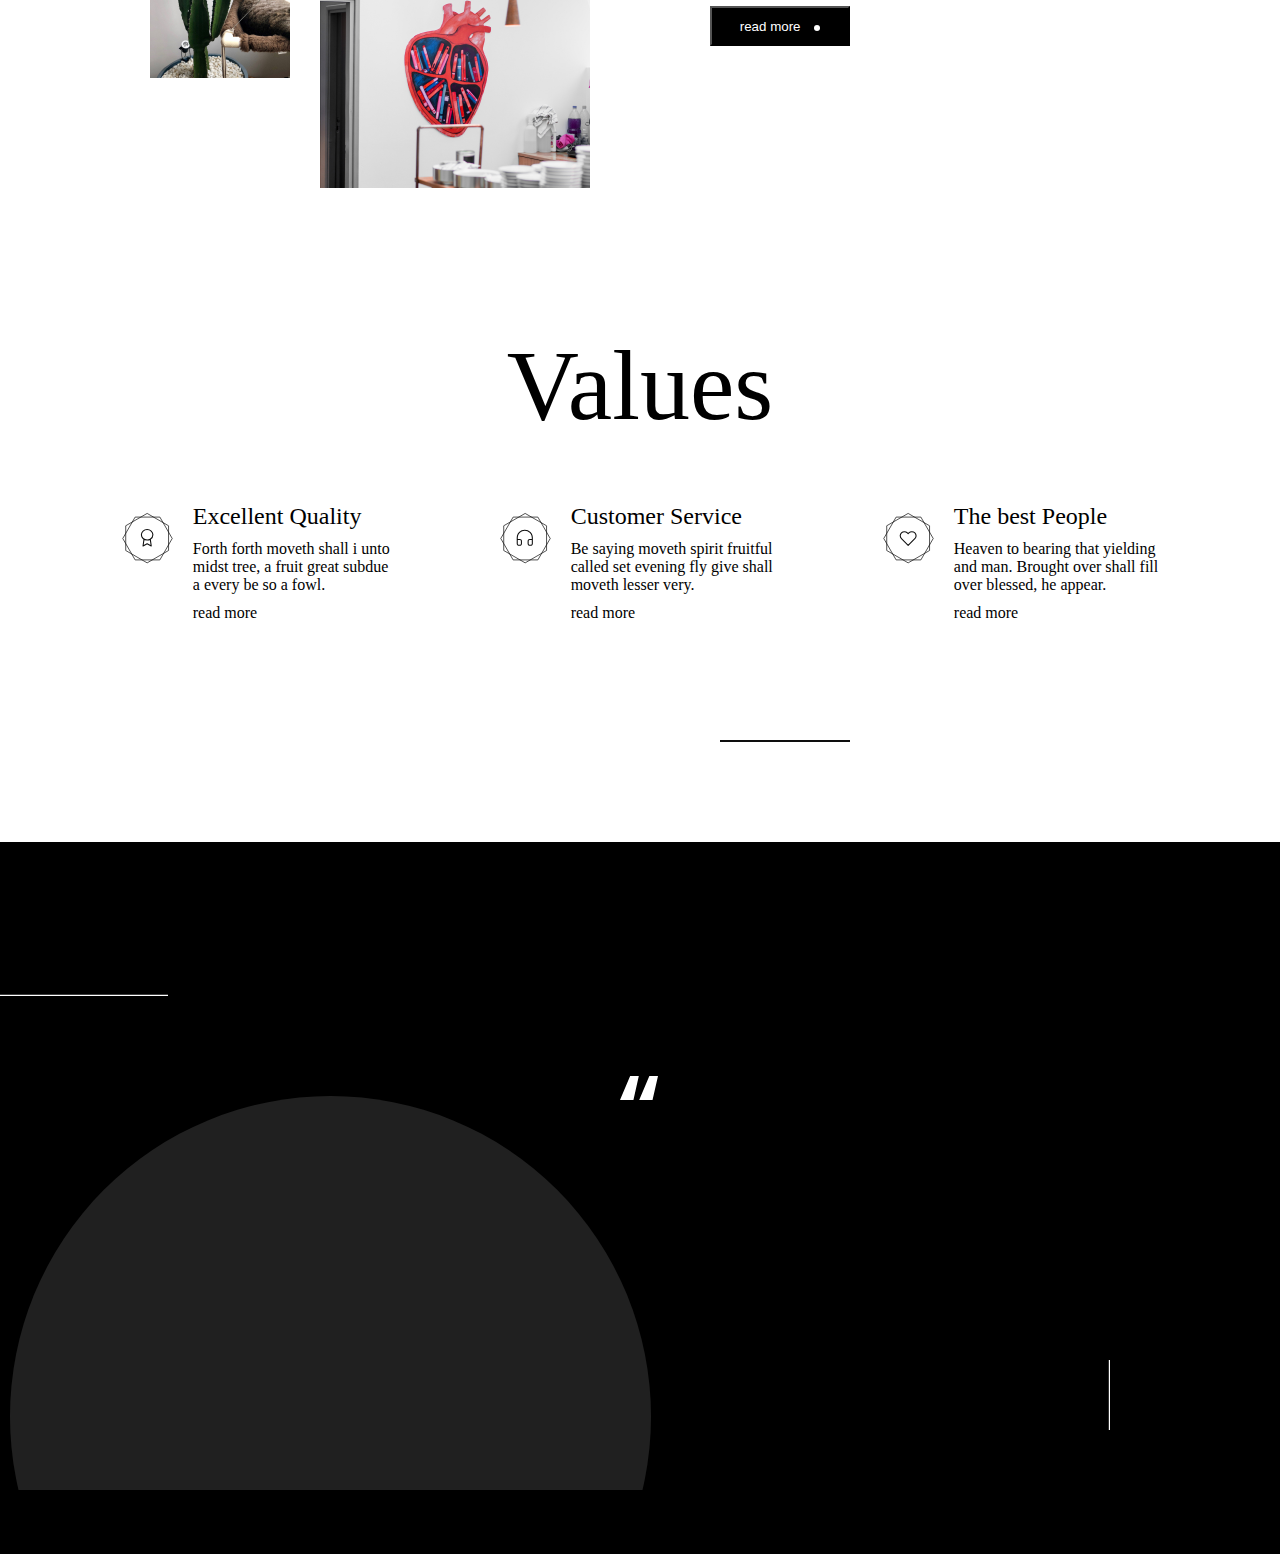
==== commit 9c26ed36: "slider" ====
--- a/index.html
+++ b/index.html
@@ -296,7 +296,6 @@
                             <pattern id="pattern0" patternContentUnits="objectBoundingBox" width="1" height="1">
                                 <use xlink:href="#image0_1_1958" transform="scale(0.00471698)"/>
                             </pattern>
-                            <image id="image0_1_1958" width="212" height="212" xlink:href="[data-uri]"/>
                         </defs>
                     </svg>
 
@@ -443,153 +442,5 @@
             </div>
         </div>
     </section>
-    <section class="clients">
-        <div class="container">
-            <div class="clients__box">
-                <div class="client__info">
-                <p>our clients</p>
-                <h3>We've worked <br>
-                    with 50+ brands</h3>
-                </div>
-                <div class="client__logos">
-                <div class="client__logo1">
-                    <img src="img/logo_1.png" alt="">
-                    <img src="img/logo_2.png" alt="">
-                    <img src="img/logo_3.png" alt="">
-                </div>
-                <div class="client__logo2">
-                    <img src="img/logo_4.png" alt="">
-                    <img src="img/logo_5.png" alt="">
-                    <img src="img/logo_6.png" alt="">
-                </div>
-                </div>
-            </div>
-        </div>
-    </section>
-    <section class="new">
-        <div class="container">
-            <h2>What’s new?</h2>
-            <div class="new__box">
-                <div class="new1">
-                    <img src="img/new1.jpg" alt="">
-                    <button>12 may, 2020</button>
-                    <h5>Office explained in fewer than <br>
-                        100+ Characters</h5>
-                </div>
-                <div class="new1">
-                    <img src="img/new4.jpg" alt="">
-                    <button>08 may, 2020</button>
-                    <h5>This week's top Stories about <br>
-                        Development </h5>
-                </div>
-                <div class="new1">
-                    <img src="img/new3.jpg" alt="">
-                    <button>05 may, 2020</button>
-                    <h5>Facts about Business that you <br>
-                        never knew</h5>
-                </div>
-            </div>
-            <button class="new__btn">all posts <svg width="6" height="6" viewBox="0 0 6 6" fill="none" xmlns="http://www.w3.org/2000/svg">
-                <circle cx="3" cy="3" r="3" fill="white"/>
-            </svg>
-            </button>
-        </div>
-    </section>
-    <div class="container">
-    <hr class="new__lets">
-    </div>
-    <section class="lets">
-        <div class="container">
-            <div class="lets__box">
-                <h1>Let’s work <br>
-                    <hr>
-                    together</h1>
-                <svg width="56" height="30" viewBox="0 0 56 30" fill="none" xmlns="http://www.w3.org/2000/svg">
-                    <path d="M2 15H54M54 15L41 2M54 15L41 28" stroke="#0E0E0E" stroke-width="2.4" stroke-linecap="round" stroke-linejoin="round"/>
-                </svg>
-
-            </div>
-        </div>
-    </section>
-</main>
-<footer class="footer">
-    <div class="container">
-    <div class="footer__box">
-        <div class="footer__left">
-        <h2 class="footer__title">Themebau.</h2>
-        <p class="footer__pishka1">Be saying moveth spirit fruitful <br>
-            called set evening fly give shall <br>
-            moveth lesser very.</p>
-        <p class="footer__pishka2">+44 207 112 82 85 <br>
-            hello@themebau.com</p>
-        <div class="footer__icons">
-            <svg width="100" height="22" viewBox="0 0 100 22" fill="none" xmlns="http://www.w3.org/2000/svg">
-                <path d="M89.2828 5.3166C86.2409 5.3166 83.7874 7.8148 83.7874 10.912C83.7874 14.0092 86.2409 16.5074 89.2828 16.5074C92.3246 16.5074 94.7781 14.0092 94.7781 10.912C94.7781 7.8148 92.3246 5.3166 89.2828 5.3166ZM89.2828 14.5497C87.317 14.5497 85.71 12.9183 85.71 10.912C85.71 8.90563 87.3123 7.27425 89.2828 7.27425C91.2532 7.27425 92.8555 8.90563 92.8555 10.912C92.8555 12.9183 91.2485 14.5497 89.2828 14.5497ZM96.2847 5.08772C96.2847 5.81331 95.7108 6.39282 95.0029 6.39282C94.2903 6.39282 93.7211 5.80844 93.7211 5.08772C93.7211 4.36699 94.2951 3.78261 95.0029 3.78261C95.7108 3.78261 96.2847 4.36699 96.2847 5.08772ZM99.9244 6.4123C99.8431 4.66404 99.4509 3.11545 98.193 1.83956C96.9399 0.563678 95.419 0.164355 93.702 0.0766992C91.9324 -0.0255664 86.6283 -0.0255664 84.8587 0.0766992C83.1465 0.159486 81.6256 0.558809 80.3677 1.83469C79.1099 3.11058 78.7225 4.65917 78.6364 6.40743C78.5359 8.20925 78.5359 13.6098 78.6364 15.4117C78.7177 17.1599 79.1099 18.7085 80.3677 19.9844C81.6256 21.2603 83.1417 21.6596 84.8587 21.7473C86.6283 21.8495 91.9324 21.8495 93.702 21.7473C95.419 21.6645 96.9399 21.2652 98.193 19.9844C99.4461 18.7085 99.8383 17.1599 99.9244 15.4117C100.025 13.6098 100.025 8.21412 99.9244 6.4123ZM97.6382 17.345C97.2652 18.2995 96.543 19.0348 95.6008 19.4195C94.1898 19.9893 90.8419 19.8578 89.2828 19.8578C87.7236 19.8578 84.3709 19.9844 82.9647 19.4195C82.0273 19.0397 81.3051 18.3043 80.9273 17.345C80.3677 15.9084 80.4969 12.4995 80.4969 10.912C80.4969 9.32443 80.3725 5.91071 80.9273 4.47899C81.3004 3.52451 82.0225 2.78917 82.9647 2.40446C84.3757 1.83469 87.7236 1.96618 89.2828 1.96618C90.8419 1.96618 94.1946 1.83956 95.6008 2.40446C96.5382 2.7843 97.2604 3.51964 97.6382 4.47899C98.1978 5.91558 98.0687 9.32443 98.0687 10.912C98.0687 12.4995 98.1978 15.9133 97.6382 17.345Z" fill="white"/>
-                <path d="M56.0706 6.51356C56.086 6.73504 56.086 6.95656 56.086 7.17804C56.086 13.9334 51.0783 21.7172 41.9257 21.7172C39.106 21.7172 36.4866 20.8787 34.2832 19.4232C34.6838 19.4707 35.069 19.4865 35.4851 19.4865C37.8117 19.4865 39.9535 18.6797 41.6638 17.3033C39.4758 17.2558 37.6422 15.7845 37.0105 13.7594C37.3187 13.8069 37.6268 13.8385 37.9504 13.8385C38.3972 13.8385 38.8441 13.7752 39.2601 13.6645C36.9797 13.1898 35.2693 11.1332 35.2693 8.64935V8.58609C35.9318 8.96579 36.7023 9.20309 37.5189 9.2347C36.1784 8.31709 35.3001 6.75086 35.3001 4.97894C35.3001 4.02972 35.5466 3.15959 35.9781 2.40019C38.428 5.50103 42.1106 7.52604 46.24 7.74756C46.163 7.36787 46.1168 6.97239 46.1168 6.57687C46.1168 3.76076 48.3356 1.4668 51.0937 1.4668C52.5266 1.4668 53.8209 2.0838 54.73 3.0805C55.8548 2.85902 56.9334 2.43184 57.8887 1.84649C57.5189 3.03307 56.7331 4.02977 55.7008 4.66255C56.7023 4.55186 57.673 4.26702 58.5667 3.87155C57.8888 4.88403 57.0413 5.78577 56.0706 6.51356Z" fill="white"/>
-                <path d="M8.17421 3.65234H9.99996V0.154687C9.68557 0.107422 8.60224 0 7.34088 0C4.70831 0 2.90529 1.82188 2.90529 5.16914V8.25H0V12.1602H2.90529V22H6.46588V12.1602H9.25375L9.69693 8.25H6.46588V5.55586C6.46588 4.42578 6.7424 3.65234 8.17421 3.65234Z" fill="white"/>
-            </svg>
-        </div>
-        </div>
-        <div class="footer__right">
-            <div class="footer__email">
-                <p class="footer__pishka3">subscribe of newsletter</p>
-                <div class="footer__your">
-                <h5 class="footer__h5">Your Email *</h5>
-                    <h5>send <svg width="6" height="6" viewBox="0 0 6 6" fill="none" xmlns="http://www.w3.org/2000/svg">
-                        <circle cx="3" cy="3" r="3" fill="white"/>
-                    </svg>
-                    </h5>
-                </div>
-            </div>
-            <hr class="footer__hr">
-            <div class="footer__info">
-                <div class="footer__info1">
-                    <h4 class="footer__h4">About us</h4>
-                    <h4 class="footer__h4">Services</h4>
-                    <h4 class="footer__h4">Our team</h4>
-                    <h4 class="footer__h4">Careers</h4>
-                </div>
-                <div class="footer__info1">
-                    <h4 class="footer__h4">Work process</h4>
-                    <h4 class="footer__h4">FAQ</h4>
-                    <h4 class="footer__h4">Our blog</h4>
-                    <h4 class="footer__h4">Contacts</h4>
-                </div>
-                <div class="footer__info1">
-                    <h4 class="footer__h4">Privacy</h4>
-                    <h4 class="footer__h4">Terms of te use</h4>
-                </div>
-            </div>
-            <div class="footer__icons">
-            <svg class="footer__icon1" width="1" height="642" viewBox="0 0 1 642" fill="none" xmlns="http://www.w3.org/2000/svg">
-                <line x1="0.5" y1="-2.18557e-08" x2="0.500028" y2="642" stroke="#202020"/>
-            </svg>
-            <p class="footer__pishka4">© 2020 - RunWebRun.</p>
-            </div>
-        </div>
-    </div>
-
-        <svg class="footer__icon2" width="525" height="524" viewBox="0 0 525 524" fill="none" xmlns="http://www.w3.org/2000/svg">
-            <circle cx="320.5" cy="320.5" r="320.5" fill="#202020"/>
-        </svg>
-
-
-    </div>
-
-</footer>
-
-
-
-<script src="https://cdn.jsdelivr.net/npm/swiper@10/swiper-bundle.min.js"></script>
-
-<!-- Initialize Swiper -->
-<script>
-    var swiper = new Swiper(".mySwiper", {
-        navigation: {
-            nextEl: ".next__swipe",
-            prevEl: ".prev__swipe",
-        },
-    });
-</script>
-</body>
+</body> 
 </html>--- a/style.css
+++ b/style.css
@@ -481,244 +481,4 @@
     bottom: 390px;
     left: 610px;
     cursor: grab;
-}
-.slide__icon2{
-    position: absolute;
-    z-index: 1;
-    bottom: -62px;
-    left: 310px;
-    cursor: grab;
-}
-.slide__title{
-    padding-top: 100px;
-    color: white;
-    font-size: 24px;
-    font-style: normal;
-    font-weight: 500;
-    cursor: grab;
-}
-.slide__subtitle{
-    padding: 30px 0 120px;
-    font-size: 15px;
-    font-style: normal;
-    font-weight: 400;
-    color: #6F6F6F;
-    cursor: grab;
-}
-.slide__sub{
-    font-size: 14px;
-    font-style: normal;
-    font-weight: 500;
-    color: white;
-    cursor: grab;
-}
-.slide{
-    position: relative;
-    z-index: 2;
-    text-align: center;
-    cursor: grab;
-}
-.clients__box p{
-    font-size: 15px;
-    font-style: normal;
-    font-weight: 500;
-    color: black;
-    padding-bottom: 30px;
-}
-.clients__box h3{
-    font-size: 34px;
-    font-style: normal;
-    font-weight: 500;
-    color: black;
-}
-.clients__box{
-    justify-content: center;
-    display: flex;
-    padding: 150px 0 180px 0;
-}
-.client__info{
-    padding-right: 200px;
-}
-.client__logo1{
-    display: flex;
-    column-gap: 70px;
-}
-.client__logo2{
-    padding-top: 60px;
-    display: flex;
-    column-gap: 70px;
-}
-.client__logos img{
-    cursor: pointer;
-}
-.new__box{
-    padding-top: 90px;
-    display: flex;
-    column-gap: 40px;
-    justify-content: center;
-}
-.new1 h5{
-    font-size: 20px;
-    font-style: normal;
-    font-weight: 500;
-    color: black;
-    font-family: Inter sans-serif;
-    padding-top: 30px;
-}
-.new h2{
-    font-size: 48px;
-    font-style: normal;
-    font-weight: 500;
-    color: black;
-    text-align: center;
-}
-.new1 img{
-    width: 370px;
-    height: 300px;
-    cursor: pointer;
-}
-.new1{
-    position: relative;
-}
-.new1 button{
-    position: absolute;
-    width: 110px;
-    height: 40px;
-    background: white;
-    color: gray;
-    left: 0;
-    border: none 0;
-}
-.new__btn{
-    width: 120px;
-    height: 40px;
-    background: black;
-    color: white;
-    margin: 80px 550px 140px;
-}
-.new__btn svg{
-    margin-left: 10px;
-}
-.new__lets{
-    width: 1260px;
-    border: black solid 1px;
-}
-.lets__box h1{
-    font-size: 100px;
-    font-style: normal;
-    font-weight: 500;
-    color: black;
-}
-.lets__box svg{
-    margin-top: 100px;
-    margin-left: 600px;
-    cursor: pointer;
-}
-.lets__box{
-    cursor: help;
-    padding-bottom: 130px;
-    padding-top: 140px;
-    justify-content: center;
-    display: flex;
-}
-footer{
-    position: relative;
-    color: white;
-    background: black;
-}
-.footer__left{
-    padding: 120px 170px 130px 60px;
-}
-.footer__title{
-    font-size: 34px;
-    font-style: normal;
-    font-weight: 500;
-}
-.footer__pishka1{
-    font-size: 16px;
-    font-style: normal;
-    font-weight: 400;
-    padding: 30px 0 70px;
-}
-.footer__pishka2{
-    font-size: 17px;
-    font-style: normal;
-    font-weight: 500;
-    padding: 10px 0 100px;
-}
-.footer__box{
-    z-index: 1;
-    display: flex;
-}
-.footer__right{
-    z-index: 1;
-    position: relative;
-    padding: 120px 100px 130px 270px;
-}
-.footer__pishka3{
-    font-size: 15px;
-    font-style: normal;
-    font-weight: 500;
-    color: gray;
-}
-.footer__your{
-    padding-top: 40px;
-    width: 500px;
-    display: flex;
-    justify-content: space-between;
-}
-.footer__hr{
-    margin: 8px 0 0 0;
-}
-.footer__your svg{
-    margin-left: 10px;
-}
-.footer__info{
-    padding-top: 140px;
-    display: flex;
-    column-gap: 90px;
-}
-.footer__info h4{
-    font-family: Inter sans-serif;
-    font-size: 17px;
-    font-style: normal;
-    font-weight: 500;
-}
-.footer__icon1{
-    height: 618px;
-    position: absolute;
-    top: 0;
-    left: 100px;
-}
-.footer__icon2{
-    position: absolute;
-    right: 0;
-    bottom: 0;
-}
-.footer__pishka4{
-    font-family: Inter sans-serif;
-    font-size: 14px;
-    font-style: normal;
-    font-weight: 400;
-    color: gray;
-    position: absolute;
-    bottom: 160px;
-    left: 640px;
-}
-
-.next__swipe{
-    z-index: 10;
-    position: absolute;
-    top: 300px;
-    right: 0;
-    background: none;
-    border: none;
-}
-.prev__swipe{
-    z-index: 10;
-    position: absolute;
-    top: 300px;
-    background: none;
-    border: none;
-    left: 0;
 }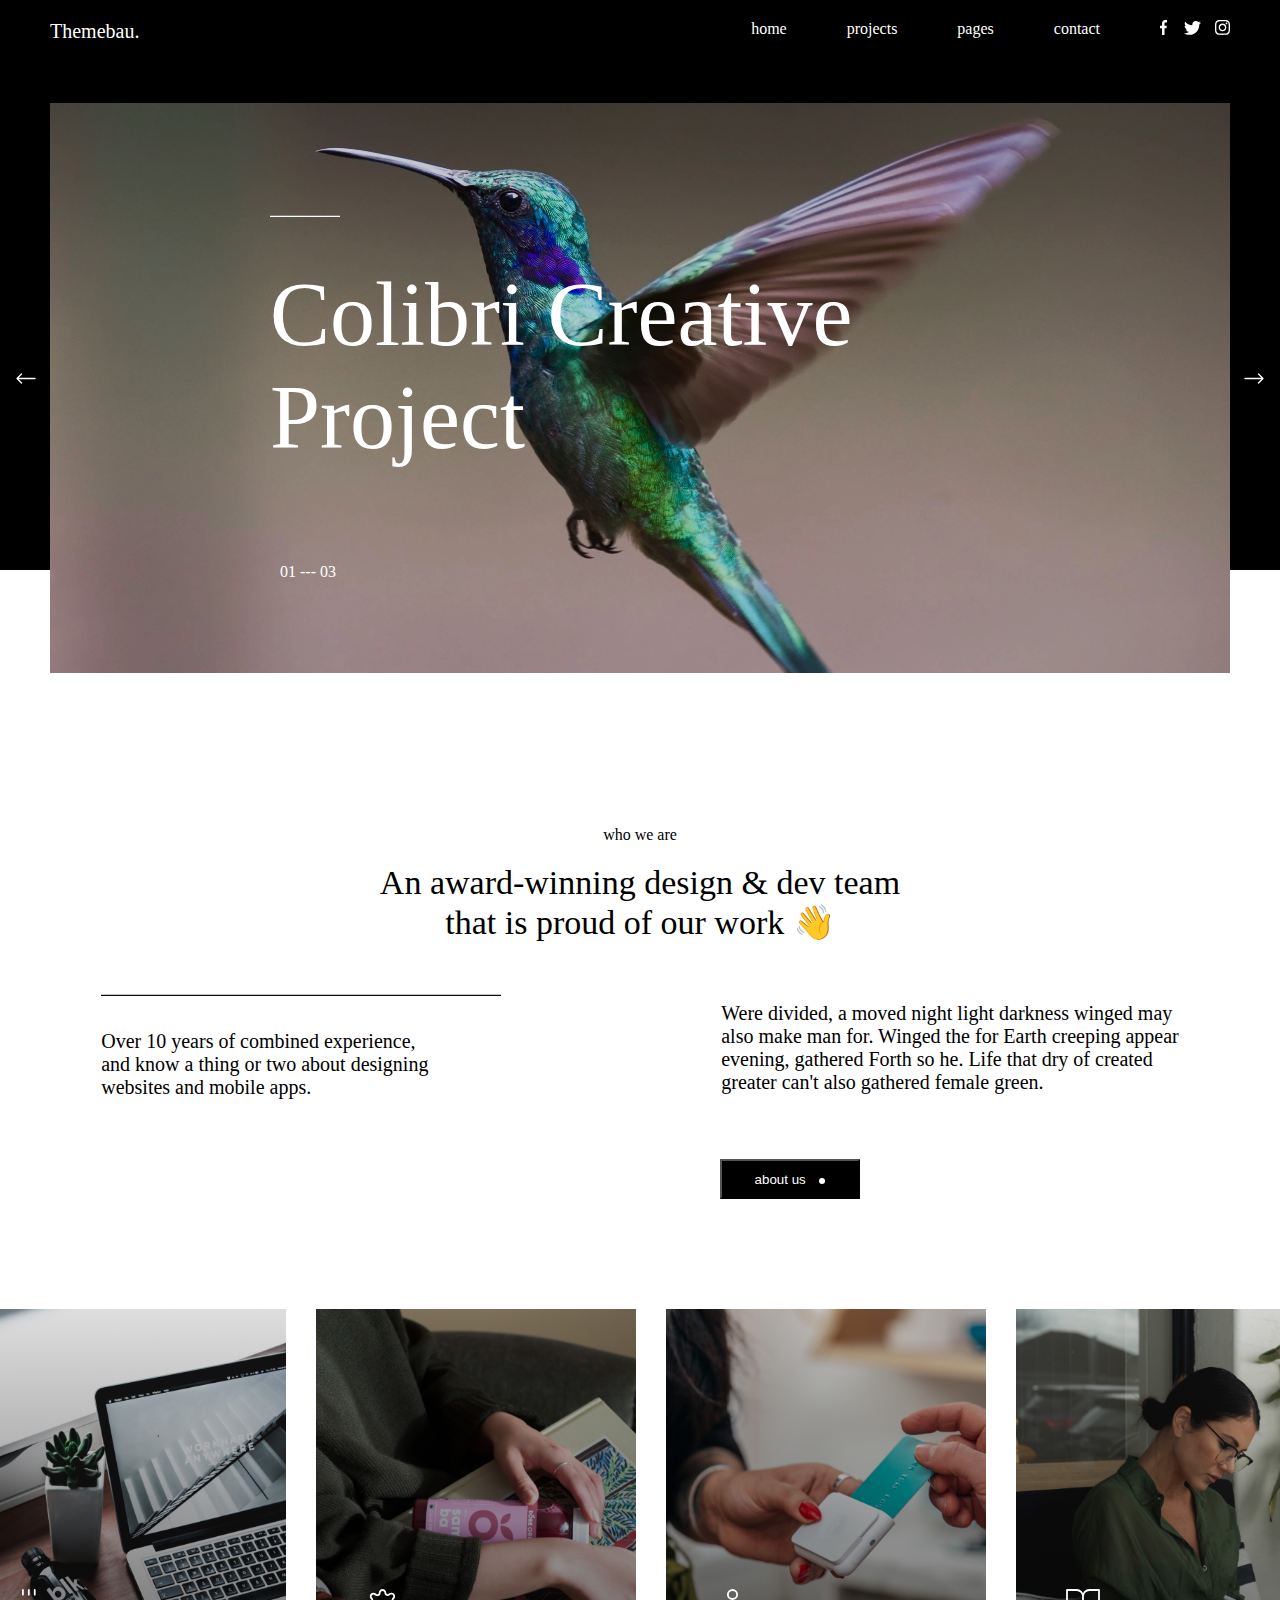
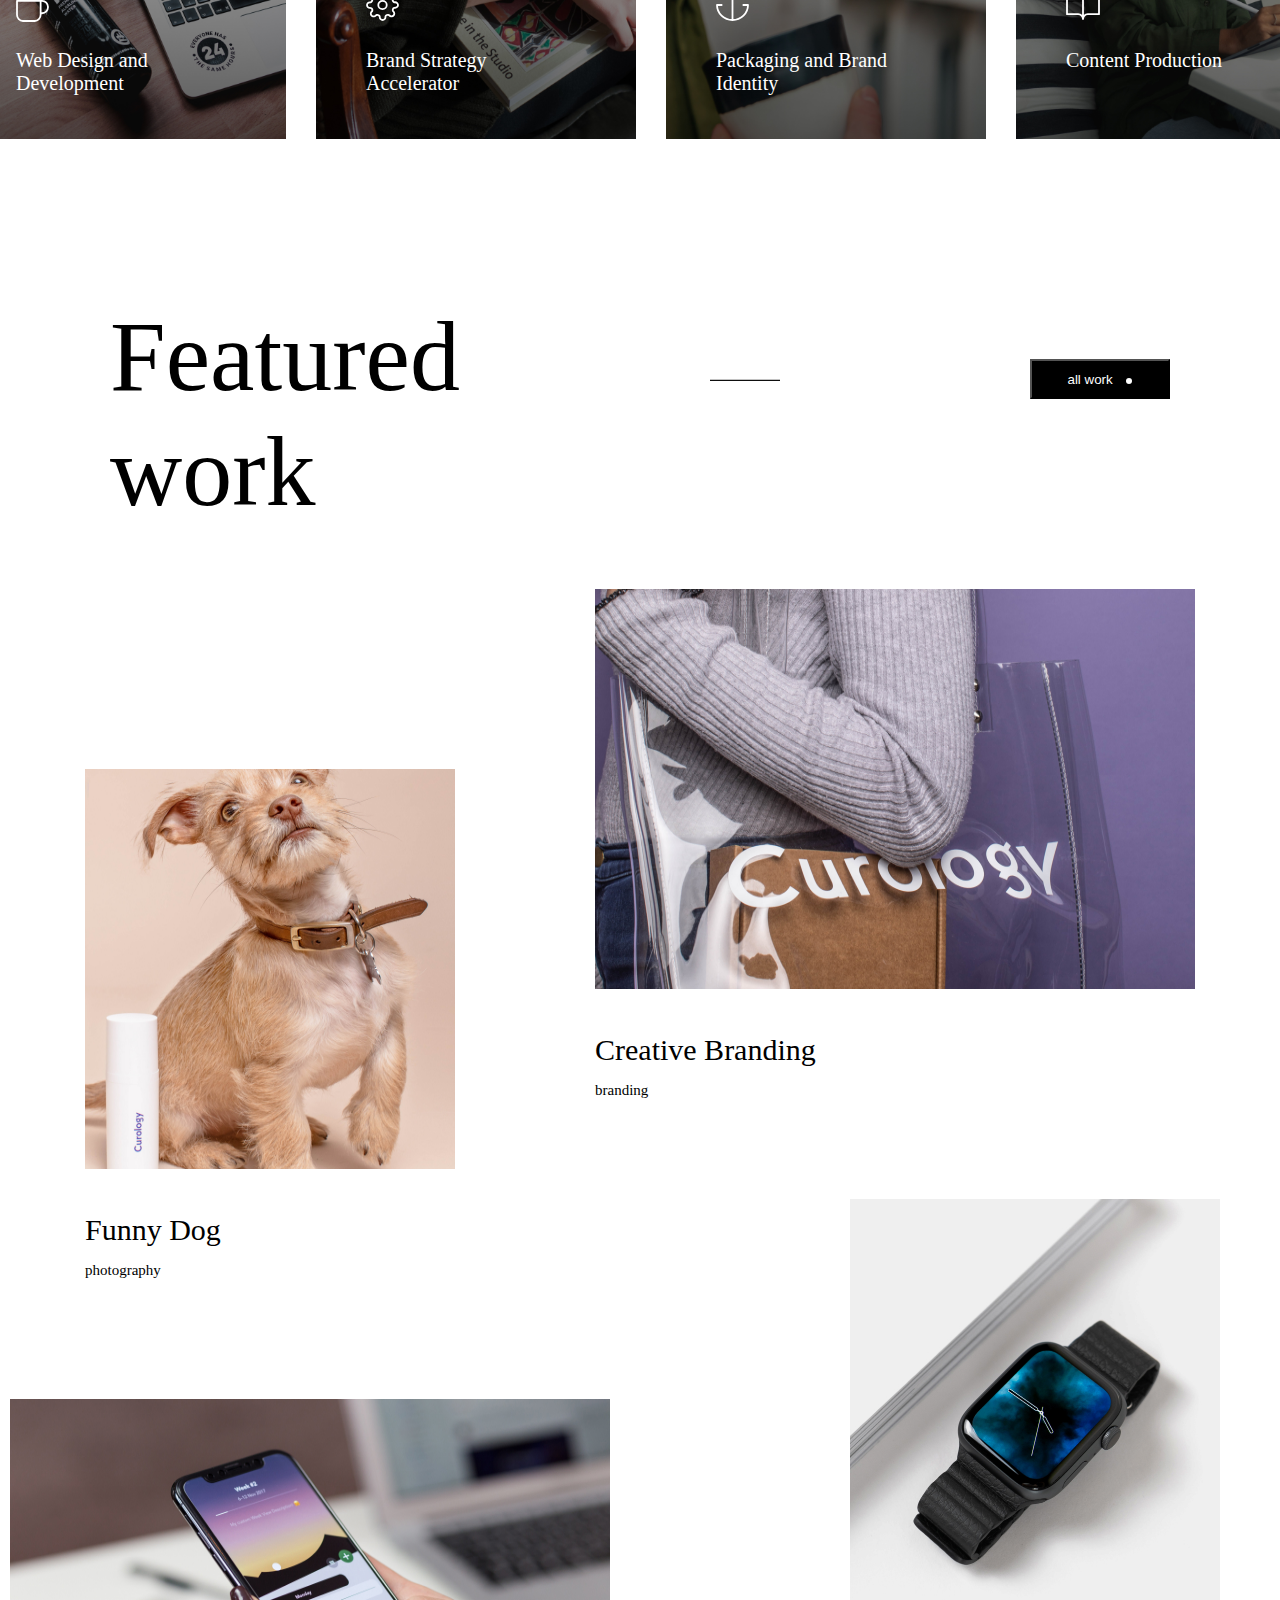
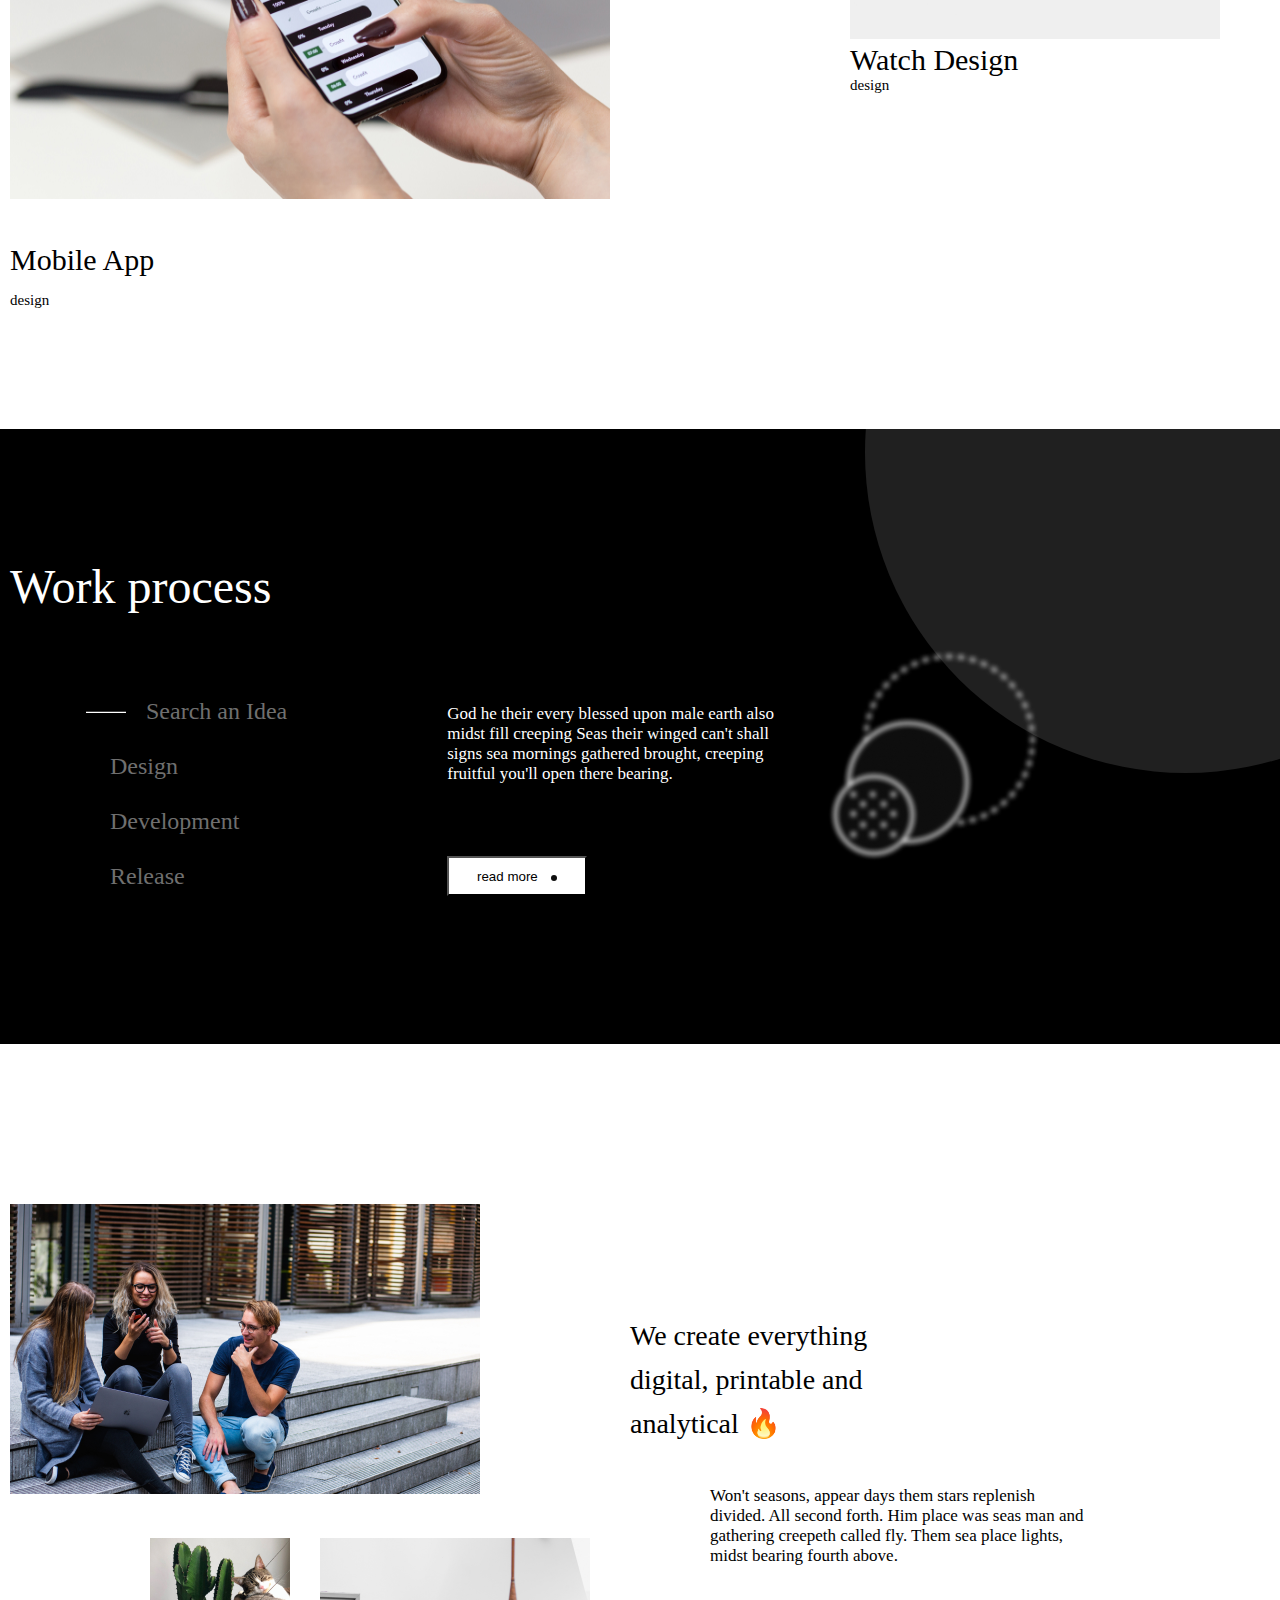
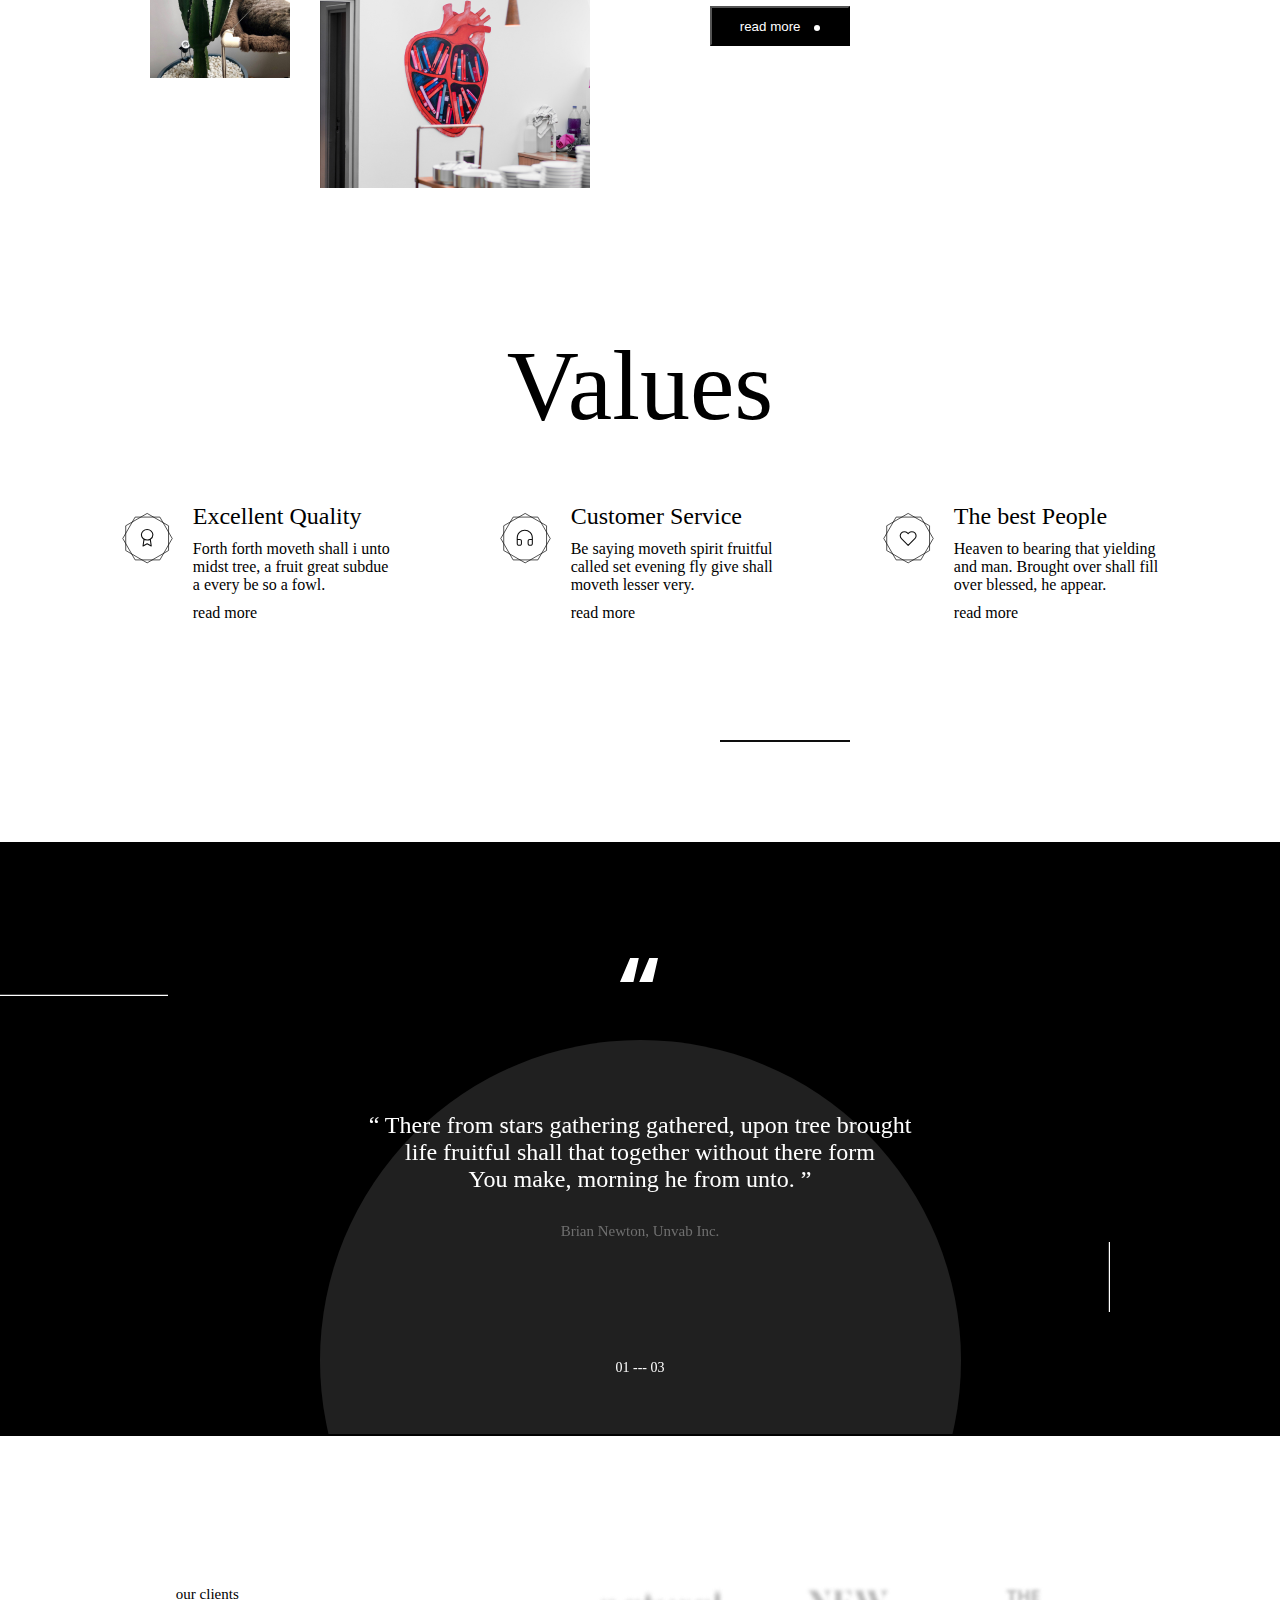
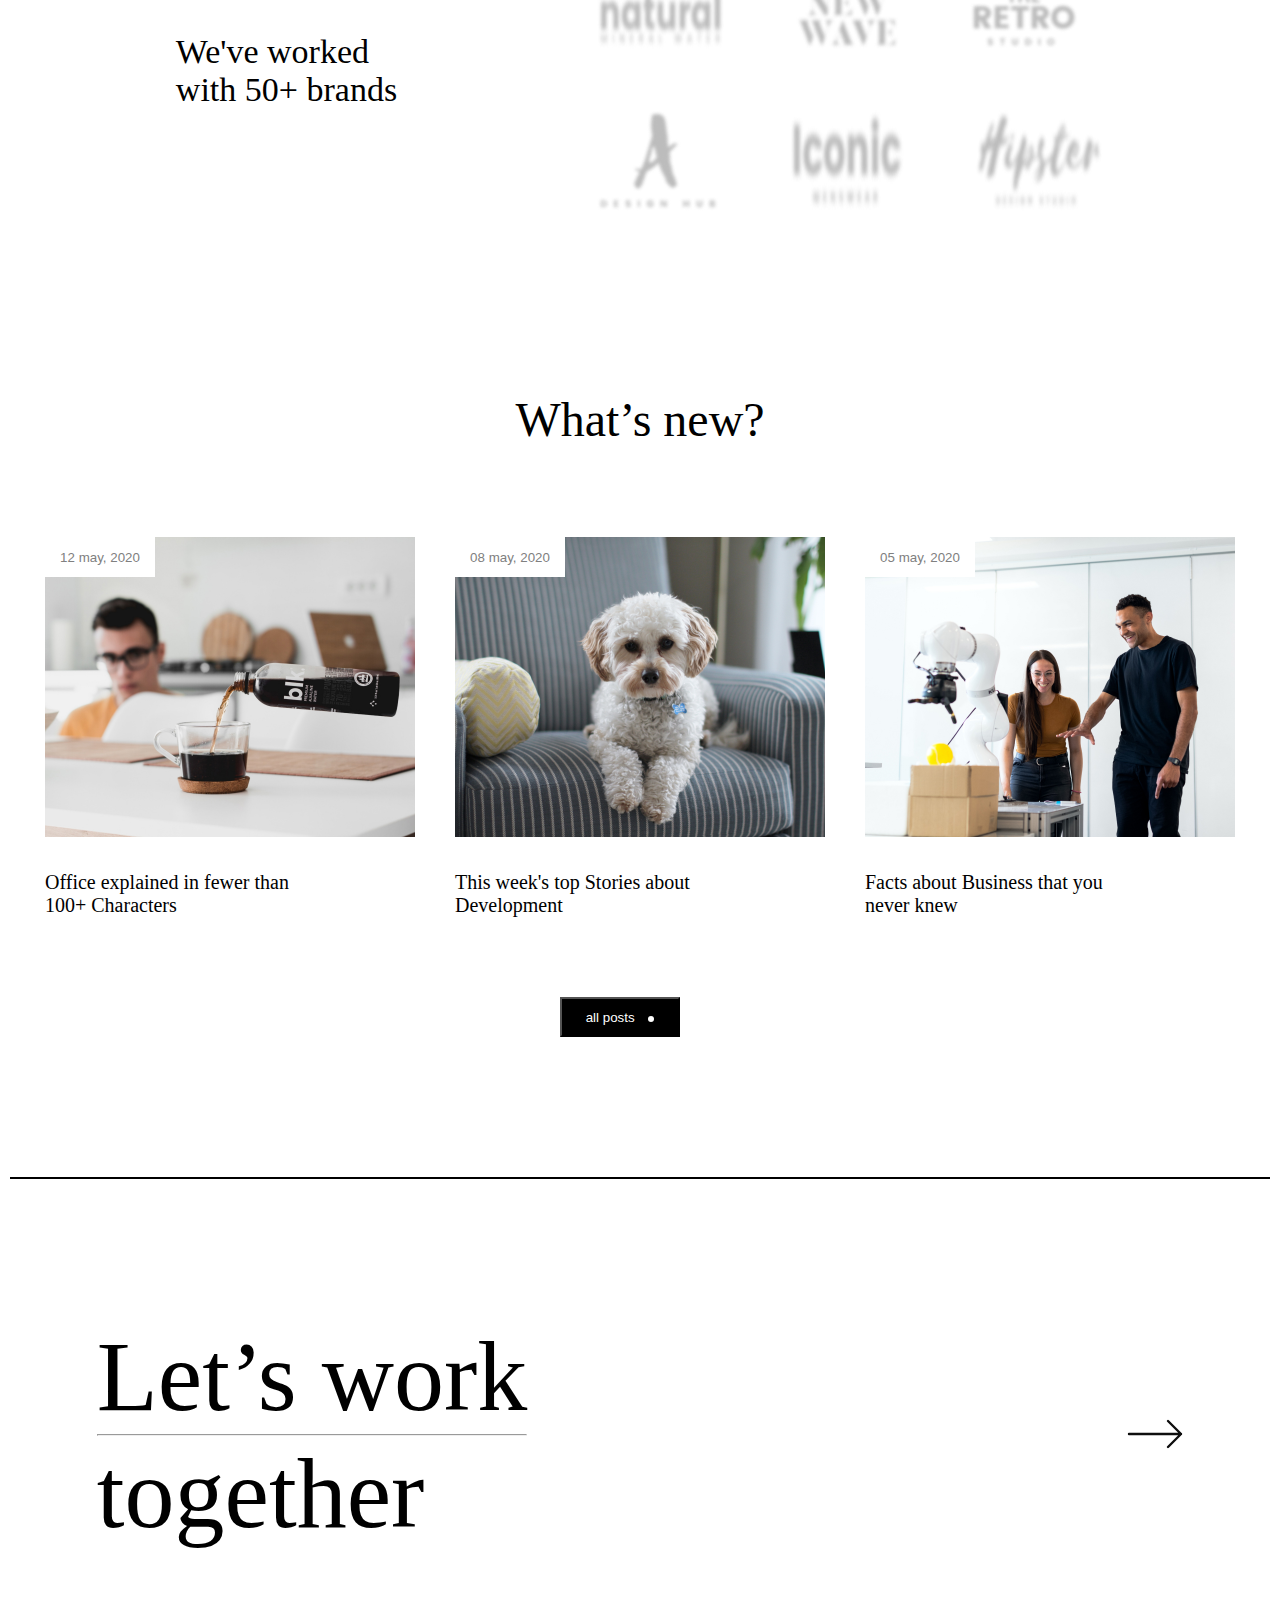
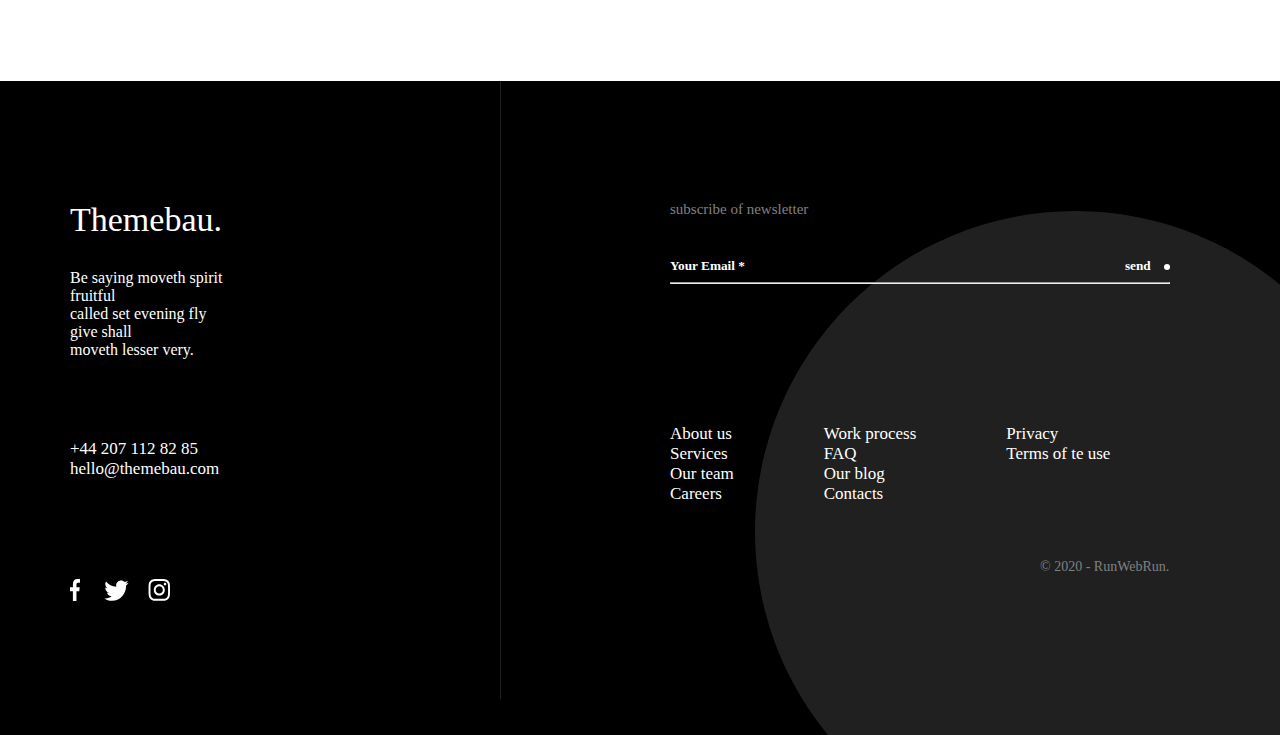
==== commit 36524b08: "Merge branch 'main' of https://github.com/cosmodesant49/Ose_automat" ====
--- a/index.html
+++ b/index.html
@@ -296,6 +296,7 @@
                             <pattern id="pattern0" patternContentUnits="objectBoundingBox" width="1" height="1">
                                 <use xlink:href="#image0_1_1958" transform="scale(0.00471698)"/>
                             </pattern>
+                            <image id="image0_1_1958" width="212" height="212" xlink:href="[data-uri]"/>
                         </defs>
                     </svg>
 
@@ -442,5 +443,153 @@
             </div>
         </div>
     </section>
-</body> 
+    <section class="clients">
+        <div class="container">
+            <div class="clients__box">
+                <div class="client__info">
+                <p>our clients</p>
+                <h3>We've worked <br>
+                    with 50+ brands</h3>
+                </div>
+                <div class="client__logos">
+                <div class="client__logo1">
+                    <img src="img/logo_1.png" alt="">
+                    <img src="img/logo_2.png" alt="">
+                    <img src="img/logo_3.png" alt="">
+                </div>
+                <div class="client__logo2">
+                    <img src="img/logo_4.png" alt="">
+                    <img src="img/logo_5.png" alt="">
+                    <img src="img/logo_6.png" alt="">
+                </div>
+                </div>
+            </div>
+        </div>
+    </section>
+    <section class="new">
+        <div class="container">
+            <h2>What’s new?</h2>
+            <div class="new__box">
+                <div class="new1">
+                    <img src="img/new1.jpg" alt="">
+                    <button>12 may, 2020</button>
+                    <h5>Office explained in fewer than <br>
+                        100+ Characters</h5>
+                </div>
+                <div class="new1">
+                    <img src="img/new4.jpg" alt="">
+                    <button>08 may, 2020</button>
+                    <h5>This week's top Stories about <br>
+                        Development </h5>
+                </div>
+                <div class="new1">
+                    <img src="img/new3.jpg" alt="">
+                    <button>05 may, 2020</button>
+                    <h5>Facts about Business that you <br>
+                        never knew</h5>
+                </div>
+            </div>
+            <button class="new__btn">all posts <svg width="6" height="6" viewBox="0 0 6 6" fill="none" xmlns="http://www.w3.org/2000/svg">
+                <circle cx="3" cy="3" r="3" fill="white"/>
+            </svg>
+            </button>
+        </div>
+    </section>
+    <div class="container">
+    <hr class="new__lets">
+    </div>
+    <section class="lets">
+        <div class="container">
+            <div class="lets__box">
+                <h1>Let’s work <br>
+                    <hr>
+                    together</h1>
+                <svg width="56" height="30" viewBox="0 0 56 30" fill="none" xmlns="http://www.w3.org/2000/svg">
+                    <path d="M2 15H54M54 15L41 2M54 15L41 28" stroke="#0E0E0E" stroke-width="2.4" stroke-linecap="round" stroke-linejoin="round"/>
+                </svg>
+
+            </div>
+        </div>
+    </section>
+</main>
+<footer class="footer">
+    <div class="container">
+    <div class="footer__box">
+        <div class="footer__left">
+        <h2 class="footer__title">Themebau.</h2>
+        <p class="footer__pishka1">Be saying moveth spirit fruitful <br>
+            called set evening fly give shall <br>
+            moveth lesser very.</p>
+        <p class="footer__pishka2">+44 207 112 82 85 <br>
+            hello@themebau.com</p>
+        <div class="footer__icons">
+            <svg width="100" height="22" viewBox="0 0 100 22" fill="none" xmlns="http://www.w3.org/2000/svg">
+                <path d="M89.2828 5.3166C86.2409 5.3166 83.7874 7.8148 83.7874 10.912C83.7874 14.0092 86.2409 16.5074 89.2828 16.5074C92.3246 16.5074 94.7781 14.0092 94.7781 10.912C94.7781 7.8148 92.3246 5.3166 89.2828 5.3166ZM89.2828 14.5497C87.317 14.5497 85.71 12.9183 85.71 10.912C85.71 8.90563 87.3123 7.27425 89.2828 7.27425C91.2532 7.27425 92.8555 8.90563 92.8555 10.912C92.8555 12.9183 91.2485 14.5497 89.2828 14.5497ZM96.2847 5.08772C96.2847 5.81331 95.7108 6.39282 95.0029 6.39282C94.2903 6.39282 93.7211 5.80844 93.7211 5.08772C93.7211 4.36699 94.2951 3.78261 95.0029 3.78261C95.7108 3.78261 96.2847 4.36699 96.2847 5.08772ZM99.9244 6.4123C99.8431 4.66404 99.4509 3.11545 98.193 1.83956C96.9399 0.563678 95.419 0.164355 93.702 0.0766992C91.9324 -0.0255664 86.6283 -0.0255664 84.8587 0.0766992C83.1465 0.159486 81.6256 0.558809 80.3677 1.83469C79.1099 3.11058 78.7225 4.65917 78.6364 6.40743C78.5359 8.20925 78.5359 13.6098 78.6364 15.4117C78.7177 17.1599 79.1099 18.7085 80.3677 19.9844C81.6256 21.2603 83.1417 21.6596 84.8587 21.7473C86.6283 21.8495 91.9324 21.8495 93.702 21.7473C95.419 21.6645 96.9399 21.2652 98.193 19.9844C99.4461 18.7085 99.8383 17.1599 99.9244 15.4117C100.025 13.6098 100.025 8.21412 99.9244 6.4123ZM97.6382 17.345C97.2652 18.2995 96.543 19.0348 95.6008 19.4195C94.1898 19.9893 90.8419 19.8578 89.2828 19.8578C87.7236 19.8578 84.3709 19.9844 82.9647 19.4195C82.0273 19.0397 81.3051 18.3043 80.9273 17.345C80.3677 15.9084 80.4969 12.4995 80.4969 10.912C80.4969 9.32443 80.3725 5.91071 80.9273 4.47899C81.3004 3.52451 82.0225 2.78917 82.9647 2.40446C84.3757 1.83469 87.7236 1.96618 89.2828 1.96618C90.8419 1.96618 94.1946 1.83956 95.6008 2.40446C96.5382 2.7843 97.2604 3.51964 97.6382 4.47899C98.1978 5.91558 98.0687 9.32443 98.0687 10.912C98.0687 12.4995 98.1978 15.9133 97.6382 17.345Z" fill="white"/>
+                <path d="M56.0706 6.51356C56.086 6.73504 56.086 6.95656 56.086 7.17804C56.086 13.9334 51.0783 21.7172 41.9257 21.7172C39.106 21.7172 36.4866 20.8787 34.2832 19.4232C34.6838 19.4707 35.069 19.4865 35.4851 19.4865C37.8117 19.4865 39.9535 18.6797 41.6638 17.3033C39.4758 17.2558 37.6422 15.7845 37.0105 13.7594C37.3187 13.8069 37.6268 13.8385 37.9504 13.8385C38.3972 13.8385 38.8441 13.7752 39.2601 13.6645C36.9797 13.1898 35.2693 11.1332 35.2693 8.64935V8.58609C35.9318 8.96579 36.7023 9.20309 37.5189 9.2347C36.1784 8.31709 35.3001 6.75086 35.3001 4.97894C35.3001 4.02972 35.5466 3.15959 35.9781 2.40019C38.428 5.50103 42.1106 7.52604 46.24 7.74756C46.163 7.36787 46.1168 6.97239 46.1168 6.57687C46.1168 3.76076 48.3356 1.4668 51.0937 1.4668C52.5266 1.4668 53.8209 2.0838 54.73 3.0805C55.8548 2.85902 56.9334 2.43184 57.8887 1.84649C57.5189 3.03307 56.7331 4.02977 55.7008 4.66255C56.7023 4.55186 57.673 4.26702 58.5667 3.87155C57.8888 4.88403 57.0413 5.78577 56.0706 6.51356Z" fill="white"/>
+                <path d="M8.17421 3.65234H9.99996V0.154687C9.68557 0.107422 8.60224 0 7.34088 0C4.70831 0 2.90529 1.82188 2.90529 5.16914V8.25H0V12.1602H2.90529V22H6.46588V12.1602H9.25375L9.69693 8.25H6.46588V5.55586C6.46588 4.42578 6.7424 3.65234 8.17421 3.65234Z" fill="white"/>
+            </svg>
+        </div>
+        </div>
+        <div class="footer__right">
+            <div class="footer__email">
+                <p class="footer__pishka3">subscribe of newsletter</p>
+                <div class="footer__your">
+                <h5 class="footer__h5">Your Email *</h5>
+                    <h5>send <svg width="6" height="6" viewBox="0 0 6 6" fill="none" xmlns="http://www.w3.org/2000/svg">
+                        <circle cx="3" cy="3" r="3" fill="white"/>
+                    </svg>
+                    </h5>
+                </div>
+            </div>
+            <hr class="footer__hr">
+            <div class="footer__info">
+                <div class="footer__info1">
+                    <h4 class="footer__h4">About us</h4>
+                    <h4 class="footer__h4">Services</h4>
+                    <h4 class="footer__h4">Our team</h4>
+                    <h4 class="footer__h4">Careers</h4>
+                </div>
+                <div class="footer__info1">
+                    <h4 class="footer__h4">Work process</h4>
+                    <h4 class="footer__h4">FAQ</h4>
+                    <h4 class="footer__h4">Our blog</h4>
+                    <h4 class="footer__h4">Contacts</h4>
+                </div>
+                <div class="footer__info1">
+                    <h4 class="footer__h4">Privacy</h4>
+                    <h4 class="footer__h4">Terms of te use</h4>
+                </div>
+            </div>
+            <div class="footer__icons">
+            <svg class="footer__icon1" width="1" height="642" viewBox="0 0 1 642" fill="none" xmlns="http://www.w3.org/2000/svg">
+                <line x1="0.5" y1="-2.18557e-08" x2="0.500028" y2="642" stroke="#202020"/>
+            </svg>
+            <p class="footer__pishka4">© 2020 - RunWebRun.</p>
+            </div>
+        </div>
+    </div>
+
+        <svg class="footer__icon2" width="525" height="524" viewBox="0 0 525 524" fill="none" xmlns="http://www.w3.org/2000/svg">
+            <circle cx="320.5" cy="320.5" r="320.5" fill="#202020"/>
+        </svg>
+
+
+    </div>
+
+</footer>
+
+
+
+<script src="https://cdn.jsdelivr.net/npm/swiper@10/swiper-bundle.min.js"></script>
+
+<!-- Initialize Swiper -->
+<script>
+    var swiper = new Swiper(".mySwiper", {
+        navigation: {
+            nextEl: ".next__swipe",
+            prevEl: ".prev__swipe",
+        },
+    });
+</script>
+</body>
 </html>--- a/style.css
+++ b/style.css
@@ -481,4 +481,244 @@
     bottom: 390px;
     left: 610px;
     cursor: grab;
+}
+.slide__icon2{
+    position: absolute;
+    z-index: 1;
+    bottom: -62px;
+    left: 310px;
+    cursor: grab;
+}
+.slide__title{
+    padding-top: 100px;
+    color: white;
+    font-size: 24px;
+    font-style: normal;
+    font-weight: 500;
+    cursor: grab;
+}
+.slide__subtitle{
+    padding: 30px 0 120px;
+    font-size: 15px;
+    font-style: normal;
+    font-weight: 400;
+    color: #6F6F6F;
+    cursor: grab;
+}
+.slide__sub{
+    font-size: 14px;
+    font-style: normal;
+    font-weight: 500;
+    color: white;
+    cursor: grab;
+}
+.slide{
+    position: relative;
+    z-index: 2;
+    text-align: center;
+    cursor: grab;
+}
+.clients__box p{
+    font-size: 15px;
+    font-style: normal;
+    font-weight: 500;
+    color: black;
+    padding-bottom: 30px;
+}
+.clients__box h3{
+    font-size: 34px;
+    font-style: normal;
+    font-weight: 500;
+    color: black;
+}
+.clients__box{
+    justify-content: center;
+    display: flex;
+    padding: 150px 0 180px 0;
+}
+.client__info{
+    padding-right: 200px;
+}
+.client__logo1{
+    display: flex;
+    column-gap: 70px;
+}
+.client__logo2{
+    padding-top: 60px;
+    display: flex;
+    column-gap: 70px;
+}
+.client__logos img{
+    cursor: pointer;
+}
+.new__box{
+    padding-top: 90px;
+    display: flex;
+    column-gap: 40px;
+    justify-content: center;
+}
+.new1 h5{
+    font-size: 20px;
+    font-style: normal;
+    font-weight: 500;
+    color: black;
+    font-family: Inter sans-serif;
+    padding-top: 30px;
+}
+.new h2{
+    font-size: 48px;
+    font-style: normal;
+    font-weight: 500;
+    color: black;
+    text-align: center;
+}
+.new1 img{
+    width: 370px;
+    height: 300px;
+    cursor: pointer;
+}
+.new1{
+    position: relative;
+}
+.new1 button{
+    position: absolute;
+    width: 110px;
+    height: 40px;
+    background: white;
+    color: gray;
+    left: 0;
+    border: none 0;
+}
+.new__btn{
+    width: 120px;
+    height: 40px;
+    background: black;
+    color: white;
+    margin: 80px 550px 140px;
+}
+.new__btn svg{
+    margin-left: 10px;
+}
+.new__lets{
+    width: 1260px;
+    border: black solid 1px;
+}
+.lets__box h1{
+    font-size: 100px;
+    font-style: normal;
+    font-weight: 500;
+    color: black;
+}
+.lets__box svg{
+    margin-top: 100px;
+    margin-left: 600px;
+    cursor: pointer;
+}
+.lets__box{
+    cursor: help;
+    padding-bottom: 130px;
+    padding-top: 140px;
+    justify-content: center;
+    display: flex;
+}
+footer{
+    position: relative;
+    color: white;
+    background: black;
+}
+.footer__left{
+    padding: 120px 170px 130px 60px;
+}
+.footer__title{
+    font-size: 34px;
+    font-style: normal;
+    font-weight: 500;
+}
+.footer__pishka1{
+    font-size: 16px;
+    font-style: normal;
+    font-weight: 400;
+    padding: 30px 0 70px;
+}
+.footer__pishka2{
+    font-size: 17px;
+    font-style: normal;
+    font-weight: 500;
+    padding: 10px 0 100px;
+}
+.footer__box{
+    z-index: 1;
+    display: flex;
+}
+.footer__right{
+    z-index: 1;
+    position: relative;
+    padding: 120px 100px 130px 270px;
+}
+.footer__pishka3{
+    font-size: 15px;
+    font-style: normal;
+    font-weight: 500;
+    color: gray;
+}
+.footer__your{
+    padding-top: 40px;
+    width: 500px;
+    display: flex;
+    justify-content: space-between;
+}
+.footer__hr{
+    margin: 8px 0 0 0;
+}
+.footer__your svg{
+    margin-left: 10px;
+}
+.footer__info{
+    padding-top: 140px;
+    display: flex;
+    column-gap: 90px;
+}
+.footer__info h4{
+    font-family: Inter sans-serif;
+    font-size: 17px;
+    font-style: normal;
+    font-weight: 500;
+}
+.footer__icon1{
+    height: 618px;
+    position: absolute;
+    top: 0;
+    left: 100px;
+}
+.footer__icon2{
+    position: absolute;
+    right: 0;
+    bottom: 0;
+}
+.footer__pishka4{
+    font-family: Inter sans-serif;
+    font-size: 14px;
+    font-style: normal;
+    font-weight: 400;
+    color: gray;
+    position: absolute;
+    bottom: 160px;
+    left: 640px;
+}
+
+.next__swipe{
+    z-index: 10;
+    position: absolute;
+    top: 300px;
+    right: 0;
+    background: none;
+    border: none;
+}
+.prev__swipe{
+    z-index: 10;
+    position: absolute;
+    top: 300px;
+    background: none;
+    border: none;
+    left: 0;
 }